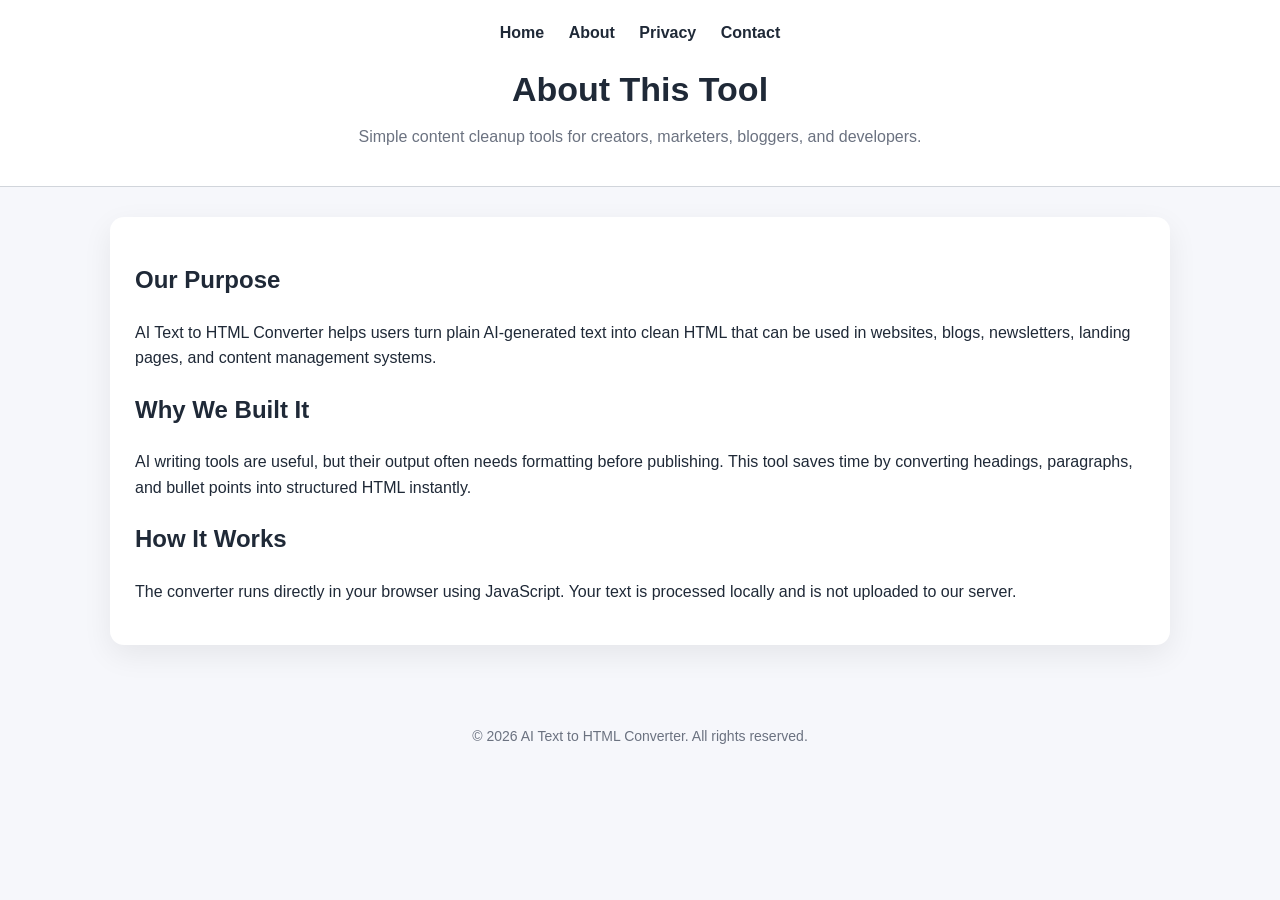
==== about.html @ f187f020 "Add files via upload" ====
<!DOCTYPE html>
<html lang="en">
<head>
  <meta charset="UTF-8" />
  <meta name="viewport" content="width=device-width, initial-scale=1.0" />
  <title>About - AI Text to HTML Converter</title>
  <meta name="description" content="Learn about AI Text to HTML Converter, a free browser-based tool for cleaning and converting AI-generated text into HTML." />
  <link rel="stylesheet" href="styles.css" />
</head>
<body>
<header>
  <nav>
    <a href="index.html">Home</a>
    <a href="about.html">About</a>
    <a href="privacy.html">Privacy</a>
    <a href="contact.html">Contact</a>
  </nav>
  <h1>About This Tool</h1>
  <p>Simple content cleanup tools for creators, marketers, bloggers, and developers.</p>
</header>
<div class="container">
  <div class="content-card">
    <h2>Our Purpose</h2>
    <p>AI Text to HTML Converter helps users turn plain AI-generated text into clean HTML that can be used in websites, blogs, newsletters, landing pages, and content management systems.</p>
    <h2>Why We Built It</h2>
    <p>AI writing tools are useful, but their output often needs formatting before publishing. This tool saves time by converting headings, paragraphs, and bullet points into structured HTML instantly.</p>
    <h2>How It Works</h2>
    <p>The converter runs directly in your browser using JavaScript. Your text is processed locally and is not uploaded to our server.</p>
  </div>
</div>
<footer>© 2026 AI Text to HTML Converter. All rights reserved.</footer>
<script src="script.js"></script>
</body>
</html>
---- styles.css ----
:root {
  --bg: #f6f7fb;
  --card: #ffffff;
  --text: #1f2937;
  --muted: #6b7280;
  --border: #d1d5db;
  --primary: #2563eb;
  --primary-dark: #1d4ed8;
}

body.dark {
  --bg: #111827;
  --card: #1f2937;
  --text: #f9fafb;
  --muted: #d1d5db;
  --border: #374151;
}

* {
  box-sizing: border-box;
}

body {
  font-family: Arial, sans-serif;
  background: var(--bg);
  color: var(--text);
  margin: 0;
  line-height: 1.6;
}

header {
  background: var(--card);
  border-bottom: 1px solid var(--border);
  padding: 20px;
  text-align: center;
}

nav {
  margin-bottom: 16px;
}

nav a {
  color: var(--text);
  text-decoration: none;
  margin: 0 10px;
  font-weight: bold;
}

nav a:hover {
  color: var(--primary);
}

header h1 {
  margin: 0;
  font-size: 34px;
}

header p {
  color: var(--muted);
  margin-top: 8px;
}

.container {
  max-width: 1100px;
  margin: auto;
  padding: 30px 20px;
}

.tool-card,
.content-card {
  background: var(--card);
  padding: 25px;
  border-radius: 14px;
  box-shadow: 0 10px 30px rgba(0,0,0,0.07);
  margin-bottom: 25px;
}

textarea {
  width: 100%;
  height: 220px;
  padding: 15px;
  font-size: 16px;
  border: 1px solid var(--border);
  border-radius: 10px;
  resize: vertical;
  background: var(--card);
  color: var(--text);
}

.label {
  font-weight: bold;
  display: block;
  margin: 15px 0 8px;
}

.buttons {
  margin: 15px 0;
}

button {
  background: var(--primary);
  color: white;
  border: none;
  padding: 12px 18px;
  border-radius: 8px;
  cursor: pointer;
  font-size: 15px;
  margin: 5px 5px 5px 0;
}

button:hover {
  background: var(--primary-dark);
}

.secondary {
  background: #6b7280;
}

.secondary:hover {
  background: #4b5563;
}

#preview {
  min-height: 220px;
  padding: 15px;
  border: 1px solid var(--border);
  border-radius: 10px;
  background: var(--card);
  overflow: auto;
}

.counter {
  color: var(--muted);
  font-size: 14px;
  margin-top: 5px;
}

.ad-box {
  border: 2px dashed var(--border);
  text-align: center;
  padding: 25px;
  color: var(--muted);
  border-radius: 10px;
  margin: 25px 0;
}

footer {
  text-align: center;
  padding: 25px;
  color: var(--muted);
  font-size: 14px;
}

a {
  color: var(--primary);
}

@media (max-width: 768px) {
  header h1 {
    font-size: 26px;
  }

  nav a {
    display: inline-block;
    margin: 5px 8px;
  }
}
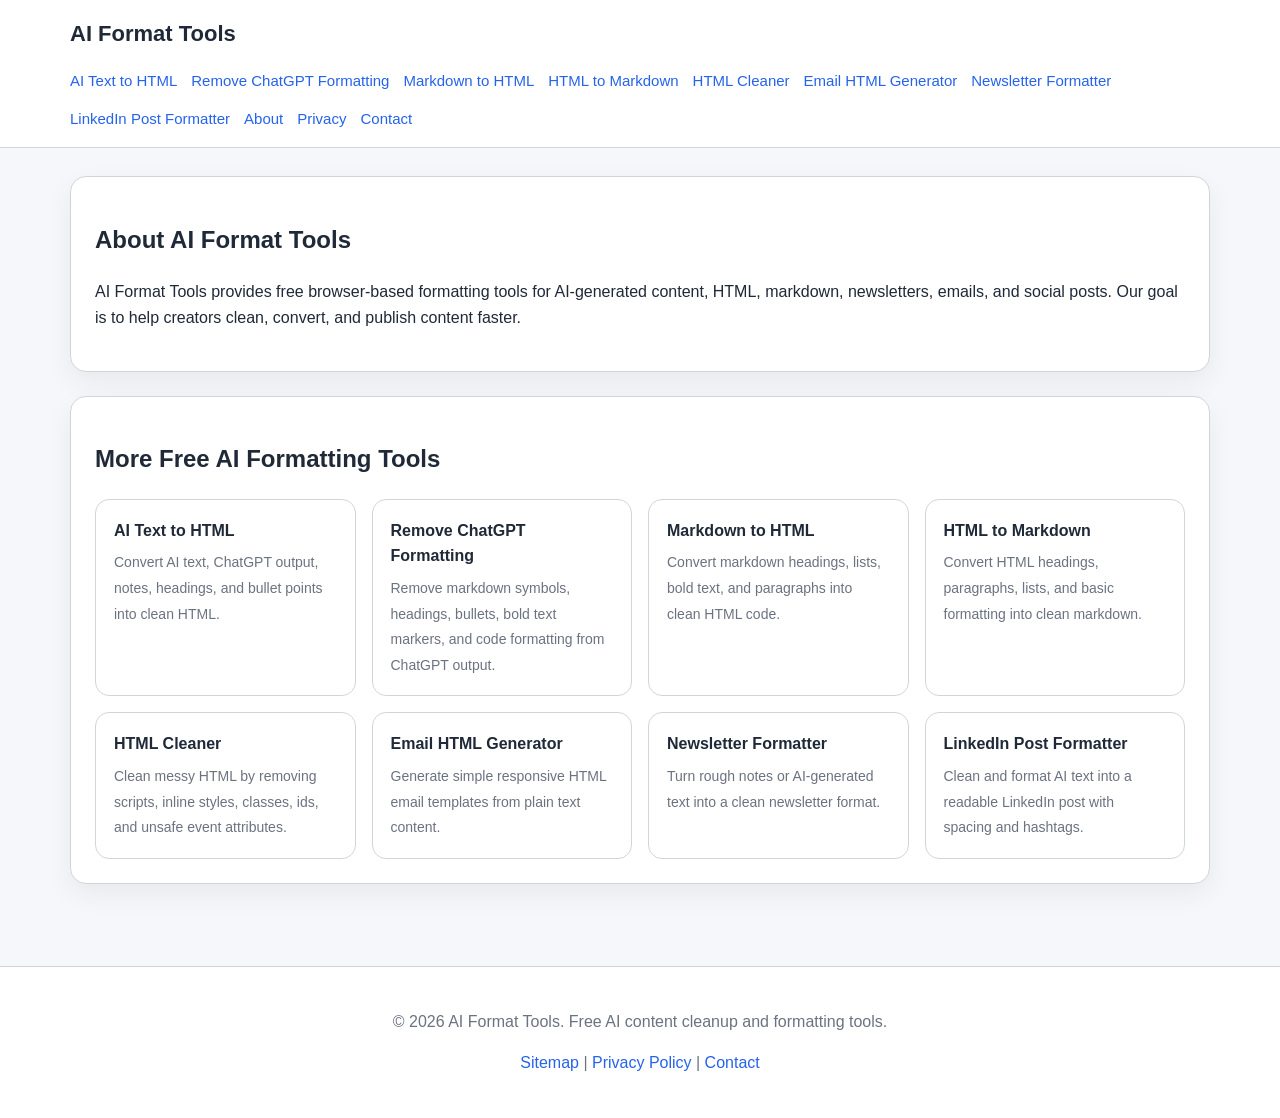
==== commit ce1b9a0b: "Add files via upload" ====
--- a/about.html
+++ b/about.html
@@ -1,34 +1,24 @@
 <!DOCTYPE html>
 <html lang="en">
 <head>
-  <meta charset="UTF-8" />
-  <meta name="viewport" content="width=device-width, initial-scale=1.0" />
-  <title>About - AI Text to HTML Converter</title>
-  <meta name="description" content="Learn about AI Text to HTML Converter, a free browser-based tool for cleaning and converting AI-generated text into HTML." />
-  <link rel="stylesheet" href="styles.css" />
+  <meta charset="UTF-8">
+  <meta name="viewport" content="width=device-width, initial-scale=1.0">
+  <title>About AI Format Tools - AI Format Tools</title>
+  <meta name="description" content="AI Format Tools provides free browser-based formatting tools for AI-generated content, HTML, markdown, newsletters, emails, and social posts. Our goal">
+  <link rel="canonical" href="https://aiformattools.com/">
+  <link rel="stylesheet" href="/styles.css">
+  <script defer src="/analytics.js"></script>
+  <script defer src="/script.js"></script>
 </head>
 <body>
 <header>
-  <nav>
-    <a href="index.html">Home</a>
-    <a href="about.html">About</a>
-    <a href="privacy.html">Privacy</a>
-    <a href="contact.html">Contact</a>
+  <nav class="nav">
+    <a class="logo" href="/">AI Format Tools</a>
+    <div class="nav-links"><a href="/index.html">AI Text to HTML</a><a href="/remove-chatgpt-formatting.html">Remove ChatGPT Formatting</a><a href="/markdown-to-html.html">Markdown to HTML</a><a href="/html-to-markdown.html">HTML to Markdown</a><a href="/html-cleaner.html">HTML Cleaner</a><a href="/email-html-generator.html">Email HTML Generator</a><a href="/newsletter-formatter.html">Newsletter Formatter</a><a href="/linkedin-post-formatter.html">LinkedIn Post Formatter</a><a href="/about.html">About</a><a href="/privacy.html">Privacy</a><a href="/contact.html">Contact</a></div>
   </nav>
-  <h1>About This Tool</h1>
-  <p>Simple content cleanup tools for creators, marketers, bloggers, and developers.</p>
-</header>
-<div class="container">
-  <div class="content-card">
-    <h2>Our Purpose</h2>
-    <p>AI Text to HTML Converter helps users turn plain AI-generated text into clean HTML that can be used in websites, blogs, newsletters, landing pages, and content management systems.</p>
-    <h2>Why We Built It</h2>
-    <p>AI writing tools are useful, but their output often needs formatting before publishing. This tool saves time by converting headings, paragraphs, and bullet points into structured HTML instantly.</p>
-    <h2>How It Works</h2>
-    <p>The converter runs directly in your browser using JavaScript. Your text is processed locally and is not uploaded to our server.</p>
-  </div>
-</div>
-<footer>© 2026 AI Text to HTML Converter. All rights reserved.</footer>
-<script src="script.js"></script>
+</header><main class="container"><section class="content-card"><h1>About AI Format Tools</h1><p>AI Format Tools provides free browser-based formatting tools for AI-generated content, HTML, markdown, newsletters, emails, and social posts. Our goal is to help creators clean, convert, and publish content faster.</p></section><div class="content-card"><h2>More Free AI Formatting Tools</h2><div class="tools-list"><a class="tool-link" href="/index.html"><strong>AI Text to HTML</strong><span>Convert AI text, ChatGPT output, notes, headings, and bullet points into clean HTML.</span></a><a class="tool-link" href="/remove-chatgpt-formatting.html"><strong>Remove ChatGPT Formatting</strong><span>Remove markdown symbols, headings, bullets, bold text markers, and code formatting from ChatGPT output.</span></a><a class="tool-link" href="/markdown-to-html.html"><strong>Markdown to HTML</strong><span>Convert markdown headings, lists, bold text, and paragraphs into clean HTML code.</span></a><a class="tool-link" href="/html-to-markdown.html"><strong>HTML to Markdown</strong><span>Convert HTML headings, paragraphs, lists, and basic formatting into clean markdown.</span></a><a class="tool-link" href="/html-cleaner.html"><strong>HTML Cleaner</strong><span>Clean messy HTML by removing scripts, inline styles, classes, ids, and unsafe event attributes.</span></a><a class="tool-link" href="/email-html-generator.html"><strong>Email HTML Generator</strong><span>Generate simple responsive HTML email templates from plain text content.</span></a><a class="tool-link" href="/newsletter-formatter.html"><strong>Newsletter Formatter</strong><span>Turn rough notes or AI-generated text into a clean newsletter format.</span></a><a class="tool-link" href="/linkedin-post-formatter.html"><strong>LinkedIn Post Formatter</strong><span>Clean and format AI text into a readable LinkedIn post with spacing and hashtags.</span></a></div></div></main><footer>
+  <p>&copy; 2026 AI Format Tools. Free AI content cleanup and formatting tools.</p>
+  <p><a href="/sitemap.xml">Sitemap</a> | <a href="/privacy.html">Privacy Policy</a> | <a href="/contact.html">Contact</a></p>
+</footer>
 </body>
-</html>
+</html>
--- a/styles.css
+++ b/styles.css
@@ -6,19 +6,10 @@
   --border: #d1d5db;
   --primary: #2563eb;
   --primary-dark: #1d4ed8;
-}
-
-body.dark {
-  --bg: #111827;
-  --card: #1f2937;
-  --text: #f9fafb;
-  --muted: #d1d5db;
-  --border: #374151;
-}
-
-* {
-  box-sizing: border-box;
-}
+  --soft: #eef2ff;
+}
+
+* { box-sizing: border-box; }
 
 body {
   font-family: Arial, sans-serif;
@@ -28,140 +19,184 @@
   line-height: 1.6;
 }
 
+a { color: var(--primary); text-decoration: none; }
+a:hover { text-decoration: underline; }
+
 header {
   background: var(--card);
   border-bottom: 1px solid var(--border);
-  padding: 20px;
+}
+
+.nav {
+  max-width: 1180px;
+  margin: 0 auto;
+  padding: 16px 20px;
+  display: flex;
+  gap: 18px;
+  align-items: center;
+  justify-content: space-between;
+  flex-wrap: wrap;
+}
+
+.logo {
+  font-weight: 800;
+  font-size: 22px;
+  color: var(--text);
+}
+
+.nav-links {
+  display: flex;
+  gap: 14px;
+  flex-wrap: wrap;
+  font-size: 15px;
+}
+
+.hero {
+  max-width: 1180px;
+  margin: 0 auto;
+  padding: 52px 20px 34px;
   text-align: center;
 }
 
-nav {
-  margin-bottom: 16px;
-}
-
-nav a {
+.hero h1 {
+  font-size: 42px;
+  line-height: 1.15;
+  margin: 0 0 12px;
+}
+
+.hero p {
+  color: var(--muted);
+  font-size: 18px;
+  max-width: 760px;
+  margin: 0 auto;
+}
+
+.container {
+  max-width: 1180px;
+  margin: 0 auto;
+  padding: 28px 20px;
+}
+
+.card, .tool-card, .content-card {
+  background: var(--card);
+  border: 1px solid var(--border);
+  border-radius: 16px;
+  box-shadow: 0 10px 28px rgba(0,0,0,0.06);
+  padding: 24px;
+  margin-bottom: 24px;
+}
+
+.tool-grid {
+  display: grid;
+  grid-template-columns: 1fr 1fr;
+  gap: 22px;
+}
+
+.tools-list {
+  display: grid;
+  grid-template-columns: repeat(4, 1fr);
+  gap: 16px;
+}
+
+.tool-link {
+  display: block;
+  background: var(--card);
+  border: 1px solid var(--border);
+  border-radius: 14px;
+  padding: 18px;
+  min-height: 120px;
+}
+
+.tool-link strong { color: var(--text); display: block; margin-bottom: 6px; }
+.tool-link span { color: var(--muted); font-size: 14px; }
+
+label, .label {
+  display: block;
+  font-weight: 700;
+  margin: 0 0 8px;
+}
+
+textarea, input, select {
+  width: 100%;
+  border: 1px solid var(--border);
+  border-radius: 12px;
+  padding: 14px;
+  font-size: 15px;
+  font-family: Arial, sans-serif;
   color: var(--text);
-  text-decoration: none;
-  margin: 0 10px;
-  font-weight: bold;
-}
-
-nav a:hover {
-  color: var(--primary);
-}
-
-header h1 {
-  margin: 0;
-  font-size: 34px;
-}
-
-header p {
-  color: var(--muted);
-  margin-top: 8px;
-}
-
-.container {
-  max-width: 1100px;
-  margin: auto;
-  padding: 30px 20px;
-}
-
-.tool-card,
-.content-card {
-  background: var(--card);
-  padding: 25px;
-  border-radius: 14px;
-  box-shadow: 0 10px 30px rgba(0,0,0,0.07);
-  margin-bottom: 25px;
+  background: #fff;
 }
 
 textarea {
-  width: 100%;
-  height: 220px;
-  padding: 15px;
-  font-size: 16px;
-  border: 1px solid var(--border);
-  border-radius: 10px;
+  min-height: 260px;
   resize: vertical;
-  background: var(--card);
-  color: var(--text);
-}
-
-.label {
-  font-weight: bold;
-  display: block;
-  margin: 15px 0 8px;
+  font-family: Consolas, Monaco, monospace;
+}
+
+.preview {
+  min-height: 260px;
+  border: 1px solid var(--border);
+  border-radius: 12px;
+  padding: 16px;
+  background: #fff;
+  overflow: auto;
 }
 
 .buttons {
-  margin: 15px 0;
-}
-
-button {
+  display: flex;
+  gap: 8px;
+  flex-wrap: wrap;
+  margin: 16px 0 0;
+}
+
+button, .button {
   background: var(--primary);
   color: white;
   border: none;
-  padding: 12px 18px;
-  border-radius: 8px;
+  padding: 11px 16px;
+  border-radius: 10px;
   cursor: pointer;
   font-size: 15px;
-  margin: 5px 5px 5px 0;
-}
-
-button:hover {
-  background: var(--primary-dark);
-}
-
-.secondary {
-  background: #6b7280;
-}
-
-.secondary:hover {
-  background: #4b5563;
-}
-
-#preview {
-  min-height: 220px;
-  padding: 15px;
-  border: 1px solid var(--border);
-  border-radius: 10px;
-  background: var(--card);
-  overflow: auto;
-}
-
-.counter {
+  display: inline-block;
+}
+
+button:hover, .button:hover { background: var(--primary-dark); text-decoration: none; }
+button.secondary { background: #6b7280; }
+button.secondary:hover { background: #4b5563; }
+
+.counter, .hint {
   color: var(--muted);
   font-size: 14px;
-  margin-top: 5px;
+  margin-top: 8px;
 }
 
 .ad-box {
   border: 2px dashed var(--border);
+  color: var(--muted);
   text-align: center;
-  padding: 25px;
-  color: var(--muted);
-  border-radius: 10px;
-  margin: 25px 0;
+  border-radius: 14px;
+  padding: 28px;
+  margin: 24px 0;
+  background: rgba(255,255,255,0.5);
+}
+
+.inline-fields {
+  display: grid;
+  grid-template-columns: 1fr 1fr;
+  gap: 14px;
+  margin-bottom: 14px;
 }
 
 footer {
+  border-top: 1px solid var(--border);
+  background: var(--card);
+  color: var(--muted);
   text-align: center;
-  padding: 25px;
-  color: var(--muted);
-  font-size: 14px;
-}
-
-a {
-  color: var(--primary);
-}
-
-@media (max-width: 768px) {
-  header h1 {
-    font-size: 26px;
-  }
-
-  nav a {
-    display: inline-block;
-    margin: 5px 8px;
-  }
-}
+  padding: 26px 20px;
+  margin-top: 30px;
+}
+
+@media (max-width: 900px) {
+  .tool-grid, .tools-list, .inline-fields { grid-template-columns: 1fr; }
+  .hero h1 { font-size: 32px; }
+}
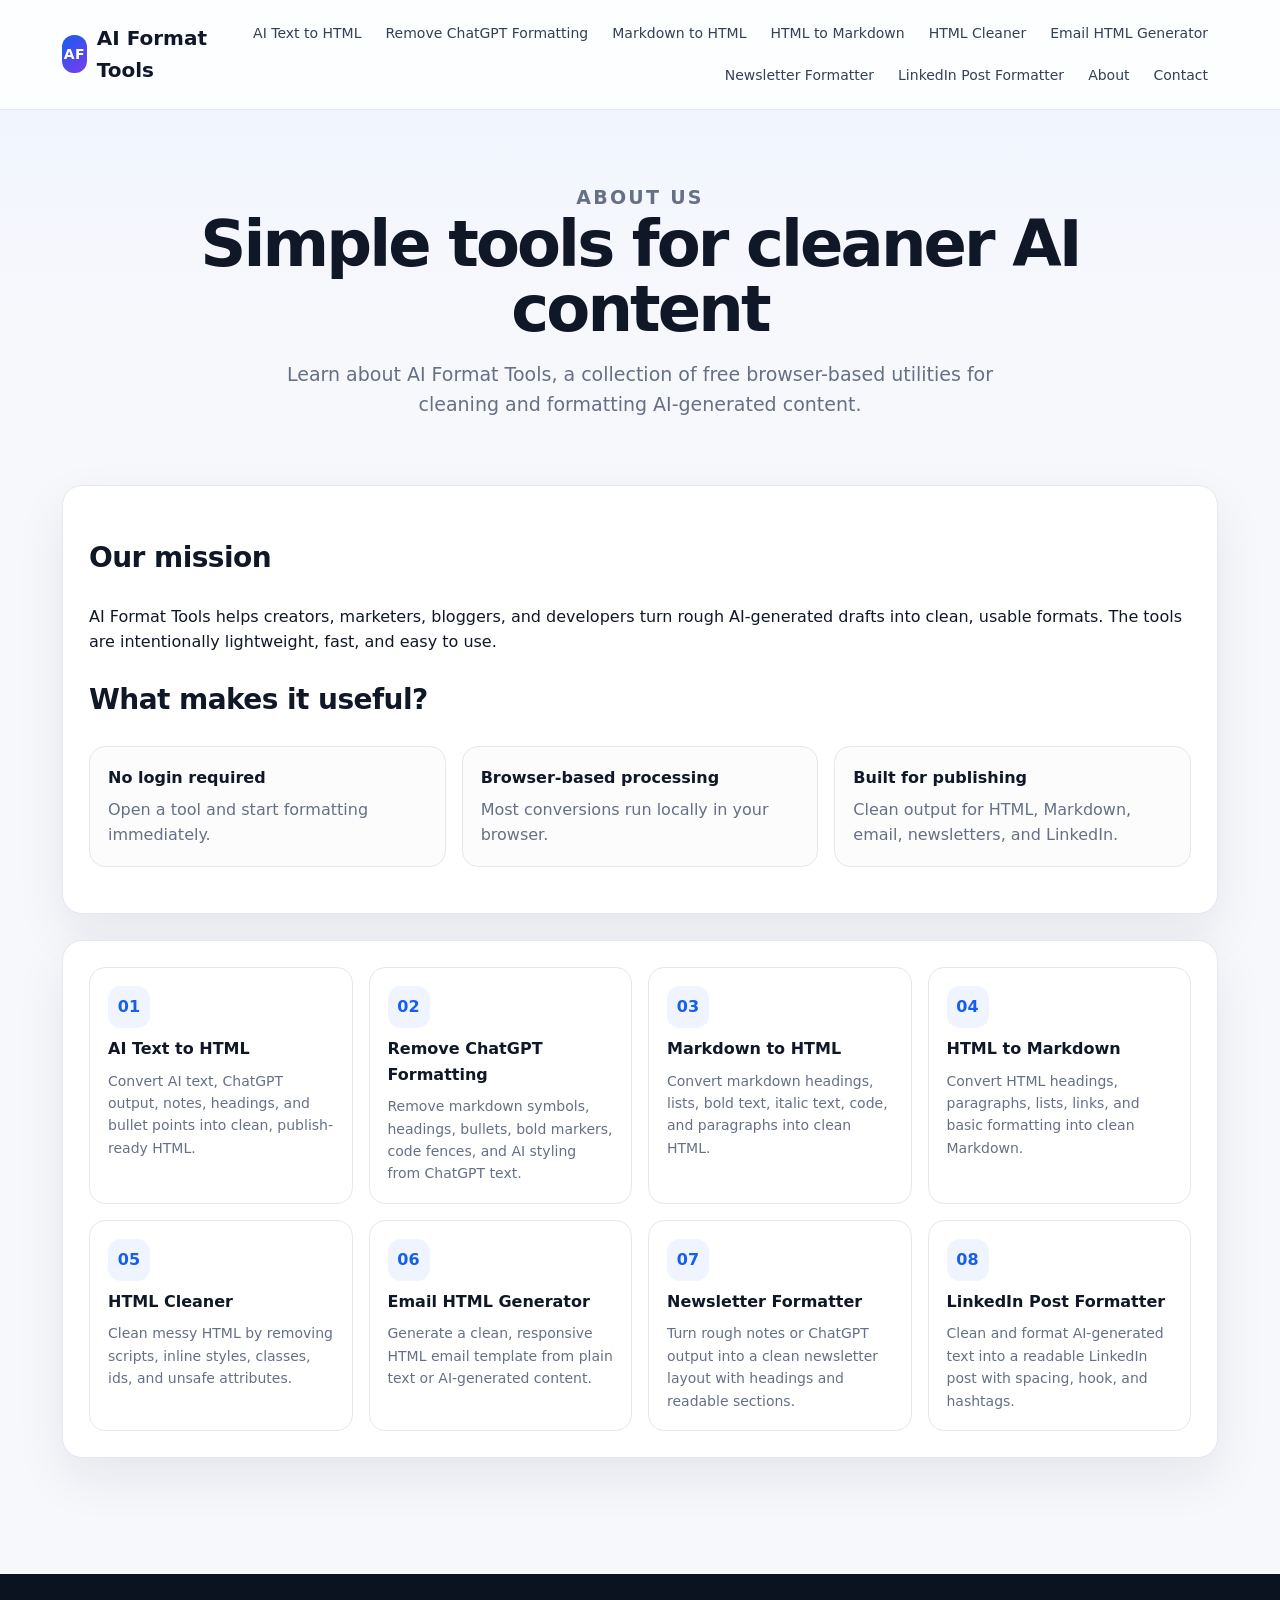
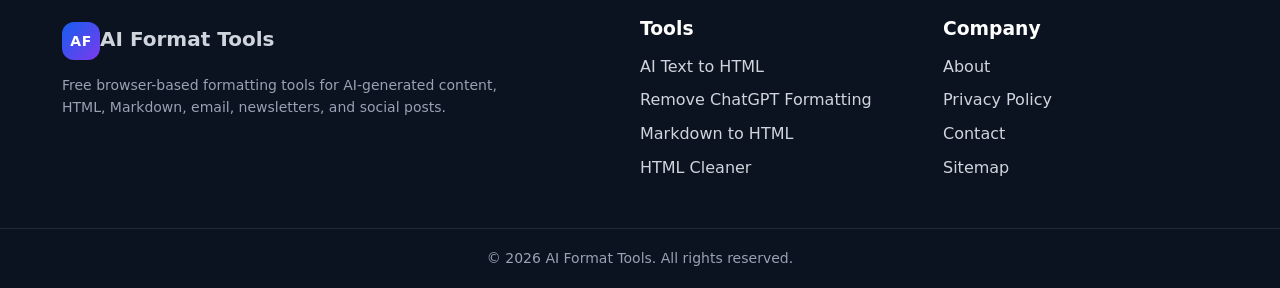
==== commit 24986533: "Add files via upload" ====
--- a/about.html
+++ b/about.html
@@ -1,24 +1,29 @@
-<!DOCTYPE html>
-<html lang="en">
-<head>
+<!DOCTYPE html><html lang="en"><head>
   <meta charset="UTF-8">
   <meta name="viewport" content="width=device-width, initial-scale=1.0">
-  <title>About AI Format Tools - AI Format Tools</title>
-  <meta name="description" content="AI Format Tools provides free browser-based formatting tools for AI-generated content, HTML, markdown, newsletters, emails, and social posts. Our goal">
-  <link rel="canonical" href="https://aiformattools.com/">
+  <title>About - AI Format Tools</title>
+  <meta name="description" content="Learn about AI Format Tools, a collection of free browser-based utilities for cleaning and formatting AI-generated content.">
+  <link rel="canonical" href="https://aiformattools.com/about.html">
+  <meta property="og:title" content="About - AI Format Tools">
+  <meta property="og:description" content="Learn about AI Format Tools, a collection of free browser-based utilities for cleaning and formatting AI-generated content.">
+  <meta property="og:url" content="https://aiformattools.com/about.html">
+  <meta property="og:type" content="website">
+  <meta name="twitter:card" content="summary_large_image">
+  <link rel="icon" href="/favicon.svg" type="image/svg+xml">
   <link rel="stylesheet" href="/styles.css">
   <script defer src="/analytics.js"></script>
   <script defer src="/script.js"></script>
-</head>
-<body>
-<header>
-  <nav class="nav">
-    <a class="logo" href="/">AI Format Tools</a>
-    <div class="nav-links"><a href="/index.html">AI Text to HTML</a><a href="/remove-chatgpt-formatting.html">Remove ChatGPT Formatting</a><a href="/markdown-to-html.html">Markdown to HTML</a><a href="/html-to-markdown.html">HTML to Markdown</a><a href="/html-cleaner.html">HTML Cleaner</a><a href="/email-html-generator.html">Email HTML Generator</a><a href="/newsletter-formatter.html">Newsletter Formatter</a><a href="/linkedin-post-formatter.html">LinkedIn Post Formatter</a><a href="/about.html">About</a><a href="/privacy.html">Privacy</a><a href="/contact.html">Contact</a></div>
-  </nav>
-</header><main class="container"><section class="content-card"><h1>About AI Format Tools</h1><p>AI Format Tools provides free browser-based formatting tools for AI-generated content, HTML, markdown, newsletters, emails, and social posts. Our goal is to help creators clean, convert, and publish content faster.</p></section><div class="content-card"><h2>More Free AI Formatting Tools</h2><div class="tools-list"><a class="tool-link" href="/index.html"><strong>AI Text to HTML</strong><span>Convert AI text, ChatGPT output, notes, headings, and bullet points into clean HTML.</span></a><a class="tool-link" href="/remove-chatgpt-formatting.html"><strong>Remove ChatGPT Formatting</strong><span>Remove markdown symbols, headings, bullets, bold text markers, and code formatting from ChatGPT output.</span></a><a class="tool-link" href="/markdown-to-html.html"><strong>Markdown to HTML</strong><span>Convert markdown headings, lists, bold text, and paragraphs into clean HTML code.</span></a><a class="tool-link" href="/html-to-markdown.html"><strong>HTML to Markdown</strong><span>Convert HTML headings, paragraphs, lists, and basic formatting into clean markdown.</span></a><a class="tool-link" href="/html-cleaner.html"><strong>HTML Cleaner</strong><span>Clean messy HTML by removing scripts, inline styles, classes, ids, and unsafe event attributes.</span></a><a class="tool-link" href="/email-html-generator.html"><strong>Email HTML Generator</strong><span>Generate simple responsive HTML email templates from plain text content.</span></a><a class="tool-link" href="/newsletter-formatter.html"><strong>Newsletter Formatter</strong><span>Turn rough notes or AI-generated text into a clean newsletter format.</span></a><a class="tool-link" href="/linkedin-post-formatter.html"><strong>LinkedIn Post Formatter</strong><span>Clean and format AI text into a readable LinkedIn post with spacing and hashtags.</span></a></div></div></main><footer>
-  <p>&copy; 2026 AI Format Tools. Free AI content cleanup and formatting tools.</p>
-  <p><a href="/sitemap.xml">Sitemap</a> | <a href="/privacy.html">Privacy Policy</a> | <a href="/contact.html">Contact</a></p>
-</footer>
-</body>
-</html>+</head><body><header class="site-header">
+  <div class="nav-wrap">
+    <a class="brand" href="/"><span class="brand-mark">AF</span><span>AI Format Tools</span></a>
+    <button class="menu-toggle" aria-label="Toggle navigation" onclick="toggleMenu()">☰</button>
+    <nav id="siteMenu" class="site-nav"><a class="nav-link " href="/index.html">AI Text to HTML</a><a class="nav-link " href="/remove-chatgpt-formatting.html">Remove ChatGPT Formatting</a><a class="nav-link " href="/markdown-to-html.html">Markdown to HTML</a><a class="nav-link " href="/html-to-markdown.html">HTML to Markdown</a><a class="nav-link " href="/html-cleaner.html">HTML Cleaner</a><a class="nav-link " href="/email-html-generator.html">Email HTML Generator</a><a class="nav-link " href="/newsletter-formatter.html">Newsletter Formatter</a><a class="nav-link " href="/linkedin-post-formatter.html">LinkedIn Post Formatter</a><a class="nav-link" href="/about.html">About</a><a class="nav-link" href="/contact.html">Contact</a></nav>
+  </div>
+</header><main><section class="hero"><p class="eyebrow">About us</p><h1>Simple tools for cleaner AI content</h1><p>Learn about AI Format Tools, a collection of free browser-based utilities for cleaning and formatting AI-generated content.</p></section><section class="container"><div class="content-section"><h2>Our mission</h2><p>AI Format Tools helps creators, marketers, bloggers, and developers turn rough AI-generated drafts into clean, usable formats. The tools are intentionally lightweight, fast, and easy to use.</p><h2>What makes it useful?</h2><div class="benefit-grid"><div><strong>No login required</strong><p>Open a tool and start formatting immediately.</p></div><div><strong>Browser-based processing</strong><p>Most conversions run locally in your browser.</p></div><div><strong>Built for publishing</strong><p>Clean output for HTML, Markdown, email, newsletters, and LinkedIn.</p></div></div></div><section class="content-section"><div class="tools-grid"><a class="tool-card-link" href="/index.html"><span class="tool-icon">01</span><strong>AI Text to HTML</strong><span>Convert AI text, ChatGPT output, notes, headings, and bullet points into clean, publish-ready HTML.</span></a><a class="tool-card-link" href="/remove-chatgpt-formatting.html"><span class="tool-icon">02</span><strong>Remove ChatGPT Formatting</strong><span>Remove markdown symbols, headings, bullets, bold markers, code fences, and AI styling from ChatGPT text.</span></a><a class="tool-card-link" href="/markdown-to-html.html"><span class="tool-icon">03</span><strong>Markdown to HTML</strong><span>Convert markdown headings, lists, bold text, italic text, code, and paragraphs into clean HTML.</span></a><a class="tool-card-link" href="/html-to-markdown.html"><span class="tool-icon">04</span><strong>HTML to Markdown</strong><span>Convert HTML headings, paragraphs, lists, links, and basic formatting into clean Markdown.</span></a><a class="tool-card-link" href="/html-cleaner.html"><span class="tool-icon">05</span><strong>HTML Cleaner</strong><span>Clean messy HTML by removing scripts, inline styles, classes, ids, and unsafe attributes.</span></a><a class="tool-card-link" href="/email-html-generator.html"><span class="tool-icon">06</span><strong>Email HTML Generator</strong><span>Generate a clean, responsive HTML email template from plain text or AI-generated content.</span></a><a class="tool-card-link" href="/newsletter-formatter.html"><span class="tool-icon">07</span><strong>Newsletter Formatter</strong><span>Turn rough notes or ChatGPT output into a clean newsletter layout with headings and readable sections.</span></a><a class="tool-card-link" href="/linkedin-post-formatter.html"><span class="tool-icon">08</span><strong>LinkedIn Post Formatter</strong><span>Clean and format AI-generated text into a readable LinkedIn post with spacing, hook, and hashtags.</span></a></div></section></section></main><footer class="site-footer">
+  <div class="footer-grid">
+    <div><a class="brand footer-brand" href="/"><span class="brand-mark">AF</span><span>AI Format Tools</span></a><p>Free browser-based formatting tools for AI-generated content, HTML, Markdown, email, newsletters, and social posts.</p></div>
+    <div><h3>Tools</h3><a href="/index.html">AI Text to HTML</a><a href="/remove-chatgpt-formatting.html">Remove ChatGPT Formatting</a><a href="/markdown-to-html.html">Markdown to HTML</a><a href="/html-cleaner.html">HTML Cleaner</a></div>
+    <div><h3>Company</h3><a href="/about.html">About</a><a href="/privacy.html">Privacy Policy</a><a href="/contact.html">Contact</a><a href="/sitemap.xml">Sitemap</a></div>
+  </div>
+  <div class="footer-bottom">© 2026 AI Format Tools. All rights reserved.</div>
+</footer></body></html>
--- a/styles.css
+++ b/styles.css
@@ -1,202 +1,2 @@
-:root {
-  --bg: #f6f7fb;
-  --card: #ffffff;
-  --text: #1f2937;
-  --muted: #6b7280;
-  --border: #d1d5db;
-  --primary: #2563eb;
-  --primary-dark: #1d4ed8;
-  --soft: #eef2ff;
-}
 
-* { box-sizing: border-box; }
-
-body {
-  font-family: Arial, sans-serif;
-  background: var(--bg);
-  color: var(--text);
-  margin: 0;
-  line-height: 1.6;
-}
-
-a { color: var(--primary); text-decoration: none; }
-a:hover { text-decoration: underline; }
-
-header {
-  background: var(--card);
-  border-bottom: 1px solid var(--border);
-}
-
-.nav {
-  max-width: 1180px;
-  margin: 0 auto;
-  padding: 16px 20px;
-  display: flex;
-  gap: 18px;
-  align-items: center;
-  justify-content: space-between;
-  flex-wrap: wrap;
-}
-
-.logo {
-  font-weight: 800;
-  font-size: 22px;
-  color: var(--text);
-}
-
-.nav-links {
-  display: flex;
-  gap: 14px;
-  flex-wrap: wrap;
-  font-size: 15px;
-}
-
-.hero {
-  max-width: 1180px;
-  margin: 0 auto;
-  padding: 52px 20px 34px;
-  text-align: center;
-}
-
-.hero h1 {
-  font-size: 42px;
-  line-height: 1.15;
-  margin: 0 0 12px;
-}
-
-.hero p {
-  color: var(--muted);
-  font-size: 18px;
-  max-width: 760px;
-  margin: 0 auto;
-}
-
-.container {
-  max-width: 1180px;
-  margin: 0 auto;
-  padding: 28px 20px;
-}
-
-.card, .tool-card, .content-card {
-  background: var(--card);
-  border: 1px solid var(--border);
-  border-radius: 16px;
-  box-shadow: 0 10px 28px rgba(0,0,0,0.06);
-  padding: 24px;
-  margin-bottom: 24px;
-}
-
-.tool-grid {
-  display: grid;
-  grid-template-columns: 1fr 1fr;
-  gap: 22px;
-}
-
-.tools-list {
-  display: grid;
-  grid-template-columns: repeat(4, 1fr);
-  gap: 16px;
-}
-
-.tool-link {
-  display: block;
-  background: var(--card);
-  border: 1px solid var(--border);
-  border-radius: 14px;
-  padding: 18px;
-  min-height: 120px;
-}
-
-.tool-link strong { color: var(--text); display: block; margin-bottom: 6px; }
-.tool-link span { color: var(--muted); font-size: 14px; }
-
-label, .label {
-  display: block;
-  font-weight: 700;
-  margin: 0 0 8px;
-}
-
-textarea, input, select {
-  width: 100%;
-  border: 1px solid var(--border);
-  border-radius: 12px;
-  padding: 14px;
-  font-size: 15px;
-  font-family: Arial, sans-serif;
-  color: var(--text);
-  background: #fff;
-}
-
-textarea {
-  min-height: 260px;
-  resize: vertical;
-  font-family: Consolas, Monaco, monospace;
-}
-
-.preview {
-  min-height: 260px;
-  border: 1px solid var(--border);
-  border-radius: 12px;
-  padding: 16px;
-  background: #fff;
-  overflow: auto;
-}
-
-.buttons {
-  display: flex;
-  gap: 8px;
-  flex-wrap: wrap;
-  margin: 16px 0 0;
-}
-
-button, .button {
-  background: var(--primary);
-  color: white;
-  border: none;
-  padding: 11px 16px;
-  border-radius: 10px;
-  cursor: pointer;
-  font-size: 15px;
-  display: inline-block;
-}
-
-button:hover, .button:hover { background: var(--primary-dark); text-decoration: none; }
-button.secondary { background: #6b7280; }
-button.secondary:hover { background: #4b5563; }
-
-.counter, .hint {
-  color: var(--muted);
-  font-size: 14px;
-  margin-top: 8px;
-}
-
-.ad-box {
-  border: 2px dashed var(--border);
-  color: var(--muted);
-  text-align: center;
-  border-radius: 14px;
-  padding: 28px;
-  margin: 24px 0;
-  background: rgba(255,255,255,0.5);
-}
-
-.inline-fields {
-  display: grid;
-  grid-template-columns: 1fr 1fr;
-  gap: 14px;
-  margin-bottom: 14px;
-}
-
-footer {
-  border-top: 1px solid var(--border);
-  background: var(--card);
-  color: var(--muted);
-  text-align: center;
-  padding: 26px 20px;
-  margin-top: 30px;
-}
-
-@media (max-width: 900px) {
-  .tool-grid, .tools-list, .inline-fields { grid-template-columns: 1fr; }
-  .hero h1 { font-size: 32px; }
-}
+:root{--bg:#f7f8fc;--bg2:#eef4ff;--card:#ffffff;--text:#101828;--muted:#667085;--border:#e4e7ec;--primary:#155eef;--primary2:#004eeb;--soft:#eff4ff;--shadow:0 20px 50px rgba(16,24,40,.08);--radius:20px}*{box-sizing:border-box}html{scroll-behavior:smooth}body{margin:0;font-family:Inter,ui-sans-serif,system-ui,-apple-system,BlinkMacSystemFont,"Segoe UI",Arial,sans-serif;color:var(--text);background:linear-gradient(180deg,var(--bg2),var(--bg) 320px);line-height:1.6}a{color:var(--primary);text-decoration:none}a:hover{text-decoration:underline}.site-header{position:sticky;top:0;z-index:20;background:rgba(255,255,255,.86);backdrop-filter:blur(14px);border-bottom:1px solid var(--border)}.nav-wrap{max-width:1200px;margin:0 auto;padding:14px 22px;display:flex;align-items:center;justify-content:space-between;gap:18px}.brand{display:flex;align-items:center;gap:10px;font-weight:800;font-size:20px;color:var(--text)}.brand:hover{text-decoration:none}.brand-mark{display:inline-grid;place-items:center;width:38px;height:38px;border-radius:12px;background:linear-gradient(135deg,var(--primary),#7c3aed);color:white;font-size:14px;letter-spacing:.5px}.site-nav{display:flex;align-items:center;gap:4px;flex-wrap:wrap;justify-content:flex-end}.nav-link{color:#344054;padding:8px 10px;border-radius:999px;font-size:14px}.nav-link:hover,.nav-link.active{background:var(--soft);color:var(--primary);text-decoration:none}.menu-toggle{display:none}.hero{max-width:1200px;margin:0 auto;padding:72px 22px 42px;text-align:center}.hero-split{display:grid;grid-template-columns:1.3fr .7fr;gap:32px;text-align:left;align-items:center}.eyebrow{text-transform:uppercase;letter-spacing:.12em;font-weight:800;color:var(--primary);font-size:12px;margin:0 0 10px}.hero h1{font-size:clamp(36px,6vw,64px);line-height:1.02;letter-spacing:-.045em;margin:0 0 16px}.hero p{font-size:19px;color:var(--muted);max-width:780px;margin:0 auto}.hero-split p{margin-left:0}.hero-actions{display:flex;gap:12px;flex-wrap:wrap;margin-top:26px}.button,button{display:inline-flex;align-items:center;justify-content:center;background:var(--primary);color:white;border:0;border-radius:12px;padding:12px 18px;font-size:15px;font-weight:700;cursor:pointer;box-shadow:0 8px 18px rgba(21,94,239,.18)}.button:hover,button:hover{background:var(--primary2);text-decoration:none}.button.ghost,button.secondary{background:#fff;color:#344054;border:1px solid var(--border);box-shadow:none}.button.ghost:hover,button.secondary:hover{background:#f9fafb}.hero-panel{background:#0b1220;color:#d0d5dd;border-radius:var(--radius);box-shadow:var(--shadow);overflow:hidden}.mini-window{height:42px;background:#111827;display:flex;align-items:center;gap:7px;padding:0 14px}.mini-window span{width:11px;height:11px;border-radius:50%;background:#475467}.hero-panel pre{margin:0;padding:24px;font-size:15px;white-space:pre-wrap}.container{max-width:1200px;margin:0 auto;padding:24px 22px 54px}.tool-shell,.content-section{background:var(--card);border:1px solid var(--border);border-radius:var(--radius);box-shadow:var(--shadow);padding:26px;margin-bottom:26px}.tool-header,.section-head{display:flex;justify-content:space-between;gap:18px;align-items:flex-start;margin-bottom:20px}.tool-header h2,.section-head h2{margin:0;font-size:28px;letter-spacing:-.02em}.privacy-badge{background:#ecfdf3;color:#027a48;border:1px solid #abefc6;border-radius:999px;padding:8px 12px;font-size:13px;font-weight:800;white-space:nowrap}.editor-grid{display:grid;grid-template-columns:1fr 1fr;gap:20px}.editor-panel{border:1px solid var(--border);border-radius:16px;background:#fcfcfd;overflow:hidden}.panel-head{display:flex;align-items:center;justify-content:space-between;border-bottom:1px solid var(--border);padding:12px 14px;color:var(--muted);font-size:13px}.panel-head label{font-weight:800;color:var(--text)}textarea,input{width:100%;border:0;background:white;color:var(--text);padding:16px;font:15px/1.55 ui-monospace,SFMono-Regular,Consolas,"Liberation Mono",monospace;outline:none}textarea{min-height:330px;resize:vertical}.field-row{display:grid;grid-template-columns:1fr 1fr;gap:16px;margin:0 0 20px}.field-row label{font-weight:800;display:block;margin-bottom:8px}.field-row input{border:1px solid var(--border);border-radius:12px;font-family:inherit}.button-row{display:flex;gap:10px;flex-wrap:wrap;border-top:1px solid var(--border);padding:12px 14px;background:#fff}.preview-wrap{margin-top:20px;border:1px solid var(--border);border-radius:16px;overflow:hidden;background:#fff}.preview{min-height:240px;padding:18px;overflow:auto;background:#fff}.preview h1,.preview h2,.preview h3{line-height:1.2}.ad-box{border:1px dashed #98a2b3;border-radius:16px;background:rgba(255,255,255,.65);text-align:center;color:var(--muted);padding:24px;margin-bottom:26px}.ad-box span{font-size:12px;text-transform:uppercase;letter-spacing:.12em}.ad-box p{margin:4px 0 0}.benefit-grid{display:grid;grid-template-columns:repeat(3,1fr);gap:16px;margin:20px 0}.benefit-grid div{border:1px solid var(--border);background:#fcfcfd;border-radius:16px;padding:18px}.benefit-grid p{color:var(--muted);margin:6px 0 0}.tools-grid{display:grid;grid-template-columns:repeat(4,1fr);gap:16px}.tool-card-link{display:flex;flex-direction:column;gap:8px;border:1px solid var(--border);border-radius:16px;background:#fff;padding:18px;min-height:160px;transition:.18s ease;color:var(--text)}.tool-card-link:hover{transform:translateY(-3px);box-shadow:0 14px 34px rgba(16,24,40,.08);text-decoration:none}.tool-icon{width:42px;height:42px;border-radius:13px;background:var(--soft);color:var(--primary);display:grid;place-items:center;font-weight:900}.tool-card-link span:last-child{color:var(--muted);font-size:14px}.content-section h2{font-size:28px;letter-spacing:-.02em}.content-section details{border:1px solid var(--border);border-radius:14px;padding:14px 16px;margin:12px 0;background:#fcfcfd}.content-section summary{font-weight:800;cursor:pointer}.site-footer{background:#0b1220;color:#98a2b3;margin-top:36px}.footer-grid{max-width:1200px;margin:0 auto;padding:40px 22px;display:grid;grid-template-columns:2fr 1fr 1fr;gap:28px}.footer-grid h3{color:white;margin:0 0 10px}.footer-grid a{display:block;color:#d0d5dd;margin:8px 0}.footer-brand{color:white}.footer-bottom{border-top:1px solid #1d2939;text-align:center;padding:18px 22px}.footer-bottom,.footer-grid p{font-size:14px}.footer-grid p{max-width:480px}.tools-grid+.tools-grid{margin-top:16px}@media(max-width:980px){.hero-split,.editor-grid,.field-row,.benefit-grid,.footer-grid{grid-template-columns:1fr}.tools-grid{grid-template-columns:repeat(2,1fr)}.site-nav{display:none;width:100%;padding-top:12px}.site-nav.open{display:flex;justify-content:flex-start}.menu-toggle{display:inline-flex;background:#fff;color:#344054;border:1px solid var(--border);box-shadow:none}.nav-wrap{flex-wrap:wrap}.tool-header{flex-direction:column}.hero{padding-top:46px}}@media(max-width:640px){.tools-grid{grid-template-columns:1fr}.tool-shell,.content-section{padding:18px}.hero-actions{flex-direction:column}.button,button{width:100%}textarea{min-height:260px}.hero h1{font-size:34px}}
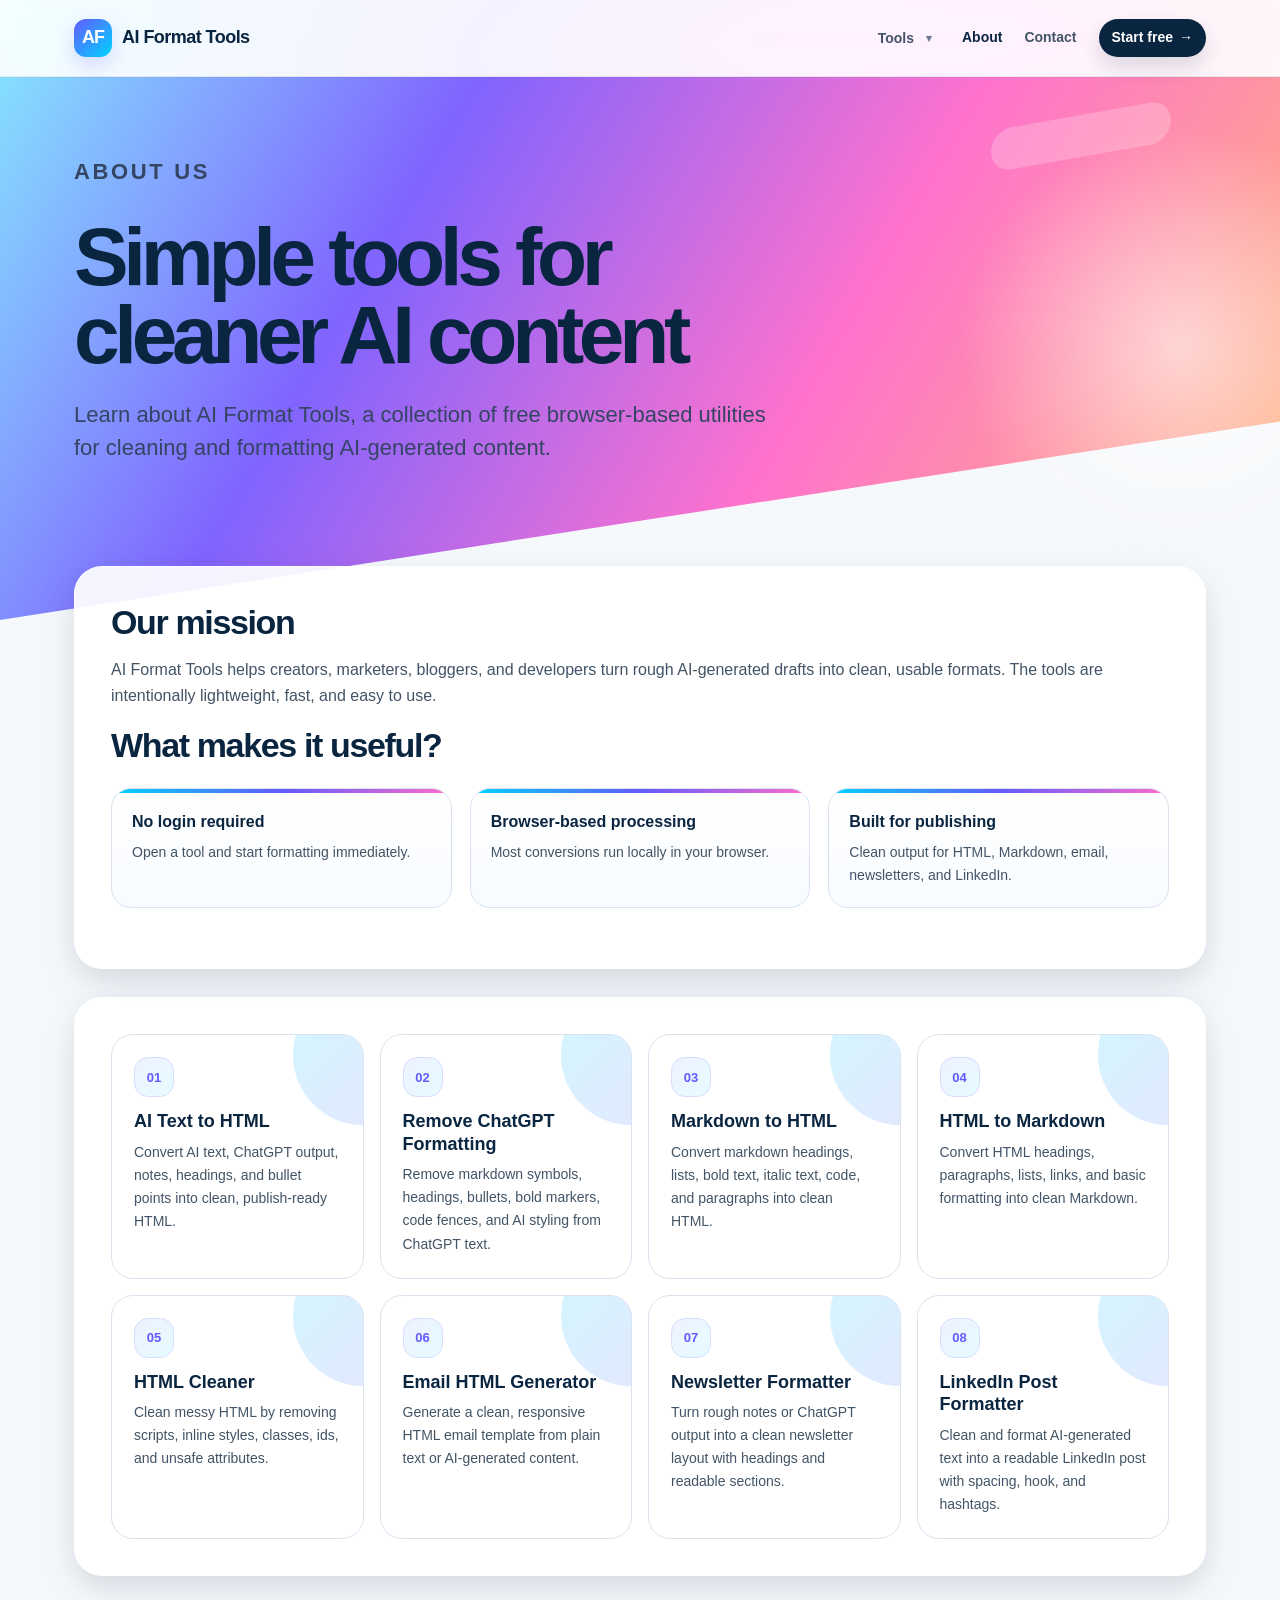
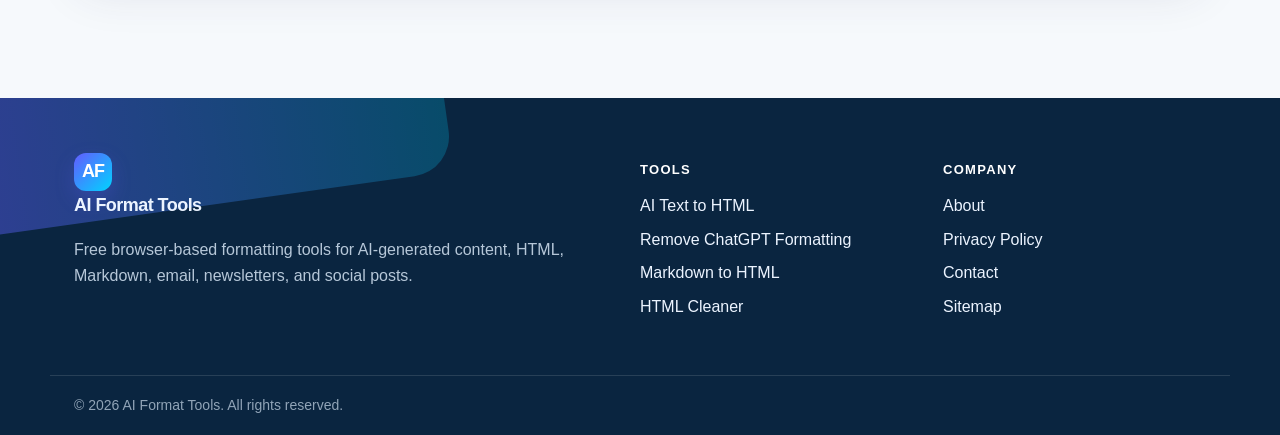
==== commit 0b3bd63d: "Add files via upload" ====
--- a/about.html
+++ b/about.html
@@ -9,21 +9,32 @@
   <meta property="og:url" content="https://aiformattools.com/about.html">
   <meta property="og:type" content="website">
   <meta name="twitter:card" content="summary_large_image">
-  <link rel="icon" href="/favicon.svg" type="image/svg+xml">
-  <link rel="stylesheet" href="/styles.css">
-  <script defer src="/analytics.js"></script>
-  <script defer src="/script.js"></script>
+  <link rel="icon" href="favicon.svg" type="image/svg+xml">
+  <link rel="stylesheet" href="styles.css">
+  <script defer src="analytics.js"></script>
+  <script defer src="script.js"></script>
 </head><body><header class="site-header">
   <div class="nav-wrap">
-    <a class="brand" href="/"><span class="brand-mark">AF</span><span>AI Format Tools</span></a>
+    <a class="brand" href="index.html"><span class="brand-mark">AF</span><span>AI Format Tools</span></a>
     <button class="menu-toggle" aria-label="Toggle navigation" onclick="toggleMenu()">☰</button>
-    <nav id="siteMenu" class="site-nav"><a class="nav-link " href="/index.html">AI Text to HTML</a><a class="nav-link " href="/remove-chatgpt-formatting.html">Remove ChatGPT Formatting</a><a class="nav-link " href="/markdown-to-html.html">Markdown to HTML</a><a class="nav-link " href="/html-to-markdown.html">HTML to Markdown</a><a class="nav-link " href="/html-cleaner.html">HTML Cleaner</a><a class="nav-link " href="/email-html-generator.html">Email HTML Generator</a><a class="nav-link " href="/newsletter-formatter.html">Newsletter Formatter</a><a class="nav-link " href="/linkedin-post-formatter.html">LinkedIn Post Formatter</a><a class="nav-link" href="/about.html">About</a><a class="nav-link" href="/contact.html">Contact</a></nav>
+    <nav id="siteMenu" class="site-nav">
+      <div class="nav-dropdown">
+        <button class="nav-link nav-trigger" type="button">Tools <span>▾</span></button>
+        <div class="mega-menu">
+          <div class="mega-copy"><strong>Formatting tools</strong><p>Fast, private browser tools for AI content, HTML, Markdown, email, newsletters, and social posts.</p></div>
+          <div class="mega-grid"><a class="mega-link " href="index.html"><span>AI Text to HTML</span><small>Turn AI drafts into clean HTML</small></a><a class="mega-link " href="remove-chatgpt-formatting.html"><span>Remove ChatGPT Formatting</span><small>Clean markdown and AI styling</small></a><a class="mega-link " href="markdown-to-html.html"><span>Markdown to HTML</span><small>Convert markdown to publishable HTML</small></a><a class="mega-link " href="html-to-markdown.html"><span>HTML to Markdown</span><small>Convert HTML back to Markdown</small></a><a class="mega-link " href="html-cleaner.html"><span>HTML Cleaner</span><small>Remove messy tags and attributes</small></a><a class="mega-link " href="email-html-generator.html"><span>Email HTML Generator</span><small>Create clean HTML email layouts</small></a><a class="mega-link " href="newsletter-formatter.html"><span>Newsletter Formatter</span><small>Format newsletters from rough notes</small></a><a class="mega-link " href="linkedin-post-formatter.html"><span>LinkedIn Post Formatter</span><small>Clean up posts for LinkedIn</small></a></div>
+        </div>
+      </div>
+      <a class="nav-link active" href="about.html">About</a>
+      <a class="nav-link" href="contact.html">Contact</a>
+      <a class="nav-cta" href="index.html#tool">Start free <span>→</span></a>
+    </nav>
   </div>
-</header><main><section class="hero"><p class="eyebrow">About us</p><h1>Simple tools for cleaner AI content</h1><p>Learn about AI Format Tools, a collection of free browser-based utilities for cleaning and formatting AI-generated content.</p></section><section class="container"><div class="content-section"><h2>Our mission</h2><p>AI Format Tools helps creators, marketers, bloggers, and developers turn rough AI-generated drafts into clean, usable formats. The tools are intentionally lightweight, fast, and easy to use.</p><h2>What makes it useful?</h2><div class="benefit-grid"><div><strong>No login required</strong><p>Open a tool and start formatting immediately.</p></div><div><strong>Browser-based processing</strong><p>Most conversions run locally in your browser.</p></div><div><strong>Built for publishing</strong><p>Clean output for HTML, Markdown, email, newsletters, and LinkedIn.</p></div></div></div><section class="content-section"><div class="tools-grid"><a class="tool-card-link" href="/index.html"><span class="tool-icon">01</span><strong>AI Text to HTML</strong><span>Convert AI text, ChatGPT output, notes, headings, and bullet points into clean, publish-ready HTML.</span></a><a class="tool-card-link" href="/remove-chatgpt-formatting.html"><span class="tool-icon">02</span><strong>Remove ChatGPT Formatting</strong><span>Remove markdown symbols, headings, bullets, bold markers, code fences, and AI styling from ChatGPT text.</span></a><a class="tool-card-link" href="/markdown-to-html.html"><span class="tool-icon">03</span><strong>Markdown to HTML</strong><span>Convert markdown headings, lists, bold text, italic text, code, and paragraphs into clean HTML.</span></a><a class="tool-card-link" href="/html-to-markdown.html"><span class="tool-icon">04</span><strong>HTML to Markdown</strong><span>Convert HTML headings, paragraphs, lists, links, and basic formatting into clean Markdown.</span></a><a class="tool-card-link" href="/html-cleaner.html"><span class="tool-icon">05</span><strong>HTML Cleaner</strong><span>Clean messy HTML by removing scripts, inline styles, classes, ids, and unsafe attributes.</span></a><a class="tool-card-link" href="/email-html-generator.html"><span class="tool-icon">06</span><strong>Email HTML Generator</strong><span>Generate a clean, responsive HTML email template from plain text or AI-generated content.</span></a><a class="tool-card-link" href="/newsletter-formatter.html"><span class="tool-icon">07</span><strong>Newsletter Formatter</strong><span>Turn rough notes or ChatGPT output into a clean newsletter layout with headings and readable sections.</span></a><a class="tool-card-link" href="/linkedin-post-formatter.html"><span class="tool-icon">08</span><strong>LinkedIn Post Formatter</strong><span>Clean and format AI-generated text into a readable LinkedIn post with spacing, hook, and hashtags.</span></a></div></section></section></main><footer class="site-footer">
+</header><main><section class="hero"><p class="eyebrow">About us</p><h1>Simple tools for cleaner AI content</h1><p>Learn about AI Format Tools, a collection of free browser-based utilities for cleaning and formatting AI-generated content.</p></section><section class="container"><div class="content-section"><h2>Our mission</h2><p>AI Format Tools helps creators, marketers, bloggers, and developers turn rough AI-generated drafts into clean, usable formats. The tools are intentionally lightweight, fast, and easy to use.</p><h2>What makes it useful?</h2><div class="benefit-grid"><div><strong>No login required</strong><p>Open a tool and start formatting immediately.</p></div><div><strong>Browser-based processing</strong><p>Most conversions run locally in your browser.</p></div><div><strong>Built for publishing</strong><p>Clean output for HTML, Markdown, email, newsletters, and LinkedIn.</p></div></div></div><section class="content-section"><div class="tools-grid"><a class="tool-card-link" href="index.html"><span class="tool-icon">01</span><strong>AI Text to HTML</strong><span>Convert AI text, ChatGPT output, notes, headings, and bullet points into clean, publish-ready HTML.</span></a><a class="tool-card-link" href="remove-chatgpt-formatting.html"><span class="tool-icon">02</span><strong>Remove ChatGPT Formatting</strong><span>Remove markdown symbols, headings, bullets, bold markers, code fences, and AI styling from ChatGPT text.</span></a><a class="tool-card-link" href="markdown-to-html.html"><span class="tool-icon">03</span><strong>Markdown to HTML</strong><span>Convert markdown headings, lists, bold text, italic text, code, and paragraphs into clean HTML.</span></a><a class="tool-card-link" href="html-to-markdown.html"><span class="tool-icon">04</span><strong>HTML to Markdown</strong><span>Convert HTML headings, paragraphs, lists, links, and basic formatting into clean Markdown.</span></a><a class="tool-card-link" href="html-cleaner.html"><span class="tool-icon">05</span><strong>HTML Cleaner</strong><span>Clean messy HTML by removing scripts, inline styles, classes, ids, and unsafe attributes.</span></a><a class="tool-card-link" href="email-html-generator.html"><span class="tool-icon">06</span><strong>Email HTML Generator</strong><span>Generate a clean, responsive HTML email template from plain text or AI-generated content.</span></a><a class="tool-card-link" href="newsletter-formatter.html"><span class="tool-icon">07</span><strong>Newsletter Formatter</strong><span>Turn rough notes or ChatGPT output into a clean newsletter layout with headings and readable sections.</span></a><a class="tool-card-link" href="linkedin-post-formatter.html"><span class="tool-icon">08</span><strong>LinkedIn Post Formatter</strong><span>Clean and format AI-generated text into a readable LinkedIn post with spacing, hook, and hashtags.</span></a></div></section></section></main><footer class="site-footer">
   <div class="footer-grid">
-    <div><a class="brand footer-brand" href="/"><span class="brand-mark">AF</span><span>AI Format Tools</span></a><p>Free browser-based formatting tools for AI-generated content, HTML, Markdown, email, newsletters, and social posts.</p></div>
-    <div><h3>Tools</h3><a href="/index.html">AI Text to HTML</a><a href="/remove-chatgpt-formatting.html">Remove ChatGPT Formatting</a><a href="/markdown-to-html.html">Markdown to HTML</a><a href="/html-cleaner.html">HTML Cleaner</a></div>
-    <div><h3>Company</h3><a href="/about.html">About</a><a href="/privacy.html">Privacy Policy</a><a href="/contact.html">Contact</a><a href="/sitemap.xml">Sitemap</a></div>
+    <div><a class="brand footer-brand" href="index.html"><span class="brand-mark">AF</span><span>AI Format Tools</span></a><p>Free browser-based formatting tools for AI-generated content, HTML, Markdown, email, newsletters, and social posts.</p></div>
+    <div><h3>Tools</h3><a href="index.html">AI Text to HTML</a><a href="remove-chatgpt-formatting.html">Remove ChatGPT Formatting</a><a href="markdown-to-html.html">Markdown to HTML</a><a href="html-cleaner.html">HTML Cleaner</a></div>
+    <div><h3>Company</h3><a href="about.html">About</a><a href="privacy.html">Privacy Policy</a><a href="contact.html">Contact</a><a href="sitemap.xml">Sitemap</a></div>
   </div>
   <div class="footer-bottom">© 2026 AI Format Tools. All rights reserved.</div>
 </footer></body></html>
--- a/styles.css
+++ b/styles.css
@@ -1,2 +1,207 @@
+:root{
+  --bg:#f6f9fc;
+  --surface:#ffffff;
+  --surface-soft:#f1f5fb;
+  --ink:#0a2540;
+  --muted:#425466;
+  --muted-2:#6b7c93;
+  --line:#d9e3f0;
+  --blue:#635bff;
+  --blue-dark:#4f46e5;
+  --cyan:#00d4ff;
+  --green:#00c896;
+  --purple:#7a5cff;
+  --pink:#ff6bcb;
+  --orange:#ffb86b;
+  --shadow:0 18px 45px rgba(50,50,93,.10),0 8px 22px rgba(0,0,0,.06);
+  --shadow-lg:0 35px 80px rgba(50,50,93,.18),0 12px 32px rgba(0,0,0,.10);
+  --radius:18px;
+}
+*{box-sizing:border-box}
+html{scroll-behavior:smooth}
+body{margin:0;font-family:Inter,-apple-system,BlinkMacSystemFont,"Segoe UI",Roboto,"Helvetica Neue",Arial,sans-serif;background:var(--bg);color:var(--ink);font-size:16px;line-height:1.65;overflow-x:hidden}
+body:before{content:"";position:absolute;z-index:-1;top:0;left:0;right:0;height:620px;background:linear-gradient(120deg,#80e9ff 0%,#7a5cff 32%,#ff6bcb 63%,#ffb86b 100%);clip-path:polygon(0 0,100% 0,100% 68%,0 100%);opacity:.95}
+body:after{content:"";position:absolute;z-index:-1;top:86px;right:-160px;width:520px;height:520px;background:radial-gradient(circle,rgba(255,255,255,.58),rgba(255,255,255,0) 60%);filter:blur(3px)}
+a{color:var(--blue);text-decoration:none}a:hover{color:var(--blue-dark);text-decoration:none}.site-header{position:sticky;top:0;z-index:100;background:rgba(255,255,255,.72);backdrop-filter:saturate(180%) blur(18px);border-bottom:1px solid rgba(255,255,255,.55);box-shadow:0 4px 20px rgba(10,37,64,.04)}
+.nav-wrap{max-width:1180px;margin:0 auto;padding:0 24px;min-height:72px;display:flex;align-items:center;gap:22px}.brand{display:flex;align-items:center;gap:10px;font-size:19px;font-weight:800;color:var(--ink);white-space:nowrap}.brand:hover{color:var(--ink)}.brand-mark{width:40px;height:40px;border-radius:14px;display:grid;place-items:center;background:linear-gradient(135deg,var(--blue),var(--cyan));color:#fff;font-weight:900;letter-spacing:-.06em;box-shadow:0 10px 25px rgba(99,91,255,.35)}
+.menu-toggle{display:none;margin-left:auto;border:1px solid rgba(10,37,64,.12);background:rgba(255,255,255,.75);border-radius:999px;padding:8px 13px;font-size:20px;line-height:1;color:var(--ink)}
+.site-nav{display:flex;align-items:center;gap:4px;flex-wrap:wrap;margin-left:auto}.nav-link{display:inline-flex;align-items:center;padding:8px 11px;border-radius:999px;color:rgba(10,37,64,.80);font-size:14px;font-weight:700}.nav-link:hover{background:rgba(255,255,255,.82);color:var(--ink)}.nav-link.active{background:var(--ink);color:#fff}.nav-link.active:hover{color:#fff}
+main{min-height:60vh}.hero{max-width:1180px;margin:0 auto;padding:78px 24px 44px;position:relative}.hero:before{content:"";position:absolute;right:5%;top:38px;width:180px;height:42px;background:rgba(255,255,255,.22);transform:skewY(-10deg);border-radius:999px}.hero-split{display:grid;grid-template-columns:minmax(0,1.06fr) minmax(340px,.94fr);gap:42px;align-items:center}.hero-copy{background:transparent;border:0;box-shadow:none;padding:10px 0;position:relative}.hero-copy:before{display:none}.eyebrow{margin:0 0 14px;text-transform:uppercase;letter-spacing:.12em;color:rgba(10,37,64,.72);font-size:12px;font-weight:900}.hero h1{font-size:clamp(44px,7vw,82px);line-height:.95;margin:0 0 24px;letter-spacing:-.065em;color:var(--ink);max-width:760px}.hero p{font-size:clamp(18px,2vw,22px);line-height:1.5;color:#344563;max-width:700px;margin:0 0 30px}.hero-actions{display:flex;gap:12px;flex-wrap:wrap}.button,button{display:inline-flex;align-items:center;justify-content:center;gap:8px;border:0;background:var(--ink);color:#fff;border-radius:999px;padding:12px 18px;min-height:44px;font-size:14px;font-weight:800;cursor:pointer;text-decoration:none;box-shadow:0 12px 24px rgba(10,37,64,.16);transition:transform .18s ease,box-shadow .18s ease,background .18s ease}.button:hover,button:hover{background:#233b53;color:#fff;transform:translateY(-1px);box-shadow:0 16px 30px rgba(10,37,64,.20)}.button:after,button:not(.secondary):after{content:"→";font-weight:900}.button.ghost,.secondary{background:#fff;color:var(--blue);border:1px solid rgba(99,91,255,.18);box-shadow:0 10px 22px rgba(50,50,93,.08)}.button.ghost:hover,.secondary:hover{background:#f6f8ff;color:var(--blue-dark)}.button.ghost:after,.secondary:after{content:""}
+.hero-panel{background:#0a2540;color:#dce8ff;border-radius:28px;box-shadow:var(--shadow-lg);overflow:hidden;border:1px solid rgba(255,255,255,.15);transform:perspective(900px) rotateY(-7deg) rotateX(3deg);position:relative}.hero-panel:before{content:"";position:absolute;inset:-1px;background:linear-gradient(135deg,rgba(0,212,255,.24),rgba(122,92,255,0) 42%,rgba(255,107,203,.18));pointer-events:none}.mini-window{height:46px;background:rgba(255,255,255,.08);display:flex;align-items:center;gap:8px;padding:0 18px;border-bottom:1px solid rgba(255,255,255,.10)}.mini-window span{width:11px;height:11px;border-radius:50%;background:#ff6b6b}.mini-window span:nth-child(2){background:#ffd166}.mini-window span:nth-child(3){background:#06d6a0}.hero-panel pre{margin:0;padding:34px;font-family:"SFMono-Regular",Consolas,"Liberation Mono",monospace;font-size:17px;line-height:1.9;white-space:pre-wrap;color:#b9f8ff;min-height:230px}
+.container{max-width:1180px;margin:0 auto;padding:0 24px 64px}.tool-shell{background:rgba(255,255,255,.92);border:1px solid rgba(255,255,255,.75);border-radius:28px;box-shadow:var(--shadow);overflow:hidden}.tool-header{display:flex;justify-content:space-between;gap:18px;align-items:flex-start;padding:34px 36px;border-bottom:1px solid var(--line);background:linear-gradient(180deg,#fff,#f8fbff)}.tool-header h2{margin:0;font-size:32px;line-height:1.1;letter-spacing:-.035em}.privacy-badge{display:inline-flex;align-items:center;gap:7px;background:#e9fbf6;border:1px solid #b7f0df;color:#008566;border-radius:999px;padding:7px 13px;font-size:13px;font-weight:900;white-space:nowrap}.privacy-badge:before{content:"✓"}.editor-grid{display:grid;grid-template-columns:1fr 1fr;gap:0;border-bottom:1px solid var(--line)}.editor-panel{padding:28px 30px}.editor-panel:first-child{border-right:1px solid var(--line)}.panel-head{display:flex;justify-content:space-between;gap:10px;align-items:center;margin-bottom:11px;color:var(--muted-2);font-size:13px}.panel-head label{font-weight:900;color:var(--ink);font-size:14px}textarea{width:100%;min-height:300px;resize:vertical;border:1px solid #c8d7e8;border-radius:16px;background:#fff;color:var(--ink);padding:16px;font:15px/1.6 "SFMono-Regular",Consolas,"Liberation Mono",monospace;outline:none;box-shadow:inset 0 1px 3px rgba(10,37,64,.04)}textarea:focus{border-color:var(--blue);box-shadow:0 0 0 4px rgba(99,91,255,.12)}.button-row{display:flex;gap:9px;flex-wrap:wrap;margin-top:14px}.preview-wrap{padding:28px 30px;background:#f7faff}.preview{min-height:230px;background:#fff;border:1px solid var(--line);border-radius:18px;padding:24px;overflow:auto;box-shadow:inset 0 1px 2px rgba(10,37,64,.03)}.preview h1,.preview h2,.preview h3{line-height:1.2}.preview ul{padding-left:22px}.ad-box{margin:28px 0;background:rgba(255,255,255,.72);border:1px dashed #b8c7d9;border-radius:20px;padding:26px;text-align:center;color:var(--muted-2)}.ad-box span{display:block;text-transform:uppercase;letter-spacing:.1em;font-size:11px;font-weight:900;color:#7a8da3}.ad-box p{margin:6px 0 0}.content-section{background:rgba(255,255,255,.92);border:1px solid rgba(255,255,255,.8);border-radius:28px;box-shadow:var(--shadow);padding:36px;margin:28px 0}.content-section h2{font-size:34px;line-height:1.12;margin:0 0 15px;letter-spacing:-.04em}.content-section h3{font-size:20px;margin:24px 0 8px}.content-section p{color:var(--muted)}.benefit-grid{display:grid;grid-template-columns:repeat(3,1fr);gap:18px;margin:24px 0}.benefit-grid>div{border:1px solid var(--line);background:linear-gradient(180deg,#fff,#f8fbff);padding:20px;border-radius:20px;position:relative;overflow:hidden}.benefit-grid>div:before{content:"";position:absolute;inset:0 0 auto 0;height:4px;background:linear-gradient(90deg,var(--cyan),var(--blue),var(--pink))}.benefit-grid strong{display:block;margin-bottom:6px}.benefit-grid p{margin:0;font-size:14px}.section-head{margin-bottom:18px}.tools-grid{display:grid;grid-template-columns:repeat(4,1fr);gap:16px}.tool-card-link{display:block;background:#fff;border:1px solid var(--line);border-radius:22px;padding:22px;color:var(--ink);text-decoration:none;min-height:198px;transition:.18s ease;position:relative;overflow:hidden}.tool-card-link:before{content:"";position:absolute;top:-50px;right:-70px;width:140px;height:140px;border-radius:50%;background:linear-gradient(135deg,rgba(0,212,255,.18),rgba(99,91,255,.16));transition:.18s ease}.tool-card-link:hover{transform:translateY(-4px);box-shadow:var(--shadow-lg);border-color:#c4d0ff;color:var(--ink)}.tool-card-link:hover:before{transform:scale(1.12)}.tool-card-link strong{display:block;font-size:18px;line-height:1.25;margin:13px 0 8px;position:relative}.tool-card-link span:last-child{display:block;color:var(--muted);font-size:14px;position:relative}.tool-icon{display:inline-grid;place-items:center;width:40px;height:40px;border-radius:14px;background:linear-gradient(135deg,#eef2ff,#e6fbff);color:var(--blue);border:1px solid #d7ddff;font-weight:900;font-size:13px;position:relative}details{border:1px solid var(--line);border-radius:18px;margin:11px 0;background:#fff;overflow:hidden}summary{cursor:pointer;padding:15px 18px;font-weight:900}details p{padding:0 18px 18px;margin:0}.site-footer{background:#0a2540;color:#b6c7d8;margin-top:30px;position:relative;overflow:hidden}.site-footer:before{content:"";position:absolute;top:-130px;left:-80px;width:520px;height:240px;background:linear-gradient(90deg,rgba(99,91,255,.45),rgba(0,212,255,.22));transform:rotate(-8deg);border-radius:40px}.footer-grid{max-width:1180px;margin:0 auto;padding:48px 24px;display:grid;grid-template-columns:2fr 1fr 1fr;gap:40px;position:relative}.footer-brand{color:#fff}.footer-grid p{max-width:520px;color:#b6c7d8}.footer-grid h3{color:#fff;font-size:13px;text-transform:uppercase;letter-spacing:.1em}.footer-grid a{display:block;color:#ecf4ff;margin:7px 0}.footer-bottom{border-top:1px solid rgba(255,255,255,.12);max-width:1180px;margin:0 auto;padding:18px 24px;color:#91a4b7;font-size:14px;position:relative}
+@media(max-width:1080px){.hero-split{grid-template-columns:1fr}.hero-panel{transform:none}.tools-grid{grid-template-columns:repeat(2,1fr)}.benefit-grid{grid-template-columns:1fr}.editor-grid{grid-template-columns:1fr}.editor-panel:first-child{border-right:0;border-bottom:1px solid var(--line)}}
+@media(max-width:860px){body:before{height:520px}.nav-wrap{min-height:64px}.menu-toggle{display:inline-flex}.site-nav{display:none;position:absolute;left:0;right:0;top:64px;background:rgba(255,255,255,.96);border-bottom:1px solid var(--line);padding:12px 24px;box-shadow:0 16px 40px rgba(10,37,64,.12)}.site-nav.open{display:grid;grid-template-columns:1fr}.nav-link{padding:11px 12px}.hero{padding-top:48px}.hero h1{font-size:clamp(40px,12vw,58px)}.hero p{font-size:18px}.tool-header{flex-direction:column}.footer-grid{grid-template-columns:1fr}.tools-grid{grid-template-columns:1fr}.content-section,.tool-header,.editor-panel,.preview-wrap{padding:24px}.container{padding-left:16px;padding-right:16px}.hero{padding-left:16px;padding-right:16px}.hero-panel pre{min-height:auto}.brand span:last-child{display:none}}
 
-:root{--bg:#f7f8fc;--bg2:#eef4ff;--card:#ffffff;--text:#101828;--muted:#667085;--border:#e4e7ec;--primary:#155eef;--primary2:#004eeb;--soft:#eff4ff;--shadow:0 20px 50px rgba(16,24,40,.08);--radius:20px}*{box-sizing:border-box}html{scroll-behavior:smooth}body{margin:0;font-family:Inter,ui-sans-serif,system-ui,-apple-system,BlinkMacSystemFont,"Segoe UI",Arial,sans-serif;color:var(--text);background:linear-gradient(180deg,var(--bg2),var(--bg) 320px);line-height:1.6}a{color:var(--primary);text-decoration:none}a:hover{text-decoration:underline}.site-header{position:sticky;top:0;z-index:20;background:rgba(255,255,255,.86);backdrop-filter:blur(14px);border-bottom:1px solid var(--border)}.nav-wrap{max-width:1200px;margin:0 auto;padding:14px 22px;display:flex;align-items:center;justify-content:space-between;gap:18px}.brand{display:flex;align-items:center;gap:10px;font-weight:800;font-size:20px;color:var(--text)}.brand:hover{text-decoration:none}.brand-mark{display:inline-grid;place-items:center;width:38px;height:38px;border-radius:12px;background:linear-gradient(135deg,var(--primary),#7c3aed);color:white;font-size:14px;letter-spacing:.5px}.site-nav{display:flex;align-items:center;gap:4px;flex-wrap:wrap;justify-content:flex-end}.nav-link{color:#344054;padding:8px 10px;border-radius:999px;font-size:14px}.nav-link:hover,.nav-link.active{background:var(--soft);color:var(--primary);text-decoration:none}.menu-toggle{display:none}.hero{max-width:1200px;margin:0 auto;padding:72px 22px 42px;text-align:center}.hero-split{display:grid;grid-template-columns:1.3fr .7fr;gap:32px;text-align:left;align-items:center}.eyebrow{text-transform:uppercase;letter-spacing:.12em;font-weight:800;color:var(--primary);font-size:12px;margin:0 0 10px}.hero h1{font-size:clamp(36px,6vw,64px);line-height:1.02;letter-spacing:-.045em;margin:0 0 16px}.hero p{font-size:19px;color:var(--muted);max-width:780px;margin:0 auto}.hero-split p{margin-left:0}.hero-actions{display:flex;gap:12px;flex-wrap:wrap;margin-top:26px}.button,button{display:inline-flex;align-items:center;justify-content:center;background:var(--primary);color:white;border:0;border-radius:12px;padding:12px 18px;font-size:15px;font-weight:700;cursor:pointer;box-shadow:0 8px 18px rgba(21,94,239,.18)}.button:hover,button:hover{background:var(--primary2);text-decoration:none}.button.ghost,button.secondary{background:#fff;color:#344054;border:1px solid var(--border);box-shadow:none}.button.ghost:hover,button.secondary:hover{background:#f9fafb}.hero-panel{background:#0b1220;color:#d0d5dd;border-radius:var(--radius);box-shadow:var(--shadow);overflow:hidden}.mini-window{height:42px;background:#111827;display:flex;align-items:center;gap:7px;padding:0 14px}.mini-window span{width:11px;height:11px;border-radius:50%;background:#475467}.hero-panel pre{margin:0;padding:24px;font-size:15px;white-space:pre-wrap}.container{max-width:1200px;margin:0 auto;padding:24px 22px 54px}.tool-shell,.content-section{background:var(--card);border:1px solid var(--border);border-radius:var(--radius);box-shadow:var(--shadow);padding:26px;margin-bottom:26px}.tool-header,.section-head{display:flex;justify-content:space-between;gap:18px;align-items:flex-start;margin-bottom:20px}.tool-header h2,.section-head h2{margin:0;font-size:28px;letter-spacing:-.02em}.privacy-badge{background:#ecfdf3;color:#027a48;border:1px solid #abefc6;border-radius:999px;padding:8px 12px;font-size:13px;font-weight:800;white-space:nowrap}.editor-grid{display:grid;grid-template-columns:1fr 1fr;gap:20px}.editor-panel{border:1px solid var(--border);border-radius:16px;background:#fcfcfd;overflow:hidden}.panel-head{display:flex;align-items:center;justify-content:space-between;border-bottom:1px solid var(--border);padding:12px 14px;color:var(--muted);font-size:13px}.panel-head label{font-weight:800;color:var(--text)}textarea,input{width:100%;border:0;background:white;color:var(--text);padding:16px;font:15px/1.55 ui-monospace,SFMono-Regular,Consolas,"Liberation Mono",monospace;outline:none}textarea{min-height:330px;resize:vertical}.field-row{display:grid;grid-template-columns:1fr 1fr;gap:16px;margin:0 0 20px}.field-row label{font-weight:800;display:block;margin-bottom:8px}.field-row input{border:1px solid var(--border);border-radius:12px;font-family:inherit}.button-row{display:flex;gap:10px;flex-wrap:wrap;border-top:1px solid var(--border);padding:12px 14px;background:#fff}.preview-wrap{margin-top:20px;border:1px solid var(--border);border-radius:16px;overflow:hidden;background:#fff}.preview{min-height:240px;padding:18px;overflow:auto;background:#fff}.preview h1,.preview h2,.preview h3{line-height:1.2}.ad-box{border:1px dashed #98a2b3;border-radius:16px;background:rgba(255,255,255,.65);text-align:center;color:var(--muted);padding:24px;margin-bottom:26px}.ad-box span{font-size:12px;text-transform:uppercase;letter-spacing:.12em}.ad-box p{margin:4px 0 0}.benefit-grid{display:grid;grid-template-columns:repeat(3,1fr);gap:16px;margin:20px 0}.benefit-grid div{border:1px solid var(--border);background:#fcfcfd;border-radius:16px;padding:18px}.benefit-grid p{color:var(--muted);margin:6px 0 0}.tools-grid{display:grid;grid-template-columns:repeat(4,1fr);gap:16px}.tool-card-link{display:flex;flex-direction:column;gap:8px;border:1px solid var(--border);border-radius:16px;background:#fff;padding:18px;min-height:160px;transition:.18s ease;color:var(--text)}.tool-card-link:hover{transform:translateY(-3px);box-shadow:0 14px 34px rgba(16,24,40,.08);text-decoration:none}.tool-icon{width:42px;height:42px;border-radius:13px;background:var(--soft);color:var(--primary);display:grid;place-items:center;font-weight:900}.tool-card-link span:last-child{color:var(--muted);font-size:14px}.content-section h2{font-size:28px;letter-spacing:-.02em}.content-section details{border:1px solid var(--border);border-radius:14px;padding:14px 16px;margin:12px 0;background:#fcfcfd}.content-section summary{font-weight:800;cursor:pointer}.site-footer{background:#0b1220;color:#98a2b3;margin-top:36px}.footer-grid{max-width:1200px;margin:0 auto;padding:40px 22px;display:grid;grid-template-columns:2fr 1fr 1fr;gap:28px}.footer-grid h3{color:white;margin:0 0 10px}.footer-grid a{display:block;color:#d0d5dd;margin:8px 0}.footer-brand{color:white}.footer-bottom{border-top:1px solid #1d2939;text-align:center;padding:18px 22px}.footer-bottom,.footer-grid p{font-size:14px}.footer-grid p{max-width:480px}.tools-grid+.tools-grid{margin-top:16px}@media(max-width:980px){.hero-split,.editor-grid,.field-row,.benefit-grid,.footer-grid{grid-template-columns:1fr}.tools-grid{grid-template-columns:repeat(2,1fr)}.site-nav{display:none;width:100%;padding-top:12px}.site-nav.open{display:flex;justify-content:flex-start}.menu-toggle{display:inline-flex;background:#fff;color:#344054;border:1px solid var(--border);box-shadow:none}.nav-wrap{flex-wrap:wrap}.tool-header{flex-direction:column}.hero{padding-top:46px}}@media(max-width:640px){.tools-grid{grid-template-columns:1fr}.tool-shell,.content-section{padding:18px}.hero-actions{flex-direction:column}.button,button{width:100%}textarea{min-height:260px}.hero h1{font-size:34px}}
+/* Cleaner Stripe-inspired navigation */
+.site-header{
+  background:rgba(255,255,255,.92) !important;
+  border-bottom:1px solid rgba(10,37,64,.08) !important;
+  box-shadow:0 1px 0 rgba(10,37,64,.03) !important;
+}
+.nav-wrap{
+  max-width:1180px;
+  min-height:76px;
+  gap:28px;
+}
+.brand{
+  font-size:18px;
+  font-weight:800;
+  letter-spacing:-.03em;
+}
+.brand-mark{
+  width:38px;
+  height:38px;
+  border-radius:12px;
+  box-shadow:0 8px 20px rgba(99,91,255,.22);
+}
+.site-nav{
+  flex-wrap:nowrap;
+  gap:22px;
+}
+.nav-link{
+  padding:8px 0;
+  border-radius:0;
+  background:transparent !important;
+  color:#425466;
+  font-size:14px;
+  font-weight:750;
+  box-shadow:none;
+}
+.nav-link:hover,.nav-link.active{
+  color:#0a2540;
+  background:transparent !important;
+}
+.nav-trigger{
+  border:0;
+  min-height:auto;
+  box-shadow:none;
+  cursor:default;
+}
+.nav-trigger:after{content:"" !important;}
+.nav-trigger span{font-size:11px;margin-left:4px;color:#6b7c93;}
+.nav-dropdown{position:relative;}
+.mega-menu{
+  position:absolute;
+  top:calc(100% + 18px);
+  left:-28px;
+  width:min(760px,calc(100vw - 48px));
+  display:grid;
+  grid-template-columns:230px 1fr;
+  gap:22px;
+  padding:24px;
+  background:#fff;
+  border:1px solid rgba(10,37,64,.08);
+  border-radius:22px;
+  box-shadow:0 28px 60px rgba(50,50,93,.16),0 8px 20px rgba(0,0,0,.08);
+  opacity:0;
+  visibility:hidden;
+  transform:translateY(8px);
+  transition:opacity .16s ease,transform .16s ease,visibility .16s ease;
+}
+.nav-dropdown:hover .mega-menu,.nav-dropdown:focus-within .mega-menu{
+  opacity:1;
+  visibility:visible;
+  transform:translateY(0);
+}
+.mega-menu:before{
+  content:"";
+  position:absolute;
+  top:-18px;
+  left:0;
+  right:0;
+  height:18px;
+}
+.mega-copy{
+  border-radius:18px;
+  padding:18px;
+  background:linear-gradient(135deg,#f6f9fc,#eef4ff);
+}
+.mega-copy strong{
+  display:block;
+  color:#0a2540;
+  font-size:16px;
+  margin-bottom:8px;
+}
+.mega-copy p{
+  margin:0;
+  color:#6b7c93;
+  font-size:14px;
+  line-height:1.55;
+}
+.mega-grid{
+  display:grid;
+  grid-template-columns:1fr 1fr;
+  gap:6px 12px;
+}
+.mega-link{
+  display:block;
+  padding:11px 12px;
+  border-radius:14px;
+  color:#0a2540;
+}
+.mega-link:hover,.mega-link.active{
+  background:#f6f9fc;
+  color:#0a2540;
+}
+.mega-link span{
+  display:block;
+  font-size:14px;
+  font-weight:800;
+  line-height:1.25;
+}
+.mega-link small{
+  display:block;
+  margin-top:3px;
+  color:#6b7c93;
+  font-size:12px;
+  line-height:1.35;
+}
+.nav-cta{
+  display:inline-flex;
+  align-items:center;
+  gap:6px;
+  min-height:34px;
+  padding:7px 13px;
+  border-radius:999px;
+  background:#0a2540;
+  color:#fff;
+  font-size:14px;
+  font-weight:800;
+  box-shadow:0 10px 20px rgba(10,37,64,.14);
+}
+.nav-cta:hover{background:#233b53;color:#fff;}
+@media(max-width:860px){
+  .nav-wrap{min-height:66px;}
+  .site-nav{
+    top:66px;
+    display:none;
+    grid-template-columns:1fr;
+    gap:4px;
+    background:#fff;
+  }
+  .site-nav.open{display:grid;}
+  .nav-link,.nav-trigger{
+    justify-content:flex-start;
+    width:100%;
+    padding:12px 4px;
+  }
+  .nav-dropdown{width:100%;}
+  .mega-menu{
+    position:static;
+    width:100%;
+    opacity:1;
+    visibility:visible;
+    transform:none;
+    display:grid;
+    grid-template-columns:1fr;
+    padding:12px 0 4px;
+    border:0;
+    border-radius:0;
+    box-shadow:none;
+  }
+  .mega-copy{display:none;}
+  .mega-grid{grid-template-columns:1fr;gap:2px;}
+  .mega-link{padding:10px 14px;}
+  .mega-link small{display:none;}
+  .nav-cta{width:max-content;margin-top:8px;}
+}
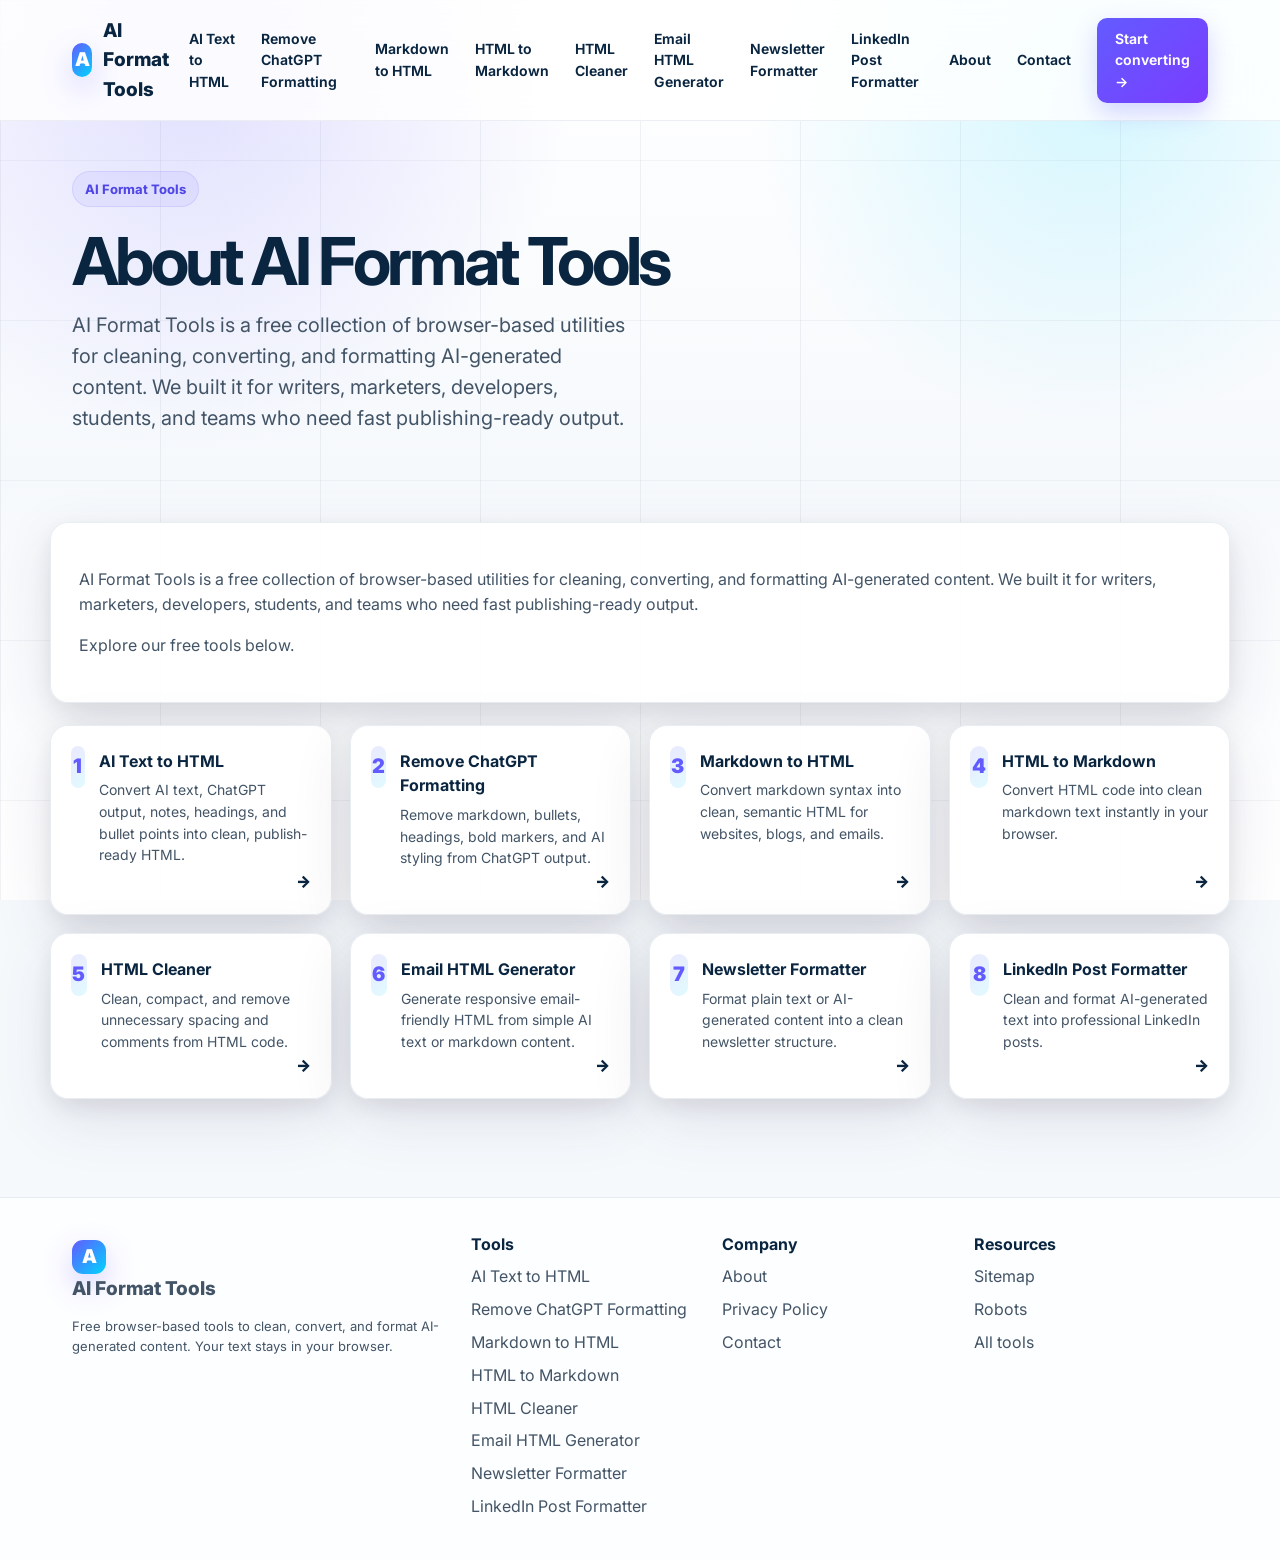
==== commit f1032fc4: "Add files via upload" ====
--- a/about.html
+++ b/about.html
@@ -1,40 +1 @@
-<!DOCTYPE html><html lang="en"><head>
-  <meta charset="UTF-8">
-  <meta name="viewport" content="width=device-width, initial-scale=1.0">
-  <title>About - AI Format Tools</title>
-  <meta name="description" content="Learn about AI Format Tools, a collection of free browser-based utilities for cleaning and formatting AI-generated content.">
-  <link rel="canonical" href="https://aiformattools.com/about.html">
-  <meta property="og:title" content="About - AI Format Tools">
-  <meta property="og:description" content="Learn about AI Format Tools, a collection of free browser-based utilities for cleaning and formatting AI-generated content.">
-  <meta property="og:url" content="https://aiformattools.com/about.html">
-  <meta property="og:type" content="website">
-  <meta name="twitter:card" content="summary_large_image">
-  <link rel="icon" href="favicon.svg" type="image/svg+xml">
-  <link rel="stylesheet" href="styles.css">
-  <script defer src="analytics.js"></script>
-  <script defer src="script.js"></script>
-</head><body><header class="site-header">
-  <div class="nav-wrap">
-    <a class="brand" href="index.html"><span class="brand-mark">AF</span><span>AI Format Tools</span></a>
-    <button class="menu-toggle" aria-label="Toggle navigation" onclick="toggleMenu()">☰</button>
-    <nav id="siteMenu" class="site-nav">
-      <div class="nav-dropdown">
-        <button class="nav-link nav-trigger" type="button">Tools <span>▾</span></button>
-        <div class="mega-menu">
-          <div class="mega-copy"><strong>Formatting tools</strong><p>Fast, private browser tools for AI content, HTML, Markdown, email, newsletters, and social posts.</p></div>
-          <div class="mega-grid"><a class="mega-link " href="index.html"><span>AI Text to HTML</span><small>Turn AI drafts into clean HTML</small></a><a class="mega-link " href="remove-chatgpt-formatting.html"><span>Remove ChatGPT Formatting</span><small>Clean markdown and AI styling</small></a><a class="mega-link " href="markdown-to-html.html"><span>Markdown to HTML</span><small>Convert markdown to publishable HTML</small></a><a class="mega-link " href="html-to-markdown.html"><span>HTML to Markdown</span><small>Convert HTML back to Markdown</small></a><a class="mega-link " href="html-cleaner.html"><span>HTML Cleaner</span><small>Remove messy tags and attributes</small></a><a class="mega-link " href="email-html-generator.html"><span>Email HTML Generator</span><small>Create clean HTML email layouts</small></a><a class="mega-link " href="newsletter-formatter.html"><span>Newsletter Formatter</span><small>Format newsletters from rough notes</small></a><a class="mega-link " href="linkedin-post-formatter.html"><span>LinkedIn Post Formatter</span><small>Clean up posts for LinkedIn</small></a></div>
-        </div>
-      </div>
-      <a class="nav-link active" href="about.html">About</a>
-      <a class="nav-link" href="contact.html">Contact</a>
-      <a class="nav-cta" href="index.html#tool">Start free <span>→</span></a>
-    </nav>
-  </div>
-</header><main><section class="hero"><p class="eyebrow">About us</p><h1>Simple tools for cleaner AI content</h1><p>Learn about AI Format Tools, a collection of free browser-based utilities for cleaning and formatting AI-generated content.</p></section><section class="container"><div class="content-section"><h2>Our mission</h2><p>AI Format Tools helps creators, marketers, bloggers, and developers turn rough AI-generated drafts into clean, usable formats. The tools are intentionally lightweight, fast, and easy to use.</p><h2>What makes it useful?</h2><div class="benefit-grid"><div><strong>No login required</strong><p>Open a tool and start formatting immediately.</p></div><div><strong>Browser-based processing</strong><p>Most conversions run locally in your browser.</p></div><div><strong>Built for publishing</strong><p>Clean output for HTML, Markdown, email, newsletters, and LinkedIn.</p></div></div></div><section class="content-section"><div class="tools-grid"><a class="tool-card-link" href="index.html"><span class="tool-icon">01</span><strong>AI Text to HTML</strong><span>Convert AI text, ChatGPT output, notes, headings, and bullet points into clean, publish-ready HTML.</span></a><a class="tool-card-link" href="remove-chatgpt-formatting.html"><span class="tool-icon">02</span><strong>Remove ChatGPT Formatting</strong><span>Remove markdown symbols, headings, bullets, bold markers, code fences, and AI styling from ChatGPT text.</span></a><a class="tool-card-link" href="markdown-to-html.html"><span class="tool-icon">03</span><strong>Markdown to HTML</strong><span>Convert markdown headings, lists, bold text, italic text, code, and paragraphs into clean HTML.</span></a><a class="tool-card-link" href="html-to-markdown.html"><span class="tool-icon">04</span><strong>HTML to Markdown</strong><span>Convert HTML headings, paragraphs, lists, links, and basic formatting into clean Markdown.</span></a><a class="tool-card-link" href="html-cleaner.html"><span class="tool-icon">05</span><strong>HTML Cleaner</strong><span>Clean messy HTML by removing scripts, inline styles, classes, ids, and unsafe attributes.</span></a><a class="tool-card-link" href="email-html-generator.html"><span class="tool-icon">06</span><strong>Email HTML Generator</strong><span>Generate a clean, responsive HTML email template from plain text or AI-generated content.</span></a><a class="tool-card-link" href="newsletter-formatter.html"><span class="tool-icon">07</span><strong>Newsletter Formatter</strong><span>Turn rough notes or ChatGPT output into a clean newsletter layout with headings and readable sections.</span></a><a class="tool-card-link" href="linkedin-post-formatter.html"><span class="tool-icon">08</span><strong>LinkedIn Post Formatter</strong><span>Clean and format AI-generated text into a readable LinkedIn post with spacing, hook, and hashtags.</span></a></div></section></section></main><footer class="site-footer">
-  <div class="footer-grid">
-    <div><a class="brand footer-brand" href="index.html"><span class="brand-mark">AF</span><span>AI Format Tools</span></a><p>Free browser-based formatting tools for AI-generated content, HTML, Markdown, email, newsletters, and social posts.</p></div>
-    <div><h3>Tools</h3><a href="index.html">AI Text to HTML</a><a href="remove-chatgpt-formatting.html">Remove ChatGPT Formatting</a><a href="markdown-to-html.html">Markdown to HTML</a><a href="html-cleaner.html">HTML Cleaner</a></div>
-    <div><h3>Company</h3><a href="about.html">About</a><a href="privacy.html">Privacy Policy</a><a href="contact.html">Contact</a><a href="sitemap.xml">Sitemap</a></div>
-  </div>
-  <div class="footer-bottom">© 2026 AI Format Tools. All rights reserved.</div>
-</footer></body></html>+<!doctype html><html lang="en"><head><meta charset="utf-8"><meta name="viewport" content="width=device-width,initial-scale=1"><title>About AI Format Tools | AI Format Tools</title><meta name="description" content="AI Format Tools is a free collection of browser-based utilities for cleaning, converting, and formatting AI-generated content. We built it for writers, marketers, developers, students, and teams who need fast publishing-ready output."><link rel="canonical" href="https://aiformattools.com/"><link rel="icon" href="favicon.svg"><link rel="preconnect" href="https://fonts.googleapis.com"><link rel="preconnect" href="https://fonts.gstatic.com" crossorigin><link href="https://fonts.googleapis.com/css2?family=Inter:wght@400;500;600;700;800;900&display=swap" rel="stylesheet"><link rel="stylesheet" href="styles.css"><script defer src="analytics.js"></script><script defer src="script.js"></script></head><body><div class="page-bg"></div><header class="topbar"><nav class="nav"><a class="brand" href="index.html"><span class="logo">A</span><span>AI Format Tools</span></a><button class="mobile-toggle" onclick="toggleMenu()">☰</button><div class="navlinks"><a href="index.html">AI Text to HTML</a><a href="remove-chatgpt-formatting.html">Remove ChatGPT Formatting</a><a href="markdown-to-html.html">Markdown to HTML</a><a href="html-to-markdown.html">HTML to Markdown</a><a href="html-cleaner.html">HTML Cleaner</a><a href="email-html-generator.html">Email HTML Generator</a><a href="newsletter-formatter.html">Newsletter Formatter</a><a href="linkedin-post-formatter.html">LinkedIn Post Formatter</a><a href="about.html">About</a><a href="contact.html">Contact</a><a class="nav-cta" href="index.html#tool">Start converting →</a></div></nav></header><main><section class="page-title container"><div class="eyebrow">AI Format Tools</div><h1>About AI Format Tools</h1><p class="lead">AI Format Tools is a free collection of browser-based utilities for cleaning, converting, and formatting AI-generated content. We built it for writers, marketers, developers, students, and teams who need fast publishing-ready output.</p></section><section class="container section"><div class="content-card"><p>AI Format Tools is a free collection of browser-based utilities for cleaning, converting, and formatting AI-generated content. We built it for writers, marketers, developers, students, and teams who need fast publishing-ready output.</p><p>Explore our free tools below.</p></div><div class="tools-grid"><a class="tool-card" href="index.html"><div class="tool-card-top"><div class="iconbox">1</div><div><h3>AI Text to HTML</h3><p>Convert AI text, ChatGPT output, notes, headings, and bullet points into clean, publish-ready HTML.</p></div></div><span class="arrow">→</span></a><a class="tool-card" href="remove-chatgpt-formatting.html"><div class="tool-card-top"><div class="iconbox">2</div><div><h3>Remove ChatGPT Formatting</h3><p>Remove markdown, bullets, headings, bold markers, and AI styling from ChatGPT output.</p></div></div><span class="arrow">→</span></a><a class="tool-card" href="markdown-to-html.html"><div class="tool-card-top"><div class="iconbox">3</div><div><h3>Markdown to HTML</h3><p>Convert markdown syntax into clean, semantic HTML for websites, blogs, and emails.</p></div></div><span class="arrow">→</span></a><a class="tool-card" href="html-to-markdown.html"><div class="tool-card-top"><div class="iconbox">4</div><div><h3>HTML to Markdown</h3><p>Convert HTML code into clean markdown text instantly in your browser.</p></div></div><span class="arrow">→</span></a><a class="tool-card" href="html-cleaner.html"><div class="tool-card-top"><div class="iconbox">5</div><div><h3>HTML Cleaner</h3><p>Clean, compact, and remove unnecessary spacing and comments from HTML code.</p></div></div><span class="arrow">→</span></a><a class="tool-card" href="email-html-generator.html"><div class="tool-card-top"><div class="iconbox">6</div><div><h3>Email HTML Generator</h3><p>Generate responsive email-friendly HTML from simple AI text or markdown content.</p></div></div><span class="arrow">→</span></a><a class="tool-card" href="newsletter-formatter.html"><div class="tool-card-top"><div class="iconbox">7</div><div><h3>Newsletter Formatter</h3><p>Format plain text or AI-generated content into a clean newsletter structure.</p></div></div><span class="arrow">→</span></a><a class="tool-card" href="linkedin-post-formatter.html"><div class="tool-card-top"><div class="iconbox">8</div><div><h3>LinkedIn Post Formatter</h3><p>Clean and format AI-generated text into professional LinkedIn posts.</p></div></div><span class="arrow">→</span></a></div></section></main><footer class="footer"><div class="footer-inner"><div><a class="brand" href="index.html"><span class="logo">A</span><span>AI Format Tools</span></a><p class="small">Free browser-based tools to clean, convert, and format AI-generated content. Your text stays in your browser.</p></div><div class="footer-links"><div><strong>Tools</strong><a href="index.html">AI Text to HTML</a><a href="remove-chatgpt-formatting.html">Remove ChatGPT Formatting</a><a href="markdown-to-html.html">Markdown to HTML</a><a href="html-to-markdown.html">HTML to Markdown</a><a href="html-cleaner.html">HTML Cleaner</a><a href="email-html-generator.html">Email HTML Generator</a><a href="newsletter-formatter.html">Newsletter Formatter</a><a href="linkedin-post-formatter.html">LinkedIn Post Formatter</a></div><div><strong>Company</strong><a href="about.html">About</a><a href="privacy.html">Privacy Policy</a><a href="contact.html">Contact</a></div><div><strong>Resources</strong><a href="sitemap.xml">Sitemap</a><a href="robots.txt">Robots</a><a href="index.html#tools">All tools</a></div></div></div></footer></body></html>
--- a/styles.css
+++ b/styles.css
@@ -1,207 +1 @@
-:root{
-  --bg:#f6f9fc;
-  --surface:#ffffff;
-  --surface-soft:#f1f5fb;
-  --ink:#0a2540;
-  --muted:#425466;
-  --muted-2:#6b7c93;
-  --line:#d9e3f0;
-  --blue:#635bff;
-  --blue-dark:#4f46e5;
-  --cyan:#00d4ff;
-  --green:#00c896;
-  --purple:#7a5cff;
-  --pink:#ff6bcb;
-  --orange:#ffb86b;
-  --shadow:0 18px 45px rgba(50,50,93,.10),0 8px 22px rgba(0,0,0,.06);
-  --shadow-lg:0 35px 80px rgba(50,50,93,.18),0 12px 32px rgba(0,0,0,.10);
-  --radius:18px;
-}
-*{box-sizing:border-box}
-html{scroll-behavior:smooth}
-body{margin:0;font-family:Inter,-apple-system,BlinkMacSystemFont,"Segoe UI",Roboto,"Helvetica Neue",Arial,sans-serif;background:var(--bg);color:var(--ink);font-size:16px;line-height:1.65;overflow-x:hidden}
-body:before{content:"";position:absolute;z-index:-1;top:0;left:0;right:0;height:620px;background:linear-gradient(120deg,#80e9ff 0%,#7a5cff 32%,#ff6bcb 63%,#ffb86b 100%);clip-path:polygon(0 0,100% 0,100% 68%,0 100%);opacity:.95}
-body:after{content:"";position:absolute;z-index:-1;top:86px;right:-160px;width:520px;height:520px;background:radial-gradient(circle,rgba(255,255,255,.58),rgba(255,255,255,0) 60%);filter:blur(3px)}
-a{color:var(--blue);text-decoration:none}a:hover{color:var(--blue-dark);text-decoration:none}.site-header{position:sticky;top:0;z-index:100;background:rgba(255,255,255,.72);backdrop-filter:saturate(180%) blur(18px);border-bottom:1px solid rgba(255,255,255,.55);box-shadow:0 4px 20px rgba(10,37,64,.04)}
-.nav-wrap{max-width:1180px;margin:0 auto;padding:0 24px;min-height:72px;display:flex;align-items:center;gap:22px}.brand{display:flex;align-items:center;gap:10px;font-size:19px;font-weight:800;color:var(--ink);white-space:nowrap}.brand:hover{color:var(--ink)}.brand-mark{width:40px;height:40px;border-radius:14px;display:grid;place-items:center;background:linear-gradient(135deg,var(--blue),var(--cyan));color:#fff;font-weight:900;letter-spacing:-.06em;box-shadow:0 10px 25px rgba(99,91,255,.35)}
-.menu-toggle{display:none;margin-left:auto;border:1px solid rgba(10,37,64,.12);background:rgba(255,255,255,.75);border-radius:999px;padding:8px 13px;font-size:20px;line-height:1;color:var(--ink)}
-.site-nav{display:flex;align-items:center;gap:4px;flex-wrap:wrap;margin-left:auto}.nav-link{display:inline-flex;align-items:center;padding:8px 11px;border-radius:999px;color:rgba(10,37,64,.80);font-size:14px;font-weight:700}.nav-link:hover{background:rgba(255,255,255,.82);color:var(--ink)}.nav-link.active{background:var(--ink);color:#fff}.nav-link.active:hover{color:#fff}
-main{min-height:60vh}.hero{max-width:1180px;margin:0 auto;padding:78px 24px 44px;position:relative}.hero:before{content:"";position:absolute;right:5%;top:38px;width:180px;height:42px;background:rgba(255,255,255,.22);transform:skewY(-10deg);border-radius:999px}.hero-split{display:grid;grid-template-columns:minmax(0,1.06fr) minmax(340px,.94fr);gap:42px;align-items:center}.hero-copy{background:transparent;border:0;box-shadow:none;padding:10px 0;position:relative}.hero-copy:before{display:none}.eyebrow{margin:0 0 14px;text-transform:uppercase;letter-spacing:.12em;color:rgba(10,37,64,.72);font-size:12px;font-weight:900}.hero h1{font-size:clamp(44px,7vw,82px);line-height:.95;margin:0 0 24px;letter-spacing:-.065em;color:var(--ink);max-width:760px}.hero p{font-size:clamp(18px,2vw,22px);line-height:1.5;color:#344563;max-width:700px;margin:0 0 30px}.hero-actions{display:flex;gap:12px;flex-wrap:wrap}.button,button{display:inline-flex;align-items:center;justify-content:center;gap:8px;border:0;background:var(--ink);color:#fff;border-radius:999px;padding:12px 18px;min-height:44px;font-size:14px;font-weight:800;cursor:pointer;text-decoration:none;box-shadow:0 12px 24px rgba(10,37,64,.16);transition:transform .18s ease,box-shadow .18s ease,background .18s ease}.button:hover,button:hover{background:#233b53;color:#fff;transform:translateY(-1px);box-shadow:0 16px 30px rgba(10,37,64,.20)}.button:after,button:not(.secondary):after{content:"→";font-weight:900}.button.ghost,.secondary{background:#fff;color:var(--blue);border:1px solid rgba(99,91,255,.18);box-shadow:0 10px 22px rgba(50,50,93,.08)}.button.ghost:hover,.secondary:hover{background:#f6f8ff;color:var(--blue-dark)}.button.ghost:after,.secondary:after{content:""}
-.hero-panel{background:#0a2540;color:#dce8ff;border-radius:28px;box-shadow:var(--shadow-lg);overflow:hidden;border:1px solid rgba(255,255,255,.15);transform:perspective(900px) rotateY(-7deg) rotateX(3deg);position:relative}.hero-panel:before{content:"";position:absolute;inset:-1px;background:linear-gradient(135deg,rgba(0,212,255,.24),rgba(122,92,255,0) 42%,rgba(255,107,203,.18));pointer-events:none}.mini-window{height:46px;background:rgba(255,255,255,.08);display:flex;align-items:center;gap:8px;padding:0 18px;border-bottom:1px solid rgba(255,255,255,.10)}.mini-window span{width:11px;height:11px;border-radius:50%;background:#ff6b6b}.mini-window span:nth-child(2){background:#ffd166}.mini-window span:nth-child(3){background:#06d6a0}.hero-panel pre{margin:0;padding:34px;font-family:"SFMono-Regular",Consolas,"Liberation Mono",monospace;font-size:17px;line-height:1.9;white-space:pre-wrap;color:#b9f8ff;min-height:230px}
-.container{max-width:1180px;margin:0 auto;padding:0 24px 64px}.tool-shell{background:rgba(255,255,255,.92);border:1px solid rgba(255,255,255,.75);border-radius:28px;box-shadow:var(--shadow);overflow:hidden}.tool-header{display:flex;justify-content:space-between;gap:18px;align-items:flex-start;padding:34px 36px;border-bottom:1px solid var(--line);background:linear-gradient(180deg,#fff,#f8fbff)}.tool-header h2{margin:0;font-size:32px;line-height:1.1;letter-spacing:-.035em}.privacy-badge{display:inline-flex;align-items:center;gap:7px;background:#e9fbf6;border:1px solid #b7f0df;color:#008566;border-radius:999px;padding:7px 13px;font-size:13px;font-weight:900;white-space:nowrap}.privacy-badge:before{content:"✓"}.editor-grid{display:grid;grid-template-columns:1fr 1fr;gap:0;border-bottom:1px solid var(--line)}.editor-panel{padding:28px 30px}.editor-panel:first-child{border-right:1px solid var(--line)}.panel-head{display:flex;justify-content:space-between;gap:10px;align-items:center;margin-bottom:11px;color:var(--muted-2);font-size:13px}.panel-head label{font-weight:900;color:var(--ink);font-size:14px}textarea{width:100%;min-height:300px;resize:vertical;border:1px solid #c8d7e8;border-radius:16px;background:#fff;color:var(--ink);padding:16px;font:15px/1.6 "SFMono-Regular",Consolas,"Liberation Mono",monospace;outline:none;box-shadow:inset 0 1px 3px rgba(10,37,64,.04)}textarea:focus{border-color:var(--blue);box-shadow:0 0 0 4px rgba(99,91,255,.12)}.button-row{display:flex;gap:9px;flex-wrap:wrap;margin-top:14px}.preview-wrap{padding:28px 30px;background:#f7faff}.preview{min-height:230px;background:#fff;border:1px solid var(--line);border-radius:18px;padding:24px;overflow:auto;box-shadow:inset 0 1px 2px rgba(10,37,64,.03)}.preview h1,.preview h2,.preview h3{line-height:1.2}.preview ul{padding-left:22px}.ad-box{margin:28px 0;background:rgba(255,255,255,.72);border:1px dashed #b8c7d9;border-radius:20px;padding:26px;text-align:center;color:var(--muted-2)}.ad-box span{display:block;text-transform:uppercase;letter-spacing:.1em;font-size:11px;font-weight:900;color:#7a8da3}.ad-box p{margin:6px 0 0}.content-section{background:rgba(255,255,255,.92);border:1px solid rgba(255,255,255,.8);border-radius:28px;box-shadow:var(--shadow);padding:36px;margin:28px 0}.content-section h2{font-size:34px;line-height:1.12;margin:0 0 15px;letter-spacing:-.04em}.content-section h3{font-size:20px;margin:24px 0 8px}.content-section p{color:var(--muted)}.benefit-grid{display:grid;grid-template-columns:repeat(3,1fr);gap:18px;margin:24px 0}.benefit-grid>div{border:1px solid var(--line);background:linear-gradient(180deg,#fff,#f8fbff);padding:20px;border-radius:20px;position:relative;overflow:hidden}.benefit-grid>div:before{content:"";position:absolute;inset:0 0 auto 0;height:4px;background:linear-gradient(90deg,var(--cyan),var(--blue),var(--pink))}.benefit-grid strong{display:block;margin-bottom:6px}.benefit-grid p{margin:0;font-size:14px}.section-head{margin-bottom:18px}.tools-grid{display:grid;grid-template-columns:repeat(4,1fr);gap:16px}.tool-card-link{display:block;background:#fff;border:1px solid var(--line);border-radius:22px;padding:22px;color:var(--ink);text-decoration:none;min-height:198px;transition:.18s ease;position:relative;overflow:hidden}.tool-card-link:before{content:"";position:absolute;top:-50px;right:-70px;width:140px;height:140px;border-radius:50%;background:linear-gradient(135deg,rgba(0,212,255,.18),rgba(99,91,255,.16));transition:.18s ease}.tool-card-link:hover{transform:translateY(-4px);box-shadow:var(--shadow-lg);border-color:#c4d0ff;color:var(--ink)}.tool-card-link:hover:before{transform:scale(1.12)}.tool-card-link strong{display:block;font-size:18px;line-height:1.25;margin:13px 0 8px;position:relative}.tool-card-link span:last-child{display:block;color:var(--muted);font-size:14px;position:relative}.tool-icon{display:inline-grid;place-items:center;width:40px;height:40px;border-radius:14px;background:linear-gradient(135deg,#eef2ff,#e6fbff);color:var(--blue);border:1px solid #d7ddff;font-weight:900;font-size:13px;position:relative}details{border:1px solid var(--line);border-radius:18px;margin:11px 0;background:#fff;overflow:hidden}summary{cursor:pointer;padding:15px 18px;font-weight:900}details p{padding:0 18px 18px;margin:0}.site-footer{background:#0a2540;color:#b6c7d8;margin-top:30px;position:relative;overflow:hidden}.site-footer:before{content:"";position:absolute;top:-130px;left:-80px;width:520px;height:240px;background:linear-gradient(90deg,rgba(99,91,255,.45),rgba(0,212,255,.22));transform:rotate(-8deg);border-radius:40px}.footer-grid{max-width:1180px;margin:0 auto;padding:48px 24px;display:grid;grid-template-columns:2fr 1fr 1fr;gap:40px;position:relative}.footer-brand{color:#fff}.footer-grid p{max-width:520px;color:#b6c7d8}.footer-grid h3{color:#fff;font-size:13px;text-transform:uppercase;letter-spacing:.1em}.footer-grid a{display:block;color:#ecf4ff;margin:7px 0}.footer-bottom{border-top:1px solid rgba(255,255,255,.12);max-width:1180px;margin:0 auto;padding:18px 24px;color:#91a4b7;font-size:14px;position:relative}
-@media(max-width:1080px){.hero-split{grid-template-columns:1fr}.hero-panel{transform:none}.tools-grid{grid-template-columns:repeat(2,1fr)}.benefit-grid{grid-template-columns:1fr}.editor-grid{grid-template-columns:1fr}.editor-panel:first-child{border-right:0;border-bottom:1px solid var(--line)}}
-@media(max-width:860px){body:before{height:520px}.nav-wrap{min-height:64px}.menu-toggle{display:inline-flex}.site-nav{display:none;position:absolute;left:0;right:0;top:64px;background:rgba(255,255,255,.96);border-bottom:1px solid var(--line);padding:12px 24px;box-shadow:0 16px 40px rgba(10,37,64,.12)}.site-nav.open{display:grid;grid-template-columns:1fr}.nav-link{padding:11px 12px}.hero{padding-top:48px}.hero h1{font-size:clamp(40px,12vw,58px)}.hero p{font-size:18px}.tool-header{flex-direction:column}.footer-grid{grid-template-columns:1fr}.tools-grid{grid-template-columns:1fr}.content-section,.tool-header,.editor-panel,.preview-wrap{padding:24px}.container{padding-left:16px;padding-right:16px}.hero{padding-left:16px;padding-right:16px}.hero-panel pre{min-height:auto}.brand span:last-child{display:none}}
-
-/* Cleaner Stripe-inspired navigation */
-.site-header{
-  background:rgba(255,255,255,.92) !important;
-  border-bottom:1px solid rgba(10,37,64,.08) !important;
-  box-shadow:0 1px 0 rgba(10,37,64,.03) !important;
-}
-.nav-wrap{
-  max-width:1180px;
-  min-height:76px;
-  gap:28px;
-}
-.brand{
-  font-size:18px;
-  font-weight:800;
-  letter-spacing:-.03em;
-}
-.brand-mark{
-  width:38px;
-  height:38px;
-  border-radius:12px;
-  box-shadow:0 8px 20px rgba(99,91,255,.22);
-}
-.site-nav{
-  flex-wrap:nowrap;
-  gap:22px;
-}
-.nav-link{
-  padding:8px 0;
-  border-radius:0;
-  background:transparent !important;
-  color:#425466;
-  font-size:14px;
-  font-weight:750;
-  box-shadow:none;
-}
-.nav-link:hover,.nav-link.active{
-  color:#0a2540;
-  background:transparent !important;
-}
-.nav-trigger{
-  border:0;
-  min-height:auto;
-  box-shadow:none;
-  cursor:default;
-}
-.nav-trigger:after{content:"" !important;}
-.nav-trigger span{font-size:11px;margin-left:4px;color:#6b7c93;}
-.nav-dropdown{position:relative;}
-.mega-menu{
-  position:absolute;
-  top:calc(100% + 18px);
-  left:-28px;
-  width:min(760px,calc(100vw - 48px));
-  display:grid;
-  grid-template-columns:230px 1fr;
-  gap:22px;
-  padding:24px;
-  background:#fff;
-  border:1px solid rgba(10,37,64,.08);
-  border-radius:22px;
-  box-shadow:0 28px 60px rgba(50,50,93,.16),0 8px 20px rgba(0,0,0,.08);
-  opacity:0;
-  visibility:hidden;
-  transform:translateY(8px);
-  transition:opacity .16s ease,transform .16s ease,visibility .16s ease;
-}
-.nav-dropdown:hover .mega-menu,.nav-dropdown:focus-within .mega-menu{
-  opacity:1;
-  visibility:visible;
-  transform:translateY(0);
-}
-.mega-menu:before{
-  content:"";
-  position:absolute;
-  top:-18px;
-  left:0;
-  right:0;
-  height:18px;
-}
-.mega-copy{
-  border-radius:18px;
-  padding:18px;
-  background:linear-gradient(135deg,#f6f9fc,#eef4ff);
-}
-.mega-copy strong{
-  display:block;
-  color:#0a2540;
-  font-size:16px;
-  margin-bottom:8px;
-}
-.mega-copy p{
-  margin:0;
-  color:#6b7c93;
-  font-size:14px;
-  line-height:1.55;
-}
-.mega-grid{
-  display:grid;
-  grid-template-columns:1fr 1fr;
-  gap:6px 12px;
-}
-.mega-link{
-  display:block;
-  padding:11px 12px;
-  border-radius:14px;
-  color:#0a2540;
-}
-.mega-link:hover,.mega-link.active{
-  background:#f6f9fc;
-  color:#0a2540;
-}
-.mega-link span{
-  display:block;
-  font-size:14px;
-  font-weight:800;
-  line-height:1.25;
-}
-.mega-link small{
-  display:block;
-  margin-top:3px;
-  color:#6b7c93;
-  font-size:12px;
-  line-height:1.35;
-}
-.nav-cta{
-  display:inline-flex;
-  align-items:center;
-  gap:6px;
-  min-height:34px;
-  padding:7px 13px;
-  border-radius:999px;
-  background:#0a2540;
-  color:#fff;
-  font-size:14px;
-  font-weight:800;
-  box-shadow:0 10px 20px rgba(10,37,64,.14);
-}
-.nav-cta:hover{background:#233b53;color:#fff;}
-@media(max-width:860px){
-  .nav-wrap{min-height:66px;}
-  .site-nav{
-    top:66px;
-    display:none;
-    grid-template-columns:1fr;
-    gap:4px;
-    background:#fff;
-  }
-  .site-nav.open{display:grid;}
-  .nav-link,.nav-trigger{
-    justify-content:flex-start;
-    width:100%;
-    padding:12px 4px;
-  }
-  .nav-dropdown{width:100%;}
-  .mega-menu{
-    position:static;
-    width:100%;
-    opacity:1;
-    visibility:visible;
-    transform:none;
-    display:grid;
-    grid-template-columns:1fr;
-    padding:12px 0 4px;
-    border:0;
-    border-radius:0;
-    box-shadow:none;
-  }
-  .mega-copy{display:none;}
-  .mega-grid{grid-template-columns:1fr;gap:2px;}
-  .mega-link{padding:10px 14px;}
-  .mega-link small{display:none;}
-  .nav-cta{width:max-content;margin-top:8px;}
-}
+:root{--bg:#f6f9fc;--surface:#fff;--ink:#0a2540;--muted:#425466;--line:#e6ebf1;--blue:#635bff;--purple:#7a3cff;--cyan:#00d4ff;--green:#00d084;--shadow:0 20px 60px rgba(50,50,93,.12),0 8px 24px rgba(0,0,0,.08);--radius:18px}*{box-sizing:border-box}html{scroll-behavior:smooth}body{margin:0;font-family:Inter,ui-sans-serif,system-ui,-apple-system,BlinkMacSystemFont,"Segoe UI",Roboto,Arial,sans-serif;background:var(--bg);color:var(--ink);line-height:1.55}.page-bg{position:fixed;inset:0;z-index:-2;background:linear-gradient(180deg,#fff 0%,#f6f9fc 52%,#fff 100%)}.page-bg:before{content:"";position:absolute;inset:0;background:radial-gradient(circle at 15% 8%,rgba(99,91,255,.18),transparent 28%),radial-gradient(circle at 85% 10%,rgba(0,212,255,.16),transparent 25%),linear-gradient(90deg,rgba(10,37,64,.055) 1px,transparent 1px),linear-gradient(rgba(10,37,64,.045) 1px,transparent 1px);background-size:auto,auto,160px 160px,160px 160px}.topbar{position:sticky;top:0;z-index:50;background:rgba(255,255,255,.82);backdrop-filter:blur(18px);border-bottom:1px solid rgba(230,235,241,.8)}.nav{max-width:1180px;margin:auto;display:flex;align-items:center;justify-content:space-between;padding:16px 22px}.brand{display:flex;align-items:center;gap:11px;text-decoration:none;color:var(--ink);font-weight:800;font-size:19px}.logo{width:34px;height:34px;border-radius:11px;background:linear-gradient(135deg,var(--blue),var(--cyan));display:grid;place-items:center;color:#fff;font-weight:900;box-shadow:0 12px 30px rgba(99,91,255,.28)}.navlinks{display:flex;align-items:center;gap:26px}.navlinks a{color:var(--ink);text-decoration:none;font-weight:650;font-size:14px}.navlinks a:hover{color:var(--blue)}.nav-cta{background:linear-gradient(135deg,var(--blue),var(--purple));color:#fff!important;padding:10px 18px;border-radius:10px;box-shadow:0 10px 24px rgba(99,91,255,.25)}.mobile-toggle{display:none;border:0;background:#fff;border:1px solid var(--line);border-radius:10px;padding:8px 10px;color:var(--ink)}.container{max-width:1180px;margin:auto;padding:0 22px}.hero{display:grid;grid-template-columns:1fr 1.15fr;gap:52px;align-items:center;padding:72px 22px 54px}.eyebrow{display:inline-flex;align-items:center;gap:8px;border:1px solid rgba(99,91,255,.13);background:rgba(99,91,255,.08);color:#4f46e5;border-radius:999px;padding:7px 12px;font-size:13px;font-weight:750;margin-bottom:22px}.hero h1{font-size:clamp(48px,7vw,82px);line-height:.94;letter-spacing:-.065em;margin:0 0 22px}.gradient-text{background:linear-gradient(135deg,#0a2540 0%,#635bff 45%,#7a3cff 100%);-webkit-background-clip:text;background-clip:text;color:transparent}.lead{font-size:20px;color:var(--muted);max-width:560px;margin:0 0 30px}.trust-row{display:flex;flex-wrap:wrap;gap:18px;margin:0 0 34px;color:#3a4a5b;font-size:14px}.trust-row span{display:flex;gap:8px;align-items:center}.dot{width:16px;height:16px;border-radius:99px;background:var(--blue);color:#fff;font-size:11px;display:grid;place-items:center}.actions{display:flex;align-items:center;gap:18px;flex-wrap:wrap}.btn{display:inline-flex;align-items:center;justify-content:center;gap:10px;border:0;border-radius:10px;padding:13px 20px;font-weight:800;text-decoration:none;cursor:pointer;font-size:14px;transition:.2s ease}.btn-primary{background:linear-gradient(135deg,var(--blue),var(--purple));color:#fff;box-shadow:0 16px 35px rgba(99,91,255,.28)}.btn-primary:hover{transform:translateY(-1px);box-shadow:0 20px 42px rgba(99,91,255,.34)}.btn-secondary{background:#fff;color:var(--ink);border:1px solid var(--line)}.btn-ghost{background:transparent;color:var(--blue)}.demo-card,.tool-panel,.content-card,.tool-card,.feature-card{background:rgba(255,255,255,.92);border:1px solid rgba(230,235,241,.9);border-radius:var(--radius);box-shadow:var(--shadow)}.demo-card{overflow:hidden}.demo-head,.tool-head{display:flex;align-items:center;justify-content:space-between;padding:18px 20px;border-bottom:1px solid var(--line)}.demo-title,.tool-title{display:flex;align-items:center;gap:13px}.iconbox{width:42px;height:42px;border-radius:12px;background:linear-gradient(135deg,rgba(99,91,255,.13),rgba(0,212,255,.12));display:grid;place-items:center;color:var(--blue);font-weight:900;font-size:20px}.demo-body,.tool-body{padding:20px}.demo-grid,.workspace-grid{display:grid;grid-template-columns:1fr 1fr;gap:18px}.field-head{display:flex;justify-content:space-between;align-items:center;margin:0 0 9px;font-weight:800;font-size:13px;color:var(--ink)}.count{font-weight:600;color:var(--muted)}textarea,.output,.preview{width:100%;min-height:235px;border:1px solid #cfd7df;border-radius:10px;background:#fff;color:var(--ink);padding:15px;font:14px/1.6 ui-monospace,SFMono-Regular,Menlo,Monaco,Consolas,"Liberation Mono",monospace;resize:vertical;outline:0}textarea:focus{border-color:var(--blue);box-shadow:0 0 0 4px rgba(99,91,255,.12)}.output{white-space:pre-wrap;overflow:auto}.preview{font-family:Inter,system-ui,sans-serif;overflow:auto}.button-row{display:flex;gap:12px;flex-wrap:wrap;margin-top:16px}.section{padding:38px 0}.section-head{display:flex;align-items:end;justify-content:space-between;gap:20px;margin-bottom:24px}.section-kicker{text-transform:uppercase;letter-spacing:.18em;color:var(--blue);font-weight:900;font-size:13px;margin:0 0 8px}.section h2{font-size:34px;line-height:1.08;letter-spacing:-.035em;margin:0}.section p{color:var(--muted)}.tools-grid{display:grid;grid-template-columns:repeat(4,1fr);gap:18px}.tool-card{padding:20px;text-decoration:none;color:var(--ink);transition:.18s ease;min-height:154px;display:flex;flex-direction:column;justify-content:space-between}.tool-card:hover{transform:translateY(-3px);box-shadow:0 28px 65px rgba(50,50,93,.15),0 12px 28px rgba(0,0,0,.09)}.tool-card-top{display:flex;gap:14px;align-items:flex-start}.tool-card h3{font-size:16px;margin:3px 0 6px}.tool-card p{font-size:14px;margin:0;color:var(--muted)}.arrow{align-self:flex-end;color:var(--ink);font-weight:900}.features{display:grid;grid-template-columns:repeat(3,1fr);gap:18px}.feature-card{padding:24px;display:flex;gap:16px;align-items:flex-start}.feature-card h3{margin:0 0 6px}.feature-card p{margin:0;color:var(--muted);font-size:14px}.main-layout{display:grid;grid-template-columns:1fr 310px;gap:24px;padding:40px 22px}.sidebar{display:flex;flex-direction:column;gap:18px}.mini-list{list-style:none;padding:0;margin:0}.mini-list li{border-bottom:1px solid var(--line)}.mini-list li:last-child{border-bottom:0}.mini-list a{display:flex;justify-content:space-between;padding:12px 0;text-decoration:none;color:var(--ink);font-weight:650}.mini-list a:hover{color:var(--blue)}.tool-panel{overflow:hidden}.page-title{padding:50px 22px 20px}.page-title h1{font-size:clamp(42px,6vw,66px);line-height:.98;letter-spacing:-.055em;margin:0 0 16px}.content-card{padding:28px;margin-bottom:22px}.content-card h2{font-size:28px;letter-spacing:-.025em;margin-top:0}.content-card h3{margin-bottom:6px}.ad-slot{border:1px dashed #b8c4d1;background:rgba(255,255,255,.65);border-radius:14px;padding:28px;text-align:center;color:var(--muted);font-weight:700}.footer{margin-top:60px;border-top:1px solid var(--line);background:rgba(255,255,255,.8)}.footer-inner{max-width:1180px;margin:auto;padding:34px 22px;display:grid;grid-template-columns:1fr 2fr;gap:30px}.footer-links{display:grid;grid-template-columns:repeat(3,1fr);gap:18px}.footer a{color:var(--muted);text-decoration:none;display:block;margin:8px 0}.footer a:hover{color:var(--blue)}.small{font-size:13px;color:var(--muted)}@media(max-width:980px){.hero,.main-layout{grid-template-columns:1fr}.tools-grid{grid-template-columns:repeat(2,1fr)}.features{grid-template-columns:1fr}.demo-grid,.workspace-grid{grid-template-columns:1fr}.navlinks{display:none;position:absolute;left:22px;right:22px;top:68px;background:#fff;border:1px solid var(--line);border-radius:16px;box-shadow:var(--shadow);padding:18px;flex-direction:column;align-items:flex-start}.navlinks.open{display:flex}.mobile-toggle{display:block}.footer-inner{grid-template-columns:1fr}.footer-links{grid-template-columns:1fr 1fr}}@media(max-width:620px){.hero{padding-top:48px}.tools-grid{grid-template-columns:1fr}.actions{align-items:stretch}.btn{width:100%}.section-head{display:block}.footer-links{grid-template-columns:1fr}}
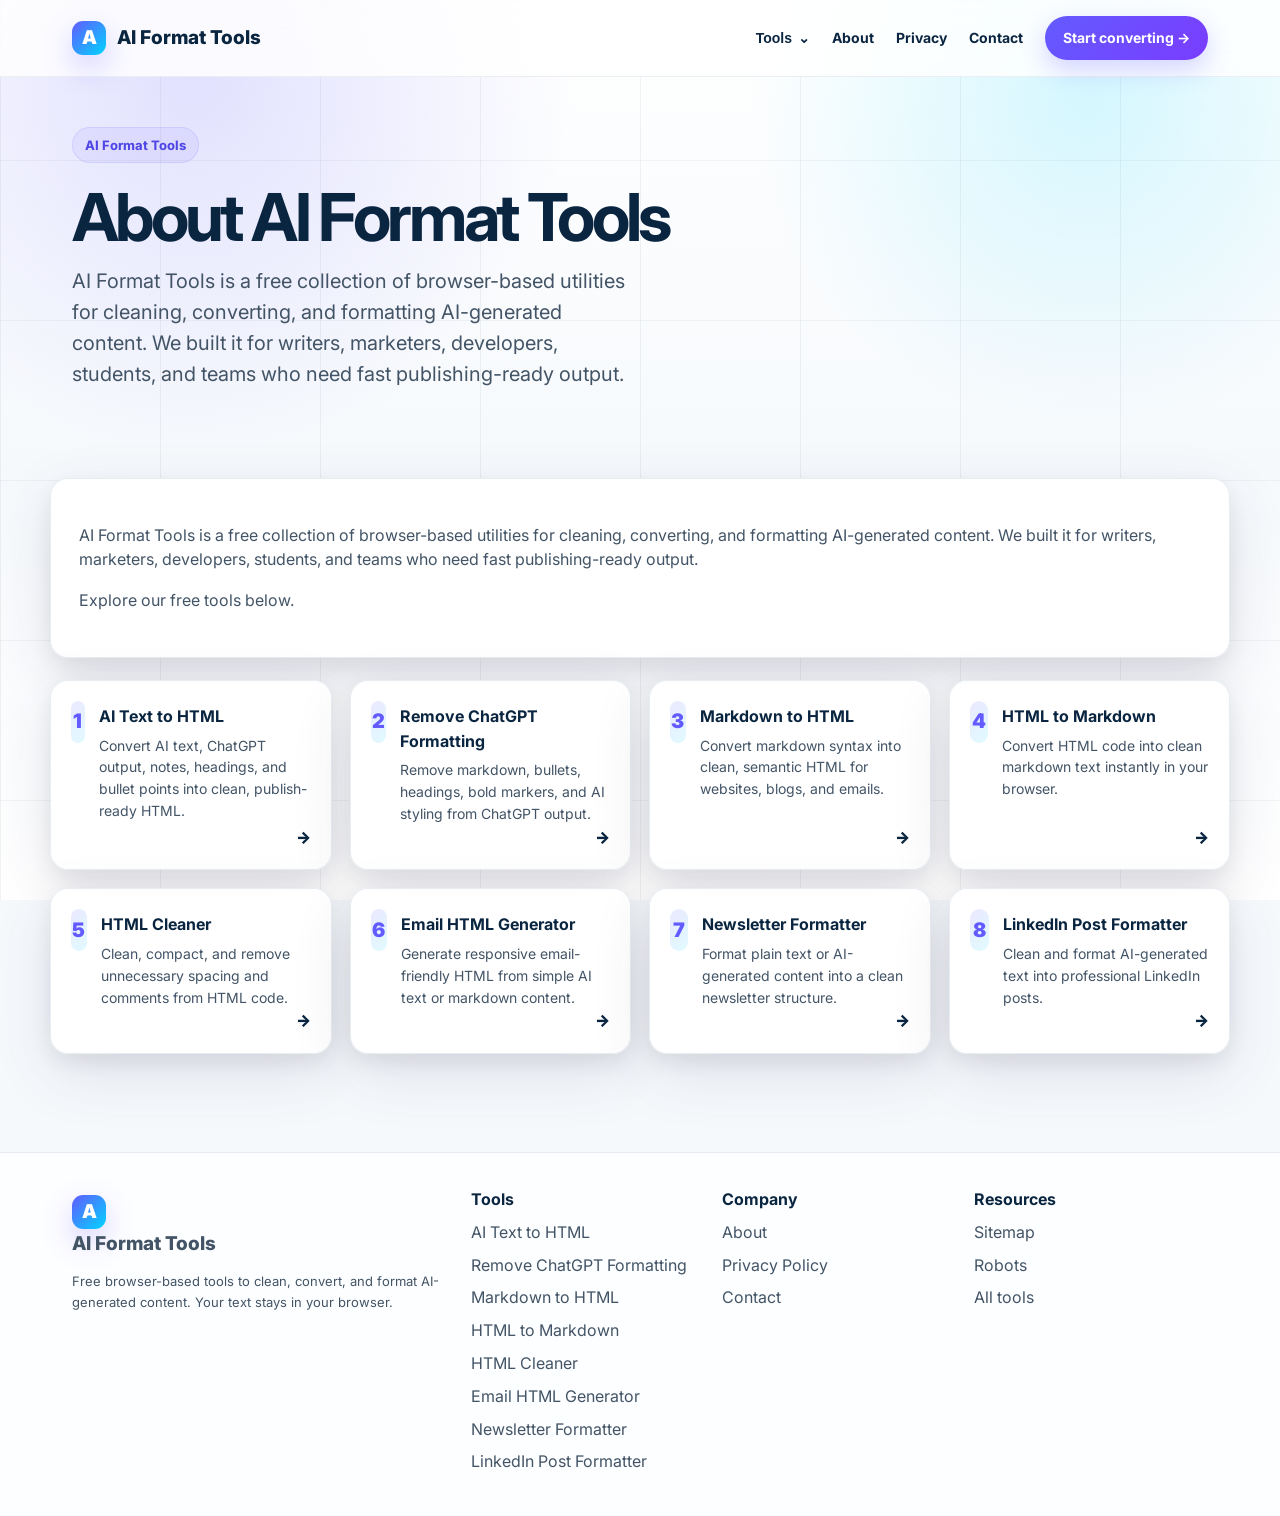
==== commit c75725e9: "Add files via upload" ====
--- a/about.html
+++ b/about.html
@@ -1 +1 @@
-<!doctype html><html lang="en"><head><meta charset="utf-8"><meta name="viewport" content="width=device-width,initial-scale=1"><title>About AI Format Tools | AI Format Tools</title><meta name="description" content="AI Format Tools is a free collection of browser-based utilities for cleaning, converting, and formatting AI-generated content. We built it for writers, marketers, developers, students, and teams who need fast publishing-ready output."><link rel="canonical" href="https://aiformattools.com/"><link rel="icon" href="favicon.svg"><link rel="preconnect" href="https://fonts.googleapis.com"><link rel="preconnect" href="https://fonts.gstatic.com" crossorigin><link href="https://fonts.googleapis.com/css2?family=Inter:wght@400;500;600;700;800;900&display=swap" rel="stylesheet"><link rel="stylesheet" href="styles.css"><script defer src="analytics.js"></script><script defer src="script.js"></script></head><body><div class="page-bg"></div><header class="topbar"><nav class="nav"><a class="brand" href="index.html"><span class="logo">A</span><span>AI Format Tools</span></a><button class="mobile-toggle" onclick="toggleMenu()">☰</button><div class="navlinks"><a href="index.html">AI Text to HTML</a><a href="remove-chatgpt-formatting.html">Remove ChatGPT Formatting</a><a href="markdown-to-html.html">Markdown to HTML</a><a href="html-to-markdown.html">HTML to Markdown</a><a href="html-cleaner.html">HTML Cleaner</a><a href="email-html-generator.html">Email HTML Generator</a><a href="newsletter-formatter.html">Newsletter Formatter</a><a href="linkedin-post-formatter.html">LinkedIn Post Formatter</a><a href="about.html">About</a><a href="contact.html">Contact</a><a class="nav-cta" href="index.html#tool">Start converting →</a></div></nav></header><main><section class="page-title container"><div class="eyebrow">AI Format Tools</div><h1>About AI Format Tools</h1><p class="lead">AI Format Tools is a free collection of browser-based utilities for cleaning, converting, and formatting AI-generated content. We built it for writers, marketers, developers, students, and teams who need fast publishing-ready output.</p></section><section class="container section"><div class="content-card"><p>AI Format Tools is a free collection of browser-based utilities for cleaning, converting, and formatting AI-generated content. We built it for writers, marketers, developers, students, and teams who need fast publishing-ready output.</p><p>Explore our free tools below.</p></div><div class="tools-grid"><a class="tool-card" href="index.html"><div class="tool-card-top"><div class="iconbox">1</div><div><h3>AI Text to HTML</h3><p>Convert AI text, ChatGPT output, notes, headings, and bullet points into clean, publish-ready HTML.</p></div></div><span class="arrow">→</span></a><a class="tool-card" href="remove-chatgpt-formatting.html"><div class="tool-card-top"><div class="iconbox">2</div><div><h3>Remove ChatGPT Formatting</h3><p>Remove markdown, bullets, headings, bold markers, and AI styling from ChatGPT output.</p></div></div><span class="arrow">→</span></a><a class="tool-card" href="markdown-to-html.html"><div class="tool-card-top"><div class="iconbox">3</div><div><h3>Markdown to HTML</h3><p>Convert markdown syntax into clean, semantic HTML for websites, blogs, and emails.</p></div></div><span class="arrow">→</span></a><a class="tool-card" href="html-to-markdown.html"><div class="tool-card-top"><div class="iconbox">4</div><div><h3>HTML to Markdown</h3><p>Convert HTML code into clean markdown text instantly in your browser.</p></div></div><span class="arrow">→</span></a><a class="tool-card" href="html-cleaner.html"><div class="tool-card-top"><div class="iconbox">5</div><div><h3>HTML Cleaner</h3><p>Clean, compact, and remove unnecessary spacing and comments from HTML code.</p></div></div><span class="arrow">→</span></a><a class="tool-card" href="email-html-generator.html"><div class="tool-card-top"><div class="iconbox">6</div><div><h3>Email HTML Generator</h3><p>Generate responsive email-friendly HTML from simple AI text or markdown content.</p></div></div><span class="arrow">→</span></a><a class="tool-card" href="newsletter-formatter.html"><div class="tool-card-top"><div class="iconbox">7</div><div><h3>Newsletter Formatter</h3><p>Format plain text or AI-generated content into a clean newsletter structure.</p></div></div><span class="arrow">→</span></a><a class="tool-card" href="linkedin-post-formatter.html"><div class="tool-card-top"><div class="iconbox">8</div><div><h3>LinkedIn Post Formatter</h3><p>Clean and format AI-generated text into professional LinkedIn posts.</p></div></div><span class="arrow">→</span></a></div></section></main><footer class="footer"><div class="footer-inner"><div><a class="brand" href="index.html"><span class="logo">A</span><span>AI Format Tools</span></a><p class="small">Free browser-based tools to clean, convert, and format AI-generated content. Your text stays in your browser.</p></div><div class="footer-links"><div><strong>Tools</strong><a href="index.html">AI Text to HTML</a><a href="remove-chatgpt-formatting.html">Remove ChatGPT Formatting</a><a href="markdown-to-html.html">Markdown to HTML</a><a href="html-to-markdown.html">HTML to Markdown</a><a href="html-cleaner.html">HTML Cleaner</a><a href="email-html-generator.html">Email HTML Generator</a><a href="newsletter-formatter.html">Newsletter Formatter</a><a href="linkedin-post-formatter.html">LinkedIn Post Formatter</a></div><div><strong>Company</strong><a href="about.html">About</a><a href="privacy.html">Privacy Policy</a><a href="contact.html">Contact</a></div><div><strong>Resources</strong><a href="sitemap.xml">Sitemap</a><a href="robots.txt">Robots</a><a href="index.html#tools">All tools</a></div></div></div></footer></body></html>+<!doctype html><html lang="en"><head><meta charset="utf-8"><meta name="viewport" content="width=device-width,initial-scale=1"><title>About AI Format Tools | AI Format Tools</title><meta name="description" content="AI Format Tools is a free collection of browser-based utilities for cleaning, converting, and formatting AI-generated content. We built it for writers, marketers, developers, students, and teams who need fast publishing-ready output."><link rel="canonical" href="https://aiformattools.com/"><link rel="icon" href="favicon.svg"><link rel="preconnect" href="https://fonts.googleapis.com"><link rel="preconnect" href="https://fonts.gstatic.com" crossorigin><link href="https://fonts.googleapis.com/css2?family=Inter:wght@400;500;600;700;800;900&display=swap" rel="stylesheet"><link rel="stylesheet" href="styles.css"><script defer src="analytics.js"></script><script defer src="script.js"></script></head><body><div class="page-bg"></div><header class="topbar"><nav class="nav"><a class="brand" href="index.html"><span class="logo">A</span><span>AI Format Tools</span></a><button class="mobile-toggle" onclick="toggleMenu()" aria-label="Open menu">☰</button><div class="navlinks" id="siteMenu"><div class="nav-dropdown"><button class="nav-dropbtn" onclick="toggleToolsMenu(event)">Tools <span>⌄</span></button><div class="mega-menu"><a href="index.html"><strong>AI Text to HTML</strong><small>Convert AI text to clean HTML</small></a><a href="remove-chatgpt-formatting.html"><strong>Remove ChatGPT Formatting</strong><small>Clean markdown and AI styling</small></a><a href="markdown-to-html.html"><strong>Markdown to HTML</strong><small>Turn markdown into HTML</small></a><a href="html-to-markdown.html"><strong>HTML to Markdown</strong><small>Convert HTML back to markdown</small></a><a href="html-cleaner.html"><strong>HTML Cleaner</strong><small>Clean and compact messy HTML</small></a><a href="email-html-generator.html"><strong>Email HTML Generator</strong><small>Create simple email HTML</small></a><a href="newsletter-formatter.html"><strong>Newsletter Formatter</strong><small>Format newsletter content</small></a><a href="linkedin-post-formatter.html"><strong>LinkedIn Post Formatter</strong><small>Polish posts for LinkedIn</small></a></div></div><a href="about.html">About</a><a href="privacy.html">Privacy</a><a href="contact.html">Contact</a><a class="nav-cta" href="index.html#tool">Start converting →</a></div></nav></header><main><section class="page-title container"><div class="eyebrow">AI Format Tools</div><h1>About AI Format Tools</h1><p class="lead">AI Format Tools is a free collection of browser-based utilities for cleaning, converting, and formatting AI-generated content. We built it for writers, marketers, developers, students, and teams who need fast publishing-ready output.</p></section><section class="container section"><div class="content-card"><p>AI Format Tools is a free collection of browser-based utilities for cleaning, converting, and formatting AI-generated content. We built it for writers, marketers, developers, students, and teams who need fast publishing-ready output.</p><p>Explore our free tools below.</p></div><div class="tools-grid"><a class="tool-card" href="index.html"><div class="tool-card-top"><div class="iconbox">1</div><div><h3>AI Text to HTML</h3><p>Convert AI text, ChatGPT output, notes, headings, and bullet points into clean, publish-ready HTML.</p></div></div><span class="arrow">→</span></a><a class="tool-card" href="remove-chatgpt-formatting.html"><div class="tool-card-top"><div class="iconbox">2</div><div><h3>Remove ChatGPT Formatting</h3><p>Remove markdown, bullets, headings, bold markers, and AI styling from ChatGPT output.</p></div></div><span class="arrow">→</span></a><a class="tool-card" href="markdown-to-html.html"><div class="tool-card-top"><div class="iconbox">3</div><div><h3>Markdown to HTML</h3><p>Convert markdown syntax into clean, semantic HTML for websites, blogs, and emails.</p></div></div><span class="arrow">→</span></a><a class="tool-card" href="html-to-markdown.html"><div class="tool-card-top"><div class="iconbox">4</div><div><h3>HTML to Markdown</h3><p>Convert HTML code into clean markdown text instantly in your browser.</p></div></div><span class="arrow">→</span></a><a class="tool-card" href="html-cleaner.html"><div class="tool-card-top"><div class="iconbox">5</div><div><h3>HTML Cleaner</h3><p>Clean, compact, and remove unnecessary spacing and comments from HTML code.</p></div></div><span class="arrow">→</span></a><a class="tool-card" href="email-html-generator.html"><div class="tool-card-top"><div class="iconbox">6</div><div><h3>Email HTML Generator</h3><p>Generate responsive email-friendly HTML from simple AI text or markdown content.</p></div></div><span class="arrow">→</span></a><a class="tool-card" href="newsletter-formatter.html"><div class="tool-card-top"><div class="iconbox">7</div><div><h3>Newsletter Formatter</h3><p>Format plain text or AI-generated content into a clean newsletter structure.</p></div></div><span class="arrow">→</span></a><a class="tool-card" href="linkedin-post-formatter.html"><div class="tool-card-top"><div class="iconbox">8</div><div><h3>LinkedIn Post Formatter</h3><p>Clean and format AI-generated text into professional LinkedIn posts.</p></div></div><span class="arrow">→</span></a></div></section></main><footer class="footer"><div class="footer-inner"><div><a class="brand" href="index.html"><span class="logo">A</span><span>AI Format Tools</span></a><p class="small">Free browser-based tools to clean, convert, and format AI-generated content. Your text stays in your browser.</p></div><div class="footer-links"><div><strong>Tools</strong><a href="index.html">AI Text to HTML</a><a href="remove-chatgpt-formatting.html">Remove ChatGPT Formatting</a><a href="markdown-to-html.html">Markdown to HTML</a><a href="html-to-markdown.html">HTML to Markdown</a><a href="html-cleaner.html">HTML Cleaner</a><a href="email-html-generator.html">Email HTML Generator</a><a href="newsletter-formatter.html">Newsletter Formatter</a><a href="linkedin-post-formatter.html">LinkedIn Post Formatter</a></div><div><strong>Company</strong><a href="about.html">About</a><a href="privacy.html">Privacy Policy</a><a href="contact.html">Contact</a></div><div><strong>Resources</strong><a href="sitemap.xml">Sitemap</a><a href="robots.txt">Robots</a><a href="index.html#tools">All tools</a></div></div></div></footer></body></html>
--- a/styles.css
+++ b/styles.css
@@ -1 +1 @@
-:root{--bg:#f6f9fc;--surface:#fff;--ink:#0a2540;--muted:#425466;--line:#e6ebf1;--blue:#635bff;--purple:#7a3cff;--cyan:#00d4ff;--green:#00d084;--shadow:0 20px 60px rgba(50,50,93,.12),0 8px 24px rgba(0,0,0,.08);--radius:18px}*{box-sizing:border-box}html{scroll-behavior:smooth}body{margin:0;font-family:Inter,ui-sans-serif,system-ui,-apple-system,BlinkMacSystemFont,"Segoe UI",Roboto,Arial,sans-serif;background:var(--bg);color:var(--ink);line-height:1.55}.page-bg{position:fixed;inset:0;z-index:-2;background:linear-gradient(180deg,#fff 0%,#f6f9fc 52%,#fff 100%)}.page-bg:before{content:"";position:absolute;inset:0;background:radial-gradient(circle at 15% 8%,rgba(99,91,255,.18),transparent 28%),radial-gradient(circle at 85% 10%,rgba(0,212,255,.16),transparent 25%),linear-gradient(90deg,rgba(10,37,64,.055) 1px,transparent 1px),linear-gradient(rgba(10,37,64,.045) 1px,transparent 1px);background-size:auto,auto,160px 160px,160px 160px}.topbar{position:sticky;top:0;z-index:50;background:rgba(255,255,255,.82);backdrop-filter:blur(18px);border-bottom:1px solid rgba(230,235,241,.8)}.nav{max-width:1180px;margin:auto;display:flex;align-items:center;justify-content:space-between;padding:16px 22px}.brand{display:flex;align-items:center;gap:11px;text-decoration:none;color:var(--ink);font-weight:800;font-size:19px}.logo{width:34px;height:34px;border-radius:11px;background:linear-gradient(135deg,var(--blue),var(--cyan));display:grid;place-items:center;color:#fff;font-weight:900;box-shadow:0 12px 30px rgba(99,91,255,.28)}.navlinks{display:flex;align-items:center;gap:26px}.navlinks a{color:var(--ink);text-decoration:none;font-weight:650;font-size:14px}.navlinks a:hover{color:var(--blue)}.nav-cta{background:linear-gradient(135deg,var(--blue),var(--purple));color:#fff!important;padding:10px 18px;border-radius:10px;box-shadow:0 10px 24px rgba(99,91,255,.25)}.mobile-toggle{display:none;border:0;background:#fff;border:1px solid var(--line);border-radius:10px;padding:8px 10px;color:var(--ink)}.container{max-width:1180px;margin:auto;padding:0 22px}.hero{display:grid;grid-template-columns:1fr 1.15fr;gap:52px;align-items:center;padding:72px 22px 54px}.eyebrow{display:inline-flex;align-items:center;gap:8px;border:1px solid rgba(99,91,255,.13);background:rgba(99,91,255,.08);color:#4f46e5;border-radius:999px;padding:7px 12px;font-size:13px;font-weight:750;margin-bottom:22px}.hero h1{font-size:clamp(48px,7vw,82px);line-height:.94;letter-spacing:-.065em;margin:0 0 22px}.gradient-text{background:linear-gradient(135deg,#0a2540 0%,#635bff 45%,#7a3cff 100%);-webkit-background-clip:text;background-clip:text;color:transparent}.lead{font-size:20px;color:var(--muted);max-width:560px;margin:0 0 30px}.trust-row{display:flex;flex-wrap:wrap;gap:18px;margin:0 0 34px;color:#3a4a5b;font-size:14px}.trust-row span{display:flex;gap:8px;align-items:center}.dot{width:16px;height:16px;border-radius:99px;background:var(--blue);color:#fff;font-size:11px;display:grid;place-items:center}.actions{display:flex;align-items:center;gap:18px;flex-wrap:wrap}.btn{display:inline-flex;align-items:center;justify-content:center;gap:10px;border:0;border-radius:10px;padding:13px 20px;font-weight:800;text-decoration:none;cursor:pointer;font-size:14px;transition:.2s ease}.btn-primary{background:linear-gradient(135deg,var(--blue),var(--purple));color:#fff;box-shadow:0 16px 35px rgba(99,91,255,.28)}.btn-primary:hover{transform:translateY(-1px);box-shadow:0 20px 42px rgba(99,91,255,.34)}.btn-secondary{background:#fff;color:var(--ink);border:1px solid var(--line)}.btn-ghost{background:transparent;color:var(--blue)}.demo-card,.tool-panel,.content-card,.tool-card,.feature-card{background:rgba(255,255,255,.92);border:1px solid rgba(230,235,241,.9);border-radius:var(--radius);box-shadow:var(--shadow)}.demo-card{overflow:hidden}.demo-head,.tool-head{display:flex;align-items:center;justify-content:space-between;padding:18px 20px;border-bottom:1px solid var(--line)}.demo-title,.tool-title{display:flex;align-items:center;gap:13px}.iconbox{width:42px;height:42px;border-radius:12px;background:linear-gradient(135deg,rgba(99,91,255,.13),rgba(0,212,255,.12));display:grid;place-items:center;color:var(--blue);font-weight:900;font-size:20px}.demo-body,.tool-body{padding:20px}.demo-grid,.workspace-grid{display:grid;grid-template-columns:1fr 1fr;gap:18px}.field-head{display:flex;justify-content:space-between;align-items:center;margin:0 0 9px;font-weight:800;font-size:13px;color:var(--ink)}.count{font-weight:600;color:var(--muted)}textarea,.output,.preview{width:100%;min-height:235px;border:1px solid #cfd7df;border-radius:10px;background:#fff;color:var(--ink);padding:15px;font:14px/1.6 ui-monospace,SFMono-Regular,Menlo,Monaco,Consolas,"Liberation Mono",monospace;resize:vertical;outline:0}textarea:focus{border-color:var(--blue);box-shadow:0 0 0 4px rgba(99,91,255,.12)}.output{white-space:pre-wrap;overflow:auto}.preview{font-family:Inter,system-ui,sans-serif;overflow:auto}.button-row{display:flex;gap:12px;flex-wrap:wrap;margin-top:16px}.section{padding:38px 0}.section-head{display:flex;align-items:end;justify-content:space-between;gap:20px;margin-bottom:24px}.section-kicker{text-transform:uppercase;letter-spacing:.18em;color:var(--blue);font-weight:900;font-size:13px;margin:0 0 8px}.section h2{font-size:34px;line-height:1.08;letter-spacing:-.035em;margin:0}.section p{color:var(--muted)}.tools-grid{display:grid;grid-template-columns:repeat(4,1fr);gap:18px}.tool-card{padding:20px;text-decoration:none;color:var(--ink);transition:.18s ease;min-height:154px;display:flex;flex-direction:column;justify-content:space-between}.tool-card:hover{transform:translateY(-3px);box-shadow:0 28px 65px rgba(50,50,93,.15),0 12px 28px rgba(0,0,0,.09)}.tool-card-top{display:flex;gap:14px;align-items:flex-start}.tool-card h3{font-size:16px;margin:3px 0 6px}.tool-card p{font-size:14px;margin:0;color:var(--muted)}.arrow{align-self:flex-end;color:var(--ink);font-weight:900}.features{display:grid;grid-template-columns:repeat(3,1fr);gap:18px}.feature-card{padding:24px;display:flex;gap:16px;align-items:flex-start}.feature-card h3{margin:0 0 6px}.feature-card p{margin:0;color:var(--muted);font-size:14px}.main-layout{display:grid;grid-template-columns:1fr 310px;gap:24px;padding:40px 22px}.sidebar{display:flex;flex-direction:column;gap:18px}.mini-list{list-style:none;padding:0;margin:0}.mini-list li{border-bottom:1px solid var(--line)}.mini-list li:last-child{border-bottom:0}.mini-list a{display:flex;justify-content:space-between;padding:12px 0;text-decoration:none;color:var(--ink);font-weight:650}.mini-list a:hover{color:var(--blue)}.tool-panel{overflow:hidden}.page-title{padding:50px 22px 20px}.page-title h1{font-size:clamp(42px,6vw,66px);line-height:.98;letter-spacing:-.055em;margin:0 0 16px}.content-card{padding:28px;margin-bottom:22px}.content-card h2{font-size:28px;letter-spacing:-.025em;margin-top:0}.content-card h3{margin-bottom:6px}.ad-slot{border:1px dashed #b8c4d1;background:rgba(255,255,255,.65);border-radius:14px;padding:28px;text-align:center;color:var(--muted);font-weight:700}.footer{margin-top:60px;border-top:1px solid var(--line);background:rgba(255,255,255,.8)}.footer-inner{max-width:1180px;margin:auto;padding:34px 22px;display:grid;grid-template-columns:1fr 2fr;gap:30px}.footer-links{display:grid;grid-template-columns:repeat(3,1fr);gap:18px}.footer a{color:var(--muted);text-decoration:none;display:block;margin:8px 0}.footer a:hover{color:var(--blue)}.small{font-size:13px;color:var(--muted)}@media(max-width:980px){.hero,.main-layout{grid-template-columns:1fr}.tools-grid{grid-template-columns:repeat(2,1fr)}.features{grid-template-columns:1fr}.demo-grid,.workspace-grid{grid-template-columns:1fr}.navlinks{display:none;position:absolute;left:22px;right:22px;top:68px;background:#fff;border:1px solid var(--line);border-radius:16px;box-shadow:var(--shadow);padding:18px;flex-direction:column;align-items:flex-start}.navlinks.open{display:flex}.mobile-toggle{display:block}.footer-inner{grid-template-columns:1fr}.footer-links{grid-template-columns:1fr 1fr}}@media(max-width:620px){.hero{padding-top:48px}.tools-grid{grid-template-columns:1fr}.actions{align-items:stretch}.btn{width:100%}.section-head{display:block}.footer-links{grid-template-columns:1fr}}
+:root{--bg:#f6f9fc;--surface:#fff;--ink:#0a2540;--muted:#425466;--line:#e6ebf1;--blue:#635bff;--purple:#7a3cff;--cyan:#00d4ff;--green:#00d084;--shadow:0 20px 60px rgba(50,50,93,.12),0 8px 24px rgba(0,0,0,.08);--radius:18px}*{box-sizing:border-box}html{scroll-behavior:smooth}body{margin:0;font-family:Inter,ui-sans-serif,system-ui,-apple-system,BlinkMacSystemFont,"Segoe UI",Roboto,Arial,sans-serif;background:var(--bg);color:var(--ink);line-height:1.55}.page-bg{position:fixed;inset:0;z-index:-2;background:linear-gradient(180deg,#fff 0%,#f6f9fc 52%,#fff 100%)}.page-bg:before{content:"";position:absolute;inset:0;background:radial-gradient(circle at 15% 8%,rgba(99,91,255,.18),transparent 28%),radial-gradient(circle at 85% 10%,rgba(0,212,255,.16),transparent 25%),linear-gradient(90deg,rgba(10,37,64,.055) 1px,transparent 1px),linear-gradient(rgba(10,37,64,.045) 1px,transparent 1px);background-size:auto,auto,160px 160px,160px 160px}.topbar{position:sticky;top:0;z-index:50;background:rgba(255,255,255,.82);backdrop-filter:blur(18px);border-bottom:1px solid rgba(230,235,241,.8)}.nav{max-width:1180px;margin:auto;display:flex;align-items:center;justify-content:space-between;padding:16px 22px}.brand{display:flex;align-items:center;gap:11px;text-decoration:none;color:var(--ink);font-weight:800;font-size:19px}.logo{width:34px;height:34px;border-radius:11px;background:linear-gradient(135deg,var(--blue),var(--cyan));display:grid;place-items:center;color:#fff;font-weight:900;box-shadow:0 12px 30px rgba(99,91,255,.28)}.navlinks{display:flex;align-items:center;gap:22px}.navlinks a{color:var(--ink);text-decoration:none;font-weight:700;font-size:14px}.navlinks>a:hover,.nav-dropbtn:hover{color:var(--blue)}.nav-cta{background:linear-gradient(135deg,var(--blue),var(--purple));color:#fff!important;padding:11px 18px;border-radius:999px;box-shadow:0 10px 24px rgba(99,91,255,.25)}.mobile-toggle{display:none;background:#fff;border:1px solid var(--line);border-radius:12px;padding:9px 12px;color:var(--ink);font-size:18px}.nav-dropdown{position:relative}.nav-dropbtn{display:flex;align-items:center;gap:6px;border:0;background:transparent;color:var(--ink);font-weight:800;font-size:14px;cursor:pointer;padding:10px 0}.mega-menu{position:absolute;top:42px;left:50%;transform:translateX(-50%) translateY(8px);width:560px;display:grid;grid-template-columns:1fr 1fr;gap:6px;padding:14px;background:rgba(255,255,255,.96);border:1px solid rgba(230,235,241,.95);border-radius:18px;box-shadow:0 28px 70px rgba(10,37,64,.16),0 10px 26px rgba(0,0,0,.08);opacity:0;visibility:hidden;pointer-events:none;transition:.18s ease;backdrop-filter:blur(18px)}.nav-dropdown:hover .mega-menu,.nav-dropdown.open .mega-menu{opacity:1;visibility:visible;pointer-events:auto;transform:translateX(-50%) translateY(0)}.mega-menu a{display:block;padding:14px;border-radius:13px}.mega-menu a:hover{background:#f6f9fc}.mega-menu strong{display:block;color:var(--ink);font-size:14px;margin-bottom:3px}.mega-menu small{display:block;color:var(--muted);font-weight:550;line-height:1.35}.container{max-width:1180px;margin:auto;padding:0 22px}.hero{display:grid;grid-template-columns:1fr 1.15fr;gap:52px;align-items:center;padding:72px 22px 54px}.eyebrow{display:inline-flex;align-items:center;gap:8px;border:1px solid rgba(99,91,255,.13);background:rgba(99,91,255,.08);color:#4f46e5;border-radius:999px;padding:7px 12px;font-size:13px;font-weight:750;margin-bottom:22px}.hero h1{font-size:clamp(48px,7vw,82px);line-height:.94;letter-spacing:-.065em;margin:0 0 22px}.gradient-text{background:linear-gradient(135deg,#0a2540 0%,#635bff 45%,#7a3cff 100%);-webkit-background-clip:text;background-clip:text;color:transparent}.lead{font-size:20px;color:var(--muted);max-width:560px;margin:0 0 30px}.trust-row{display:flex;flex-wrap:wrap;gap:18px;margin:0 0 34px;color:#3a4a5b;font-size:14px}.trust-row span{display:flex;gap:8px;align-items:center}.dot{width:16px;height:16px;border-radius:99px;background:var(--blue);color:#fff;font-size:11px;display:grid;place-items:center}.actions{display:flex;align-items:center;gap:18px;flex-wrap:wrap}.btn{display:inline-flex;align-items:center;justify-content:center;gap:10px;border:0;border-radius:10px;padding:13px 20px;font-weight:800;text-decoration:none;cursor:pointer;font-size:14px;transition:.2s ease}.btn-primary{background:linear-gradient(135deg,var(--blue),var(--purple));color:#fff;box-shadow:0 16px 35px rgba(99,91,255,.28)}.btn-primary:hover{transform:translateY(-1px);box-shadow:0 20px 42px rgba(99,91,255,.34)}.btn-secondary{background:#fff;color:var(--ink);border:1px solid var(--line)}.btn-ghost{background:transparent;color:var(--blue)}.demo-card,.tool-panel,.content-card,.tool-card,.feature-card{background:rgba(255,255,255,.92);border:1px solid rgba(230,235,241,.9);border-radius:var(--radius);box-shadow:var(--shadow)}.demo-card{overflow:hidden}.demo-head,.tool-head{display:flex;align-items:center;justify-content:space-between;padding:18px 20px;border-bottom:1px solid var(--line)}.demo-title,.tool-title{display:flex;align-items:center;gap:13px}.iconbox{width:42px;height:42px;border-radius:12px;background:linear-gradient(135deg,rgba(99,91,255,.13),rgba(0,212,255,.12));display:grid;place-items:center;color:var(--blue);font-weight:900;font-size:20px}.demo-body,.tool-body{padding:20px}.demo-grid,.workspace-grid{display:grid;grid-template-columns:1fr 1fr;gap:18px}.field-head{display:flex;justify-content:space-between;align-items:center;margin:0 0 9px;font-weight:800;font-size:13px;color:var(--ink)}.count{font-weight:600;color:var(--muted)}textarea,.output,.preview{width:100%;min-height:235px;border:1px solid #cfd7df;border-radius:10px;background:#fff;color:var(--ink);padding:15px;font:14px/1.6 ui-monospace,SFMono-Regular,Menlo,Monaco,Consolas,"Liberation Mono",monospace;resize:vertical;outline:0}textarea:focus{border-color:var(--blue);box-shadow:0 0 0 4px rgba(99,91,255,.12)}.output{white-space:pre-wrap;overflow:auto}.preview{font-family:Inter,system-ui,sans-serif;overflow:auto}.button-row{display:flex;gap:12px;flex-wrap:wrap;margin-top:16px}.section{padding:38px 0}.section-head{display:flex;align-items:end;justify-content:space-between;gap:20px;margin-bottom:24px}.section-kicker{text-transform:uppercase;letter-spacing:.18em;color:var(--blue);font-weight:900;font-size:13px;margin:0 0 8px}.section h2{font-size:34px;line-height:1.08;letter-spacing:-.035em;margin:0}.section p{color:var(--muted)}.tools-grid{display:grid;grid-template-columns:repeat(4,1fr);gap:18px}.tool-card{padding:20px;text-decoration:none;color:var(--ink);transition:.18s ease;min-height:154px;display:flex;flex-direction:column;justify-content:space-between}.tool-card:hover{transform:translateY(-3px);box-shadow:0 28px 65px rgba(50,50,93,.15),0 12px 28px rgba(0,0,0,.09)}.tool-card-top{display:flex;gap:14px;align-items:flex-start}.tool-card h3{font-size:16px;margin:3px 0 6px}.tool-card p{font-size:14px;margin:0;color:var(--muted)}.arrow{align-self:flex-end;color:var(--ink);font-weight:900}.features{display:grid;grid-template-columns:repeat(3,1fr);gap:18px}.feature-card{padding:24px;display:flex;gap:16px;align-items:flex-start}.feature-card h3{margin:0 0 6px}.feature-card p{margin:0;color:var(--muted);font-size:14px}.main-layout{display:grid;grid-template-columns:1fr 310px;gap:24px;padding:40px 22px}.sidebar{display:flex;flex-direction:column;gap:18px}.mini-list{list-style:none;padding:0;margin:0}.mini-list li{border-bottom:1px solid var(--line)}.mini-list li:last-child{border-bottom:0}.mini-list a{display:flex;justify-content:space-between;padding:12px 0;text-decoration:none;color:var(--ink);font-weight:650}.mini-list a:hover{color:var(--blue)}.tool-panel{overflow:hidden}.page-title{padding:50px 22px 20px}.page-title h1{font-size:clamp(42px,6vw,66px);line-height:.98;letter-spacing:-.055em;margin:0 0 16px}.content-card{padding:28px;margin-bottom:22px}.content-card h2{font-size:28px;letter-spacing:-.025em;margin-top:0}.content-card h3{margin-bottom:6px}.ad-slot{border:1px dashed #b8c4d1;background:rgba(255,255,255,.65);border-radius:14px;padding:28px;text-align:center;color:var(--muted);font-weight:700}.footer{margin-top:60px;border-top:1px solid var(--line);background:rgba(255,255,255,.8)}.footer-inner{max-width:1180px;margin:auto;padding:34px 22px;display:grid;grid-template-columns:1fr 2fr;gap:30px}.footer-links{display:grid;grid-template-columns:repeat(3,1fr);gap:18px}.footer a{color:var(--muted);text-decoration:none;display:block;margin:8px 0}.footer a:hover{color:var(--blue)}.small{font-size:13px;color:var(--muted)}@media(max-width:980px){.hero,.main-layout{grid-template-columns:1fr}.tools-grid{grid-template-columns:repeat(2,1fr)}.features{grid-template-columns:1fr}.demo-grid,.workspace-grid{grid-template-columns:1fr}.navlinks{display:none;position:absolute;left:18px;right:18px;top:68px;background:#fff;border:1px solid var(--line);border-radius:18px;box-shadow:var(--shadow);padding:16px;flex-direction:column;align-items:stretch;gap:8px}.navlinks.open{display:flex}.navlinks>a,.nav-dropbtn{width:100%;padding:12px 10px;border-radius:12px;text-align:left}.navlinks>a:hover,.nav-dropbtn:hover{background:#f6f9fc}.nav-cta{text-align:center!important}.mobile-toggle{display:block}.nav-dropdown{width:100%}.mega-menu{position:static;width:100%;transform:none;display:none;grid-template-columns:1fr;padding:8px;margin-top:6px;opacity:1;visibility:visible;pointer-events:auto;box-shadow:none;background:#f6f9fc;border-radius:14px}.nav-dropdown.open .mega-menu{display:grid;transform:none}.nav-dropdown:hover .mega-menu{transform:none}.footer-inner{grid-template-columns:1fr}.footer-links{grid-template-columns:1fr 1fr}}@media(max-width:620px){.hero{padding-top:48px}.tools-grid{grid-template-columns:1fr}.actions{align-items:stretch}.btn{width:100%}.section-head{display:block}.footer-links{grid-template-columns:1fr}}
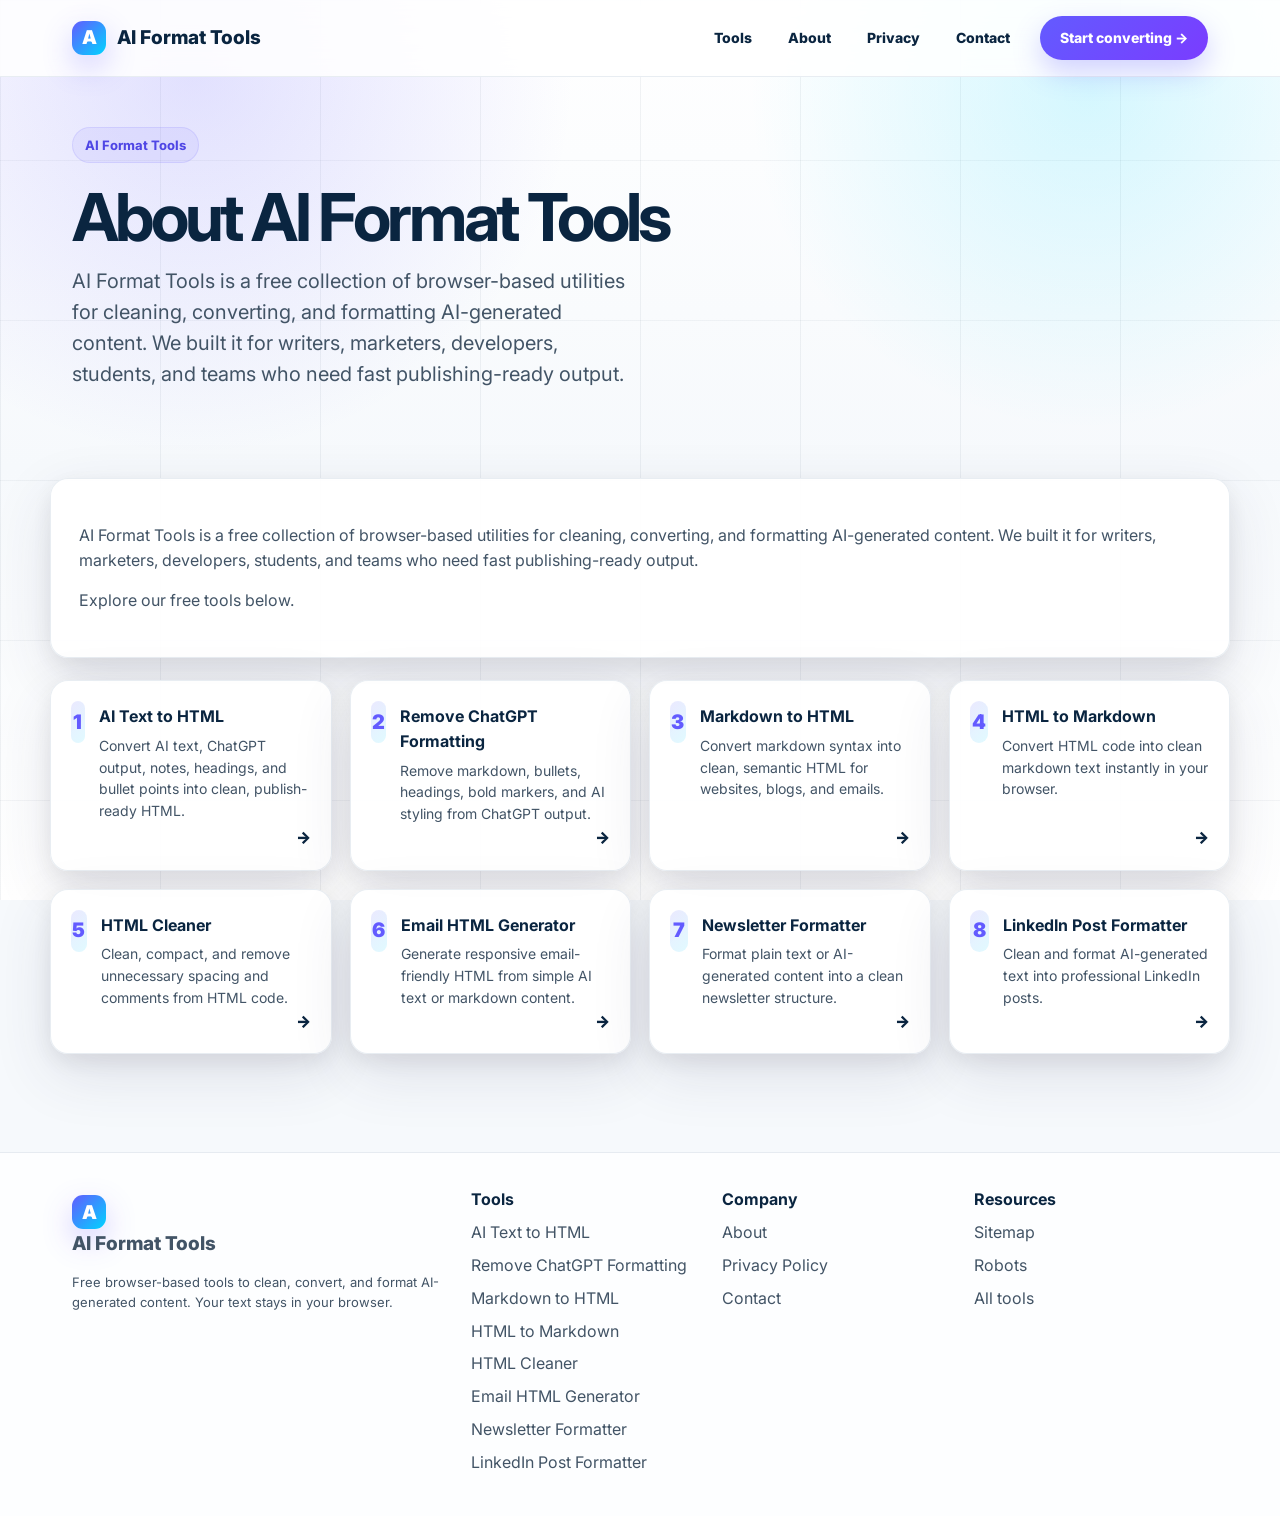
==== commit 0e501702: "Add files via upload" ====
--- a/about.html
+++ b/about.html
@@ -1 +1 @@
-<!doctype html><html lang="en"><head><meta charset="utf-8"><meta name="viewport" content="width=device-width,initial-scale=1"><title>About AI Format Tools | AI Format Tools</title><meta name="description" content="AI Format Tools is a free collection of browser-based utilities for cleaning, converting, and formatting AI-generated content. We built it for writers, marketers, developers, students, and teams who need fast publishing-ready output."><link rel="canonical" href="https://aiformattools.com/"><link rel="icon" href="favicon.svg"><link rel="preconnect" href="https://fonts.googleapis.com"><link rel="preconnect" href="https://fonts.gstatic.com" crossorigin><link href="https://fonts.googleapis.com/css2?family=Inter:wght@400;500;600;700;800;900&display=swap" rel="stylesheet"><link rel="stylesheet" href="styles.css"><script defer src="analytics.js"></script><script defer src="script.js"></script></head><body><div class="page-bg"></div><header class="topbar"><nav class="nav"><a class="brand" href="index.html"><span class="logo">A</span><span>AI Format Tools</span></a><button class="mobile-toggle" onclick="toggleMenu()" aria-label="Open menu">☰</button><div class="navlinks" id="siteMenu"><div class="nav-dropdown"><button class="nav-dropbtn" onclick="toggleToolsMenu(event)">Tools <span>⌄</span></button><div class="mega-menu"><a href="index.html"><strong>AI Text to HTML</strong><small>Convert AI text to clean HTML</small></a><a href="remove-chatgpt-formatting.html"><strong>Remove ChatGPT Formatting</strong><small>Clean markdown and AI styling</small></a><a href="markdown-to-html.html"><strong>Markdown to HTML</strong><small>Turn markdown into HTML</small></a><a href="html-to-markdown.html"><strong>HTML to Markdown</strong><small>Convert HTML back to markdown</small></a><a href="html-cleaner.html"><strong>HTML Cleaner</strong><small>Clean and compact messy HTML</small></a><a href="email-html-generator.html"><strong>Email HTML Generator</strong><small>Create simple email HTML</small></a><a href="newsletter-formatter.html"><strong>Newsletter Formatter</strong><small>Format newsletter content</small></a><a href="linkedin-post-formatter.html"><strong>LinkedIn Post Formatter</strong><small>Polish posts for LinkedIn</small></a></div></div><a href="about.html">About</a><a href="privacy.html">Privacy</a><a href="contact.html">Contact</a><a class="nav-cta" href="index.html#tool">Start converting →</a></div></nav></header><main><section class="page-title container"><div class="eyebrow">AI Format Tools</div><h1>About AI Format Tools</h1><p class="lead">AI Format Tools is a free collection of browser-based utilities for cleaning, converting, and formatting AI-generated content. We built it for writers, marketers, developers, students, and teams who need fast publishing-ready output.</p></section><section class="container section"><div class="content-card"><p>AI Format Tools is a free collection of browser-based utilities for cleaning, converting, and formatting AI-generated content. We built it for writers, marketers, developers, students, and teams who need fast publishing-ready output.</p><p>Explore our free tools below.</p></div><div class="tools-grid"><a class="tool-card" href="index.html"><div class="tool-card-top"><div class="iconbox">1</div><div><h3>AI Text to HTML</h3><p>Convert AI text, ChatGPT output, notes, headings, and bullet points into clean, publish-ready HTML.</p></div></div><span class="arrow">→</span></a><a class="tool-card" href="remove-chatgpt-formatting.html"><div class="tool-card-top"><div class="iconbox">2</div><div><h3>Remove ChatGPT Formatting</h3><p>Remove markdown, bullets, headings, bold markers, and AI styling from ChatGPT output.</p></div></div><span class="arrow">→</span></a><a class="tool-card" href="markdown-to-html.html"><div class="tool-card-top"><div class="iconbox">3</div><div><h3>Markdown to HTML</h3><p>Convert markdown syntax into clean, semantic HTML for websites, blogs, and emails.</p></div></div><span class="arrow">→</span></a><a class="tool-card" href="html-to-markdown.html"><div class="tool-card-top"><div class="iconbox">4</div><div><h3>HTML to Markdown</h3><p>Convert HTML code into clean markdown text instantly in your browser.</p></div></div><span class="arrow">→</span></a><a class="tool-card" href="html-cleaner.html"><div class="tool-card-top"><div class="iconbox">5</div><div><h3>HTML Cleaner</h3><p>Clean, compact, and remove unnecessary spacing and comments from HTML code.</p></div></div><span class="arrow">→</span></a><a class="tool-card" href="email-html-generator.html"><div class="tool-card-top"><div class="iconbox">6</div><div><h3>Email HTML Generator</h3><p>Generate responsive email-friendly HTML from simple AI text or markdown content.</p></div></div><span class="arrow">→</span></a><a class="tool-card" href="newsletter-formatter.html"><div class="tool-card-top"><div class="iconbox">7</div><div><h3>Newsletter Formatter</h3><p>Format plain text or AI-generated content into a clean newsletter structure.</p></div></div><span class="arrow">→</span></a><a class="tool-card" href="linkedin-post-formatter.html"><div class="tool-card-top"><div class="iconbox">8</div><div><h3>LinkedIn Post Formatter</h3><p>Clean and format AI-generated text into professional LinkedIn posts.</p></div></div><span class="arrow">→</span></a></div></section></main><footer class="footer"><div class="footer-inner"><div><a class="brand" href="index.html"><span class="logo">A</span><span>AI Format Tools</span></a><p class="small">Free browser-based tools to clean, convert, and format AI-generated content. Your text stays in your browser.</p></div><div class="footer-links"><div><strong>Tools</strong><a href="index.html">AI Text to HTML</a><a href="remove-chatgpt-formatting.html">Remove ChatGPT Formatting</a><a href="markdown-to-html.html">Markdown to HTML</a><a href="html-to-markdown.html">HTML to Markdown</a><a href="html-cleaner.html">HTML Cleaner</a><a href="email-html-generator.html">Email HTML Generator</a><a href="newsletter-formatter.html">Newsletter Formatter</a><a href="linkedin-post-formatter.html">LinkedIn Post Formatter</a></div><div><strong>Company</strong><a href="about.html">About</a><a href="privacy.html">Privacy Policy</a><a href="contact.html">Contact</a></div><div><strong>Resources</strong><a href="sitemap.xml">Sitemap</a><a href="robots.txt">Robots</a><a href="index.html#tools">All tools</a></div></div></div></footer></body></html>+<!doctype html><html lang="en"><head><meta charset="utf-8"><meta name="viewport" content="width=device-width,initial-scale=1"><title>About AI Format Tools | AI Format Tools</title><meta name="description" content="AI Format Tools is a free collection of browser-based utilities for cleaning, converting, and formatting AI-generated content. We built it for writers, marketers, developers, students, and teams who need fast publishing-ready output."><link rel="canonical" href="https://aiformattools.com/"><link rel="icon" href="favicon.svg"><link rel="preconnect" href="https://fonts.googleapis.com"><link rel="preconnect" href="https://fonts.gstatic.com" crossorigin><link href="https://fonts.googleapis.com/css2?family=Inter:wght@400;500;600;700;800;900&display=swap" rel="stylesheet"><link rel="stylesheet" href="styles.css"><script defer src="analytics.js"></script><script defer src="script.js"></script></head><body><div class="page-bg"></div><header class="topbar"><nav class="nav"><a class="brand" href="index.html"><span class="logo">A</span><span>AI Format Tools</span></a><button class="mobile-toggle" onclick="toggleMenu()" aria-label="Open menu" aria-controls="siteMenu" aria-expanded="false"><span></span><span></span><span></span></button><div class="navlinks" id="siteMenu"><a href="index.html#tools">Tools</a><a href="about.html">About</a><a href="privacy.html">Privacy</a><a href="contact.html">Contact</a><a class="nav-cta" href="index.html#tool">Start converting →</a></div></nav></header><main><section class="page-title container"><div class="eyebrow">AI Format Tools</div><h1>About AI Format Tools</h1><p class="lead">AI Format Tools is a free collection of browser-based utilities for cleaning, converting, and formatting AI-generated content. We built it for writers, marketers, developers, students, and teams who need fast publishing-ready output.</p></section><section class="container section"><div class="content-card"><p>AI Format Tools is a free collection of browser-based utilities for cleaning, converting, and formatting AI-generated content. We built it for writers, marketers, developers, students, and teams who need fast publishing-ready output.</p><p>Explore our free tools below.</p></div><div class="tools-grid"><a class="tool-card" href="index.html"><div class="tool-card-top"><div class="iconbox">1</div><div><h3>AI Text to HTML</h3><p>Convert AI text, ChatGPT output, notes, headings, and bullet points into clean, publish-ready HTML.</p></div></div><span class="arrow">→</span></a><a class="tool-card" href="remove-chatgpt-formatting.html"><div class="tool-card-top"><div class="iconbox">2</div><div><h3>Remove ChatGPT Formatting</h3><p>Remove markdown, bullets, headings, bold markers, and AI styling from ChatGPT output.</p></div></div><span class="arrow">→</span></a><a class="tool-card" href="markdown-to-html.html"><div class="tool-card-top"><div class="iconbox">3</div><div><h3>Markdown to HTML</h3><p>Convert markdown syntax into clean, semantic HTML for websites, blogs, and emails.</p></div></div><span class="arrow">→</span></a><a class="tool-card" href="html-to-markdown.html"><div class="tool-card-top"><div class="iconbox">4</div><div><h3>HTML to Markdown</h3><p>Convert HTML code into clean markdown text instantly in your browser.</p></div></div><span class="arrow">→</span></a><a class="tool-card" href="html-cleaner.html"><div class="tool-card-top"><div class="iconbox">5</div><div><h3>HTML Cleaner</h3><p>Clean, compact, and remove unnecessary spacing and comments from HTML code.</p></div></div><span class="arrow">→</span></a><a class="tool-card" href="email-html-generator.html"><div class="tool-card-top"><div class="iconbox">6</div><div><h3>Email HTML Generator</h3><p>Generate responsive email-friendly HTML from simple AI text or markdown content.</p></div></div><span class="arrow">→</span></a><a class="tool-card" href="newsletter-formatter.html"><div class="tool-card-top"><div class="iconbox">7</div><div><h3>Newsletter Formatter</h3><p>Format plain text or AI-generated content into a clean newsletter structure.</p></div></div><span class="arrow">→</span></a><a class="tool-card" href="linkedin-post-formatter.html"><div class="tool-card-top"><div class="iconbox">8</div><div><h3>LinkedIn Post Formatter</h3><p>Clean and format AI-generated text into professional LinkedIn posts.</p></div></div><span class="arrow">→</span></a></div></section></main><footer class="footer"><div class="footer-inner"><div><a class="brand" href="index.html"><span class="logo">A</span><span>AI Format Tools</span></a><p class="small">Free browser-based tools to clean, convert, and format AI-generated content. Your text stays in your browser.</p></div><div class="footer-links"><div><strong>Tools</strong><a href="index.html">AI Text to HTML</a><a href="remove-chatgpt-formatting.html">Remove ChatGPT Formatting</a><a href="markdown-to-html.html">Markdown to HTML</a><a href="html-to-markdown.html">HTML to Markdown</a><a href="html-cleaner.html">HTML Cleaner</a><a href="email-html-generator.html">Email HTML Generator</a><a href="newsletter-formatter.html">Newsletter Formatter</a><a href="linkedin-post-formatter.html">LinkedIn Post Formatter</a></div><div><strong>Company</strong><a href="about.html">About</a><a href="privacy.html">Privacy Policy</a><a href="contact.html">Contact</a></div><div><strong>Resources</strong><a href="sitemap.xml">Sitemap</a><a href="robots.txt">Robots</a><a href="index.html#tools">All tools</a></div></div></div></footer></body></html>
--- a/styles.css
+++ b/styles.css
@@ -1 +1,27 @@
 :root{--bg:#f6f9fc;--surface:#fff;--ink:#0a2540;--muted:#425466;--line:#e6ebf1;--blue:#635bff;--purple:#7a3cff;--cyan:#00d4ff;--green:#00d084;--shadow:0 20px 60px rgba(50,50,93,.12),0 8px 24px rgba(0,0,0,.08);--radius:18px}*{box-sizing:border-box}html{scroll-behavior:smooth}body{margin:0;font-family:Inter,ui-sans-serif,system-ui,-apple-system,BlinkMacSystemFont,"Segoe UI",Roboto,Arial,sans-serif;background:var(--bg);color:var(--ink);line-height:1.55}.page-bg{position:fixed;inset:0;z-index:-2;background:linear-gradient(180deg,#fff 0%,#f6f9fc 52%,#fff 100%)}.page-bg:before{content:"";position:absolute;inset:0;background:radial-gradient(circle at 15% 8%,rgba(99,91,255,.18),transparent 28%),radial-gradient(circle at 85% 10%,rgba(0,212,255,.16),transparent 25%),linear-gradient(90deg,rgba(10,37,64,.055) 1px,transparent 1px),linear-gradient(rgba(10,37,64,.045) 1px,transparent 1px);background-size:auto,auto,160px 160px,160px 160px}.topbar{position:sticky;top:0;z-index:50;background:rgba(255,255,255,.82);backdrop-filter:blur(18px);border-bottom:1px solid rgba(230,235,241,.8)}.nav{max-width:1180px;margin:auto;display:flex;align-items:center;justify-content:space-between;padding:16px 22px}.brand{display:flex;align-items:center;gap:11px;text-decoration:none;color:var(--ink);font-weight:800;font-size:19px}.logo{width:34px;height:34px;border-radius:11px;background:linear-gradient(135deg,var(--blue),var(--cyan));display:grid;place-items:center;color:#fff;font-weight:900;box-shadow:0 12px 30px rgba(99,91,255,.28)}.navlinks{display:flex;align-items:center;gap:22px}.navlinks a{color:var(--ink);text-decoration:none;font-weight:700;font-size:14px}.navlinks>a:hover,.nav-dropbtn:hover{color:var(--blue)}.nav-cta{background:linear-gradient(135deg,var(--blue),var(--purple));color:#fff!important;padding:11px 18px;border-radius:999px;box-shadow:0 10px 24px rgba(99,91,255,.25)}.mobile-toggle{display:none;background:#fff;border:1px solid var(--line);border-radius:12px;padding:9px 12px;color:var(--ink);font-size:18px}.nav-dropdown{position:relative}.nav-dropbtn{display:flex;align-items:center;gap:6px;border:0;background:transparent;color:var(--ink);font-weight:800;font-size:14px;cursor:pointer;padding:10px 0}.mega-menu{position:absolute;top:42px;left:50%;transform:translateX(-50%) translateY(8px);width:560px;display:grid;grid-template-columns:1fr 1fr;gap:6px;padding:14px;background:rgba(255,255,255,.96);border:1px solid rgba(230,235,241,.95);border-radius:18px;box-shadow:0 28px 70px rgba(10,37,64,.16),0 10px 26px rgba(0,0,0,.08);opacity:0;visibility:hidden;pointer-events:none;transition:.18s ease;backdrop-filter:blur(18px)}.nav-dropdown:hover .mega-menu,.nav-dropdown.open .mega-menu{opacity:1;visibility:visible;pointer-events:auto;transform:translateX(-50%) translateY(0)}.mega-menu a{display:block;padding:14px;border-radius:13px}.mega-menu a:hover{background:#f6f9fc}.mega-menu strong{display:block;color:var(--ink);font-size:14px;margin-bottom:3px}.mega-menu small{display:block;color:var(--muted);font-weight:550;line-height:1.35}.container{max-width:1180px;margin:auto;padding:0 22px}.hero{display:grid;grid-template-columns:1fr 1.15fr;gap:52px;align-items:center;padding:72px 22px 54px}.eyebrow{display:inline-flex;align-items:center;gap:8px;border:1px solid rgba(99,91,255,.13);background:rgba(99,91,255,.08);color:#4f46e5;border-radius:999px;padding:7px 12px;font-size:13px;font-weight:750;margin-bottom:22px}.hero h1{font-size:clamp(48px,7vw,82px);line-height:.94;letter-spacing:-.065em;margin:0 0 22px}.gradient-text{background:linear-gradient(135deg,#0a2540 0%,#635bff 45%,#7a3cff 100%);-webkit-background-clip:text;background-clip:text;color:transparent}.lead{font-size:20px;color:var(--muted);max-width:560px;margin:0 0 30px}.trust-row{display:flex;flex-wrap:wrap;gap:18px;margin:0 0 34px;color:#3a4a5b;font-size:14px}.trust-row span{display:flex;gap:8px;align-items:center}.dot{width:16px;height:16px;border-radius:99px;background:var(--blue);color:#fff;font-size:11px;display:grid;place-items:center}.actions{display:flex;align-items:center;gap:18px;flex-wrap:wrap}.btn{display:inline-flex;align-items:center;justify-content:center;gap:10px;border:0;border-radius:10px;padding:13px 20px;font-weight:800;text-decoration:none;cursor:pointer;font-size:14px;transition:.2s ease}.btn-primary{background:linear-gradient(135deg,var(--blue),var(--purple));color:#fff;box-shadow:0 16px 35px rgba(99,91,255,.28)}.btn-primary:hover{transform:translateY(-1px);box-shadow:0 20px 42px rgba(99,91,255,.34)}.btn-secondary{background:#fff;color:var(--ink);border:1px solid var(--line)}.btn-ghost{background:transparent;color:var(--blue)}.demo-card,.tool-panel,.content-card,.tool-card,.feature-card{background:rgba(255,255,255,.92);border:1px solid rgba(230,235,241,.9);border-radius:var(--radius);box-shadow:var(--shadow)}.demo-card{overflow:hidden}.demo-head,.tool-head{display:flex;align-items:center;justify-content:space-between;padding:18px 20px;border-bottom:1px solid var(--line)}.demo-title,.tool-title{display:flex;align-items:center;gap:13px}.iconbox{width:42px;height:42px;border-radius:12px;background:linear-gradient(135deg,rgba(99,91,255,.13),rgba(0,212,255,.12));display:grid;place-items:center;color:var(--blue);font-weight:900;font-size:20px}.demo-body,.tool-body{padding:20px}.demo-grid,.workspace-grid{display:grid;grid-template-columns:1fr 1fr;gap:18px}.field-head{display:flex;justify-content:space-between;align-items:center;margin:0 0 9px;font-weight:800;font-size:13px;color:var(--ink)}.count{font-weight:600;color:var(--muted)}textarea,.output,.preview{width:100%;min-height:235px;border:1px solid #cfd7df;border-radius:10px;background:#fff;color:var(--ink);padding:15px;font:14px/1.6 ui-monospace,SFMono-Regular,Menlo,Monaco,Consolas,"Liberation Mono",monospace;resize:vertical;outline:0}textarea:focus{border-color:var(--blue);box-shadow:0 0 0 4px rgba(99,91,255,.12)}.output{white-space:pre-wrap;overflow:auto}.preview{font-family:Inter,system-ui,sans-serif;overflow:auto}.button-row{display:flex;gap:12px;flex-wrap:wrap;margin-top:16px}.section{padding:38px 0}.section-head{display:flex;align-items:end;justify-content:space-between;gap:20px;margin-bottom:24px}.section-kicker{text-transform:uppercase;letter-spacing:.18em;color:var(--blue);font-weight:900;font-size:13px;margin:0 0 8px}.section h2{font-size:34px;line-height:1.08;letter-spacing:-.035em;margin:0}.section p{color:var(--muted)}.tools-grid{display:grid;grid-template-columns:repeat(4,1fr);gap:18px}.tool-card{padding:20px;text-decoration:none;color:var(--ink);transition:.18s ease;min-height:154px;display:flex;flex-direction:column;justify-content:space-between}.tool-card:hover{transform:translateY(-3px);box-shadow:0 28px 65px rgba(50,50,93,.15),0 12px 28px rgba(0,0,0,.09)}.tool-card-top{display:flex;gap:14px;align-items:flex-start}.tool-card h3{font-size:16px;margin:3px 0 6px}.tool-card p{font-size:14px;margin:0;color:var(--muted)}.arrow{align-self:flex-end;color:var(--ink);font-weight:900}.features{display:grid;grid-template-columns:repeat(3,1fr);gap:18px}.feature-card{padding:24px;display:flex;gap:16px;align-items:flex-start}.feature-card h3{margin:0 0 6px}.feature-card p{margin:0;color:var(--muted);font-size:14px}.main-layout{display:grid;grid-template-columns:1fr 310px;gap:24px;padding:40px 22px}.sidebar{display:flex;flex-direction:column;gap:18px}.mini-list{list-style:none;padding:0;margin:0}.mini-list li{border-bottom:1px solid var(--line)}.mini-list li:last-child{border-bottom:0}.mini-list a{display:flex;justify-content:space-between;padding:12px 0;text-decoration:none;color:var(--ink);font-weight:650}.mini-list a:hover{color:var(--blue)}.tool-panel{overflow:hidden}.page-title{padding:50px 22px 20px}.page-title h1{font-size:clamp(42px,6vw,66px);line-height:.98;letter-spacing:-.055em;margin:0 0 16px}.content-card{padding:28px;margin-bottom:22px}.content-card h2{font-size:28px;letter-spacing:-.025em;margin-top:0}.content-card h3{margin-bottom:6px}.ad-slot{border:1px dashed #b8c4d1;background:rgba(255,255,255,.65);border-radius:14px;padding:28px;text-align:center;color:var(--muted);font-weight:700}.footer{margin-top:60px;border-top:1px solid var(--line);background:rgba(255,255,255,.8)}.footer-inner{max-width:1180px;margin:auto;padding:34px 22px;display:grid;grid-template-columns:1fr 2fr;gap:30px}.footer-links{display:grid;grid-template-columns:repeat(3,1fr);gap:18px}.footer a{color:var(--muted);text-decoration:none;display:block;margin:8px 0}.footer a:hover{color:var(--blue)}.small{font-size:13px;color:var(--muted)}@media(max-width:980px){.hero,.main-layout{grid-template-columns:1fr}.tools-grid{grid-template-columns:repeat(2,1fr)}.features{grid-template-columns:1fr}.demo-grid,.workspace-grid{grid-template-columns:1fr}.navlinks{display:none;position:absolute;left:18px;right:18px;top:68px;background:#fff;border:1px solid var(--line);border-radius:18px;box-shadow:var(--shadow);padding:16px;flex-direction:column;align-items:stretch;gap:8px}.navlinks.open{display:flex}.navlinks>a,.nav-dropbtn{width:100%;padding:12px 10px;border-radius:12px;text-align:left}.navlinks>a:hover,.nav-dropbtn:hover{background:#f6f9fc}.nav-cta{text-align:center!important}.mobile-toggle{display:block}.nav-dropdown{width:100%}.mega-menu{position:static;width:100%;transform:none;display:none;grid-template-columns:1fr;padding:8px;margin-top:6px;opacity:1;visibility:visible;pointer-events:auto;box-shadow:none;background:#f6f9fc;border-radius:14px}.nav-dropdown.open .mega-menu{display:grid;transform:none}.nav-dropdown:hover .mega-menu{transform:none}.footer-inner{grid-template-columns:1fr}.footer-links{grid-template-columns:1fr 1fr}}@media(max-width:620px){.hero{padding-top:48px}.tools-grid{grid-template-columns:1fr}.actions{align-items:stretch}.btn{width:100%}.section-head{display:block}.footer-links{grid-template-columns:1fr}}
+
+
+/* Clean Stripe-inspired navigation fix */
+.topbar{position:sticky;top:0;z-index:100;background:rgba(255,255,255,.86);backdrop-filter:blur(22px);-webkit-backdrop-filter:blur(22px);border-bottom:1px solid rgba(230,235,241,.9)}
+.nav{max-width:1180px;margin:0 auto;display:flex;align-items:center;justify-content:space-between;gap:24px;padding:16px 22px;min-height:72px}
+.brand{flex:0 0 auto;white-space:nowrap}
+.navlinks{display:flex;align-items:center;justify-content:flex-end;gap:8px;position:static;background:transparent;border:0;box-shadow:none;padding:0}
+.navlinks a{display:inline-flex;align-items:center;justify-content:center;height:40px;padding:0 14px;border-radius:999px;color:#0a2540;text-decoration:none;font-size:14px;font-weight:800;line-height:1;white-space:nowrap;transition:background .18s ease,color .18s ease,transform .18s ease}
+.navlinks a:hover{background:rgba(99,91,255,.08);color:#635bff}
+.navlinks .nav-cta{height:44px;margin-left:8px;padding:0 20px;background:linear-gradient(135deg,#635bff,#7a3cff);color:#fff!important;box-shadow:0 12px 28px rgba(99,91,255,.28)}
+.navlinks .nav-cta:hover{transform:translateY(-1px);background:linear-gradient(135deg,#635bff,#7a3cff);color:#fff!important}
+.mobile-toggle{display:none;width:44px;height:44px;padding:0;border:1px solid #d8e0e8;border-radius:999px;background:#fff;align-items:center;justify-content:center;flex-direction:column;gap:5px;box-shadow:0 8px 20px rgba(10,37,64,.08);cursor:pointer}
+.mobile-toggle span{display:block;width:18px;height:2px;background:#0a2540;border-radius:99px;transition:.18s ease}
+.mobile-toggle[aria-expanded="true"] span:nth-child(1){transform:translateY(7px) rotate(45deg)}
+.mobile-toggle[aria-expanded="true"] span:nth-child(2){opacity:0}
+.mobile-toggle[aria-expanded="true"] span:nth-child(3){transform:translateY(-7px) rotate(-45deg)}
+.nav-dropdown,.mega-menu,.nav-dropbtn{display:none!important}
+@media(max-width:900px){
+  .nav{min-height:68px;padding:12px 18px}
+  .mobile-toggle{display:flex}
+  .navlinks{display:none;position:absolute;left:16px;right:16px;top:76px;background:rgba(255,255,255,.98);border:1px solid rgba(230,235,241,.95);border-radius:22px;box-shadow:0 28px 70px rgba(10,37,64,.16),0 10px 26px rgba(0,0,0,.08);padding:12px;flex-direction:column;align-items:stretch;gap:4px;backdrop-filter:blur(18px);-webkit-backdrop-filter:blur(18px)}
+  .navlinks.open{display:flex}
+  .navlinks a{height:48px;justify-content:flex-start;padding:0 16px;border-radius:14px;font-size:15px}
+  .navlinks .nav-cta{margin:8px 0 0;justify-content:center}
+}
+@media(max-width:420px){.brand{font-size:16px}.logo{width:30px;height:30px;border-radius:10px}.nav{padding-left:14px;padding-right:14px}.navlinks{left:10px;right:10px}}
